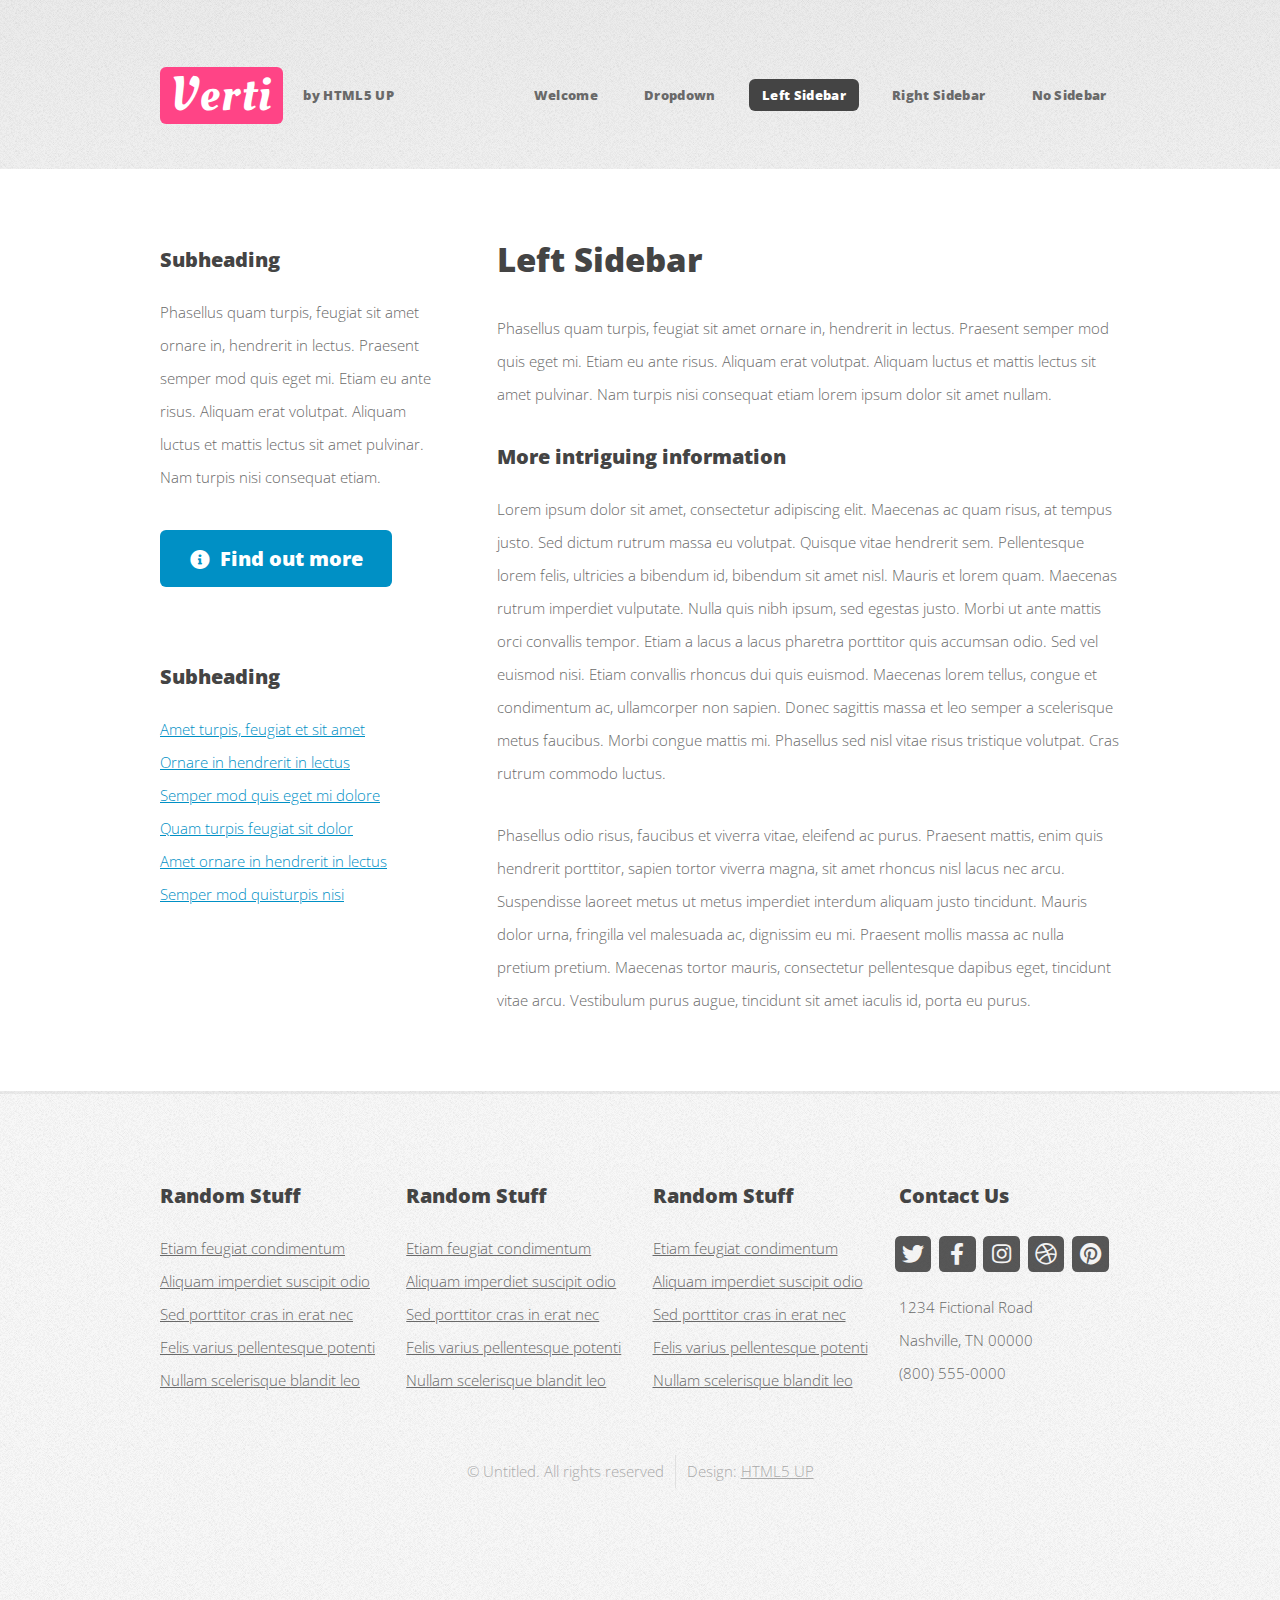
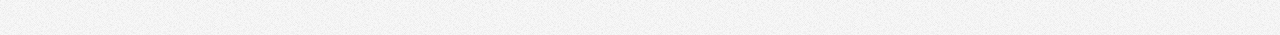
==== left-sidebar.html @ e8ed7937 "new template" ====
<!DOCTYPE HTML>
<!--
	Verti by HTML5 UP
	html5up.net | @ajlkn
	Free for personal and commercial use under the CCA 3.0 license (html5up.net/license)
-->
<html>
	<head>
		<title>Verti by HTML5 UP</title>
		<meta charset="utf-8" />
		<meta name="viewport" content="width=device-width, initial-scale=1, user-scalable=no" />
		<link rel="stylesheet" href="assets/css/main.css" />
	</head>
	<body class="is-preload left-sidebar">
		<div id="page-wrapper">

			<!-- Header -->
				<div id="header-wrapper">
					<header id="header" class="container">

						<!-- Logo -->
							<div id="logo">
								<h1><a href="index.html">Verti</a></h1>
								<span>by HTML5 UP</span>
							</div>

						<!-- Nav -->
							<nav id="nav">
								<ul>
									<li><a href="index.html">Welcome</a></li>
									<li>
										<a href="#">Dropdown</a>
										<ul>
											<li><a href="#">Lorem ipsum dolor</a></li>
											<li><a href="#">Magna phasellus</a></li>
											<li>
												<a href="#">Phasellus consequat</a>
												<ul>
													<li><a href="#">Lorem ipsum dolor</a></li>
													<li><a href="#">Phasellus consequat</a></li>
													<li><a href="#">Magna phasellus</a></li>
													<li><a href="#">Etiam dolore nisl</a></li>
												</ul>
											</li>
											<li><a href="#">Veroeros feugiat</a></li>
										</ul>
									</li>
									<li class="current"><a href="left-sidebar.html">Left Sidebar</a></li>
									<li><a href="right-sidebar.html">Right Sidebar</a></li>
									<li><a href="no-sidebar.html">No Sidebar</a></li>
								</ul>
							</nav>

					</header>
				</div>

			<!-- Main -->
				<div id="main-wrapper">
					<div class="container">
						<div class="row gtr-200">
							<div class="col-4 col-12-medium">
								<div id="sidebar">

									<!-- Sidebar -->
										<section>
											<h3>Subheading</h3>
											<p>Phasellus quam turpis, feugiat sit amet ornare in, hendrerit in lectus.
											Praesent semper mod quis eget mi. Etiam eu ante risus. Aliquam erat volutpat.
											Aliquam luctus et mattis lectus sit amet pulvinar. Nam turpis nisi
											consequat etiam.</p>
											<footer>
												<a href="#" class="button icon solid fa-info-circle">Find out more</a>
											</footer>
										</section>

										<section>
											<h3>Subheading</h3>
											<ul class="style2">
												<li><a href="#">Amet turpis, feugiat et sit amet</a></li>
												<li><a href="#">Ornare in hendrerit in lectus</a></li>
												<li><a href="#">Semper mod quis eget mi dolore</a></li>
												<li><a href="#">Quam turpis feugiat sit dolor</a></li>
												<li><a href="#">Amet ornare in hendrerit in lectus</a></li>
												<li><a href="#">Semper mod quisturpis nisi</a></li>
											</ul>
										</section>

								</div>
							</div>
							<div class="col-8 col-12-medium imp-medium">
								<div id="content">

									<!-- Content -->
										<article>

											<h2>Left Sidebar</h2>

											<p>Phasellus quam turpis, feugiat sit amet ornare in, hendrerit in lectus.
											Praesent semper mod quis eget mi. Etiam eu ante risus. Aliquam erat volutpat.
											Aliquam luctus et mattis lectus sit amet pulvinar. Nam turpis nisi
											consequat etiam lorem ipsum dolor sit amet nullam.</p>

											<h3>More intriguing information</h3>
											<p>Lorem ipsum dolor sit amet, consectetur adipiscing elit. Maecenas ac quam risus, at tempus
											justo. Sed dictum rutrum massa eu volutpat. Quisque vitae hendrerit sem. Pellentesque lorem felis,
											ultricies a bibendum id, bibendum sit amet nisl. Mauris et lorem quam. Maecenas rutrum imperdiet
											vulputate. Nulla quis nibh ipsum, sed egestas justo. Morbi ut ante mattis orci convallis tempor.
											Etiam a lacus a lacus pharetra porttitor quis accumsan odio. Sed vel euismod nisi. Etiam convallis
											rhoncus dui quis euismod. Maecenas lorem tellus, congue et condimentum ac, ullamcorper non sapien.
											Donec sagittis massa et leo semper a scelerisque metus faucibus. Morbi congue mattis mi.
											Phasellus sed nisl vitae risus tristique volutpat. Cras rutrum commodo luctus.</p>

											<p>Phasellus odio risus, faucibus et viverra vitae, eleifend ac purus. Praesent mattis, enim
											quis hendrerit porttitor, sapien tortor viverra magna, sit amet rhoncus nisl lacus nec arcu.
											Suspendisse laoreet metus ut metus imperdiet interdum aliquam justo tincidunt. Mauris dolor urna,
											fringilla vel malesuada ac, dignissim eu mi. Praesent mollis massa ac nulla pretium pretium.
											Maecenas tortor mauris, consectetur pellentesque dapibus eget, tincidunt vitae arcu.
											Vestibulum purus augue, tincidunt sit amet iaculis id, porta eu purus.</p>

										</article>

								</div>
							</div>
						</div>
					</div>
				</div>

			<!-- Footer -->
				<div id="footer-wrapper">
					<footer id="footer" class="container">
						<div class="row">
							<div class="col-3 col-6-medium col-12-small">

								<!-- Links -->
									<section class="widget links">
										<h3>Random Stuff</h3>
										<ul class="style2">
											<li><a href="#">Etiam feugiat condimentum</a></li>
											<li><a href="#">Aliquam imperdiet suscipit odio</a></li>
											<li><a href="#">Sed porttitor cras in erat nec</a></li>
											<li><a href="#">Felis varius pellentesque potenti</a></li>
											<li><a href="#">Nullam scelerisque blandit leo</a></li>
										</ul>
									</section>

							</div>
							<div class="col-3 col-6-medium col-12-small">

								<!-- Links -->
									<section class="widget links">
										<h3>Random Stuff</h3>
										<ul class="style2">
											<li><a href="#">Etiam feugiat condimentum</a></li>
											<li><a href="#">Aliquam imperdiet suscipit odio</a></li>
											<li><a href="#">Sed porttitor cras in erat nec</a></li>
											<li><a href="#">Felis varius pellentesque potenti</a></li>
											<li><a href="#">Nullam scelerisque blandit leo</a></li>
										</ul>
									</section>

							</div>
							<div class="col-3 col-6-medium col-12-small">

								<!-- Links -->
									<section class="widget links">
										<h3>Random Stuff</h3>
										<ul class="style2">
											<li><a href="#">Etiam feugiat condimentum</a></li>
											<li><a href="#">Aliquam imperdiet suscipit odio</a></li>
											<li><a href="#">Sed porttitor cras in erat nec</a></li>
											<li><a href="#">Felis varius pellentesque potenti</a></li>
											<li><a href="#">Nullam scelerisque blandit leo</a></li>
										</ul>
									</section>

							</div>
							<div class="col-3 col-6-medium col-12-small">

								<!-- Contact -->
									<section class="widget contact">
										<h3>Contact Us</h3>
										<ul>
											<li><a href="#" class="icon brands fa-twitter"><span class="label">Twitter</span></a></li>
											<li><a href="#" class="icon brands fa-facebook-f"><span class="label">Facebook</span></a></li>
											<li><a href="#" class="icon brands fa-instagram"><span class="label">Instagram</span></a></li>
											<li><a href="#" class="icon brands fa-dribbble"><span class="label">Dribbble</span></a></li>
											<li><a href="#" class="icon brands fa-pinterest"><span class="label">Pinterest</span></a></li>
										</ul>
										<p>1234 Fictional Road<br />
										Nashville, TN 00000<br />
										(800) 555-0000</p>
									</section>

							</div>
						</div>
						<div class="row">
							<div class="col-12">
								<div id="copyright">
									<ul class="menu">
										<li>&copy; Untitled. All rights reserved</li><li>Design: <a href="http://html5up.net">HTML5 UP</a></li>
									</ul>
								</div>
							</div>
						</div>
					</footer>
				</div>

			</div>

		<!-- Scripts -->

			<script src="assets/js/jquery.min.js"></script>
			<script src="assets/js/jquery.dropotron.min.js"></script>
			<script src="assets/js/browser.min.js"></script>
			<script src="assets/js/breakpoints.min.js"></script>
			<script src="assets/js/util.js"></script>
			<script src="assets/js/main.js"></script>

	</body>
</html>
---- assets/css/main.css ----
@import url("fontawesome-all.min.css");
@import url("https://fonts.googleapis.com/css?family=Oleo+Script:400|Open+Sans:300,300italic,600,600italic,800");

/*
	Verti by HTML5 UP
	html5up.net | @ajlkn
	Free for personal and commercial use under the CCA 3.0 license (html5up.net/license)
*/

html, body, div, span, applet, object,
iframe, h1, h2, h3, h4, h5, h6, p, blockquote,
pre, a, abbr, acronym, address, big, cite,
code, del, dfn, em, img, ins, kbd, q, s, samp,
small, strike, strong, sub, sup, tt, var, b,
u, i, center, dl, dt, dd, ol, ul, li, fieldset,
form, label, legend, table, caption, tbody,
tfoot, thead, tr, th, td, article, aside,
canvas, details, embed, figure, figcaption,
footer, header, hgroup, menu, nav, output, ruby,
section, summary, time, mark, audio, video {
	margin: 0;
	padding: 0;
	border: 0;
	font-size: 100%;
	font: inherit;
	vertical-align: baseline;}

article, aside, details, figcaption, figure,
footer, header, hgroup, menu, nav, section {
	display: block;}

body {
	line-height: 1;
}

ol, ul {
	list-style: none;
}

blockquote, q {
	quotes: none;
}

	blockquote:before, blockquote:after, q:before, q:after {
		content: '';
		content: none;
	}

table {
	border-collapse: collapse;
	border-spacing: 0;
}

body {
	-webkit-text-size-adjust: none;
}

mark {
	background-color: transparent;
	color: inherit;
}

input::-moz-focus-inner {
	border: 0;
	padding: 0;
}

input, select, textarea {
	-moz-appearance: none;
	-webkit-appearance: none;
	-ms-appearance: none;
	appearance: none;
}

/* Basic */

	@-ms-viewport {
		width: device-width;
	}

	html {
		box-sizing: border-box;
	}

	*, *:before, *:after {
		box-sizing: inherit;
	}

	body {
		background-image: -moz-linear-gradient(top, rgba(0, 0, 0, 0.05), rgba(0, 0, 0, 0)), url("images/bg01.png");
		background-image: -webkit-linear-gradient(top, rgba(0, 0, 0, 0.05), rgba(0, 0, 0, 0)), url("images/bg01.png");
		background-image: -ms-linear-gradient(top, rgba(0, 0, 0, 0.05), rgba(0, 0, 0, 0)), url("images/bg01.png");
		background-image: linear-gradient(top, rgba(0, 0, 0, 0.05), rgba(0, 0, 0, 0)), url("images/bg01.png");
		background-color: #f7f7f7;
		background-position: top left, top left;
		background-repeat: repeat-x, repeat;
		background-size: 100% 30em, auto;
		font-family: 'Open Sans', sans-serif;
		font-size: 13pt;
		color: #696969;
		font-weight: 300;
		line-height: 2.25em;
	}

		body.is-preload *, body.is-preload *:before, body.is-preload *:after {
			-moz-animation: none !important;
			-webkit-animation: none !important;
			-ms-animation: none !important;
			animation: none !important;
			-moz-transition: none !important;
			-webkit-transition: none !important;
			-ms-transition: none !important;
			transition: none !important;
		}

	input, select, textarea {
		font-family: 'Open Sans', sans-serif;
		font-size: 13pt;
		color: #696969;
		font-weight: 300;
		line-height: 2.25em;
	}

	a {
		color: #0090c5;
		text-decoration: underline;
	}

		a:hover {
			text-decoration: none;
		}

	h1, h2, h3, h4, h5, h6 {
		color: #444;
		font-weight: 800;
	}

		h1 a, h2 a, h3 a, h4 a, h5 a, h6 a {
			color: inherit;
			text-decoration: none;
			outline: 0;
		}

	h2 {
		font-size: 2.25em;
		margin: 0 0 1.1em 0;
		line-height: 1em;
	}

	h3 {
		font-size: 1.35em;
		margin: 0 0 1em 0;
	}

	b, strong {
		font-weight: 600;
		color: #444;
	}

	i, em {
		font-style: italic;
	}

	br.clear {
		clear: both;
	}

	sub {
		position: relative;
		top: 0.5em;
		font-size: 0.8em;
	}

	sup {
		position: relative;
		top: -0.5em;
		font-size: 0.8em;
	}

	hr {
		border: 0;
		border-top: solid 1px #eee;
	}

	blockquote {
		border-left: solid 0.5em #eee;
		padding: 1em 0 1em 2em;
		font-style: italic;
	}

	p, ul, ol, dl, table {
		margin-bottom: 2em;
	}

/* Container */

	.container {
		margin: 0 auto;
		max-width: 100%;
		width: 1400px;
	}

		@media screen and (max-width: 1680px) {

			.container {
				width: 1200px;
			}

		}

		@media screen and (max-width: 1280px) {

			.container {
				width: 960px;
			}

		}

		@media screen and (max-width: 980px) {

			.container {
				width: 90%;
			}

		}

		@media screen and (max-width: 736px) {

			.container {
				width: 100%;
			}

		}

/* Row */

	.row {
		display: flex;
		flex-wrap: wrap;
		box-sizing: border-box;
		align-items: stretch;
	}

		.row > * {
			box-sizing: border-box;
		}

		.row.gtr-uniform > * > :last-child {
			margin-bottom: 0;
		}

		.row.aln-left {
			justify-content: flex-start;
		}

		.row.aln-center {
			justify-content: center;
		}

		.row.aln-right {
			justify-content: flex-end;
		}

		.row.aln-top {
			align-items: flex-start;
		}

		.row.aln-middle {
			align-items: center;
		}

		.row.aln-bottom {
			align-items: flex-end;
		}

		.row > .imp {
			order: -1;
		}

		.row > .col-1 {
			width: 8.33333%;
		}

		.row > .off-1 {
			margin-left: 8.33333%;
		}

		.row > .col-2 {
			width: 16.66667%;
		}

		.row > .off-2 {
			margin-left: 16.66667%;
		}

		.row > .col-3 {
			width: 25%;
		}

		.row > .off-3 {
			margin-left: 25%;
		}

		.row > .col-4 {
			width: 33.33333%;
		}

		.row > .off-4 {
			margin-left: 33.33333%;
		}

		.row > .col-5 {
			width: 41.66667%;
		}

		.row > .off-5 {
			margin-left: 41.66667%;
		}

		.row > .col-6 {
			width: 50%;
		}

		.row > .off-6 {
			margin-left: 50%;
		}

		.row > .col-7 {
			width: 58.33333%;
		}

		.row > .off-7 {
			margin-left: 58.33333%;
		}

		.row > .col-8 {
			width: 66.66667%;
		}

		.row > .off-8 {
			margin-left: 66.66667%;
		}

		.row > .col-9 {
			width: 75%;
		}

		.row > .off-9 {
			margin-left: 75%;
		}

		.row > .col-10 {
			width: 83.33333%;
		}

		.row > .off-10 {
			margin-left: 83.33333%;
		}

		.row > .col-11 {
			width: 91.66667%;
		}

		.row > .off-11 {
			margin-left: 91.66667%;
		}

		.row > .col-12 {
			width: 100%;
		}

		.row > .off-12 {
			margin-left: 100%;
		}

		.row.gtr-0 {
			margin-top: 0px;
			margin-left: 0px;
		}

			.row.gtr-0 > * {
				padding: 0px 0 0 0px;
			}

			.row.gtr-0.gtr-uniform {
				margin-top: 0px;
			}

				.row.gtr-0.gtr-uniform > * {
					padding-top: 0px;
				}

		.row.gtr-25 {
			margin-top: -10px;
			margin-left: -10px;
		}

			.row.gtr-25 > * {
				padding: 10px 0 0 10px;
			}

			.row.gtr-25.gtr-uniform {
				margin-top: -10px;
			}

				.row.gtr-25.gtr-uniform > * {
					padding-top: 10px;
				}

		.row.gtr-50 {
			margin-top: -20px;
			margin-left: -20px;
		}

			.row.gtr-50 > * {
				padding: 20px 0 0 20px;
			}

			.row.gtr-50.gtr-uniform {
				margin-top: -20px;
			}

				.row.gtr-50.gtr-uniform > * {
					padding-top: 20px;
				}

		.row {
			margin-top: -40px;
			margin-left: -40px;
		}

			.row > * {
				padding: 40px 0 0 40px;
			}

			.row.gtr-uniform {
				margin-top: -40px;
			}

				.row.gtr-uniform > * {
					padding-top: 40px;
				}

		.row.gtr-150 {
			margin-top: -60px;
			margin-left: -60px;
		}

			.row.gtr-150 > * {
				padding: 60px 0 0 60px;
			}

			.row.gtr-150.gtr-uniform {
				margin-top: -60px;
			}

				.row.gtr-150.gtr-uniform > * {
					padding-top: 60px;
				}

		.row.gtr-200 {
			margin-top: -80px;
			margin-left: -80px;
		}

			.row.gtr-200 > * {
				padding: 80px 0 0 80px;
			}

			.row.gtr-200.gtr-uniform {
				margin-top: -80px;
			}

				.row.gtr-200.gtr-uniform > * {
					padding-top: 80px;
				}

		@media screen and (max-width: 1680px) {

			.row {
				display: flex;
				flex-wrap: wrap;
				box-sizing: border-box;
				align-items: stretch;
			}

				.row > * {
					box-sizing: border-box;
				}

				.row.gtr-uniform > * > :last-child {
					margin-bottom: 0;
				}

				.row.aln-left {
					justify-content: flex-start;
				}

				.row.aln-center {
					justify-content: center;
				}

				.row.aln-right {
					justify-content: flex-end;
				}

				.row.aln-top {
					align-items: flex-start;
				}

				.row.aln-middle {
					align-items: center;
				}

				.row.aln-bottom {
					align-items: flex-end;
				}

				.row > .imp-xlarge {
					order: -1;
				}

				.row > .col-1-xlarge {
					width: 8.33333%;
				}

				.row > .off-1-xlarge {
					margin-left: 8.33333%;
				}

				.row > .col-2-xlarge {
					width: 16.66667%;
				}

				.row > .off-2-xlarge {
					margin-left: 16.66667%;
				}

				.row > .col-3-xlarge {
					width: 25%;
				}

				.row > .off-3-xlarge {
					margin-left: 25%;
				}

				.row > .col-4-xlarge {
					width: 33.33333%;
				}

				.row > .off-4-xlarge {
					margin-left: 33.33333%;
				}

				.row > .col-5-xlarge {
					width: 41.66667%;
				}

				.row > .off-5-xlarge {
					margin-left: 41.66667%;
				}

				.row > .col-6-xlarge {
					width: 50%;
				}

				.row > .off-6-xlarge {
					margin-left: 50%;
				}

				.row > .col-7-xlarge {
					width: 58.33333%;
				}

				.row > .off-7-xlarge {
					margin-left: 58.33333%;
				}

				.row > .col-8-xlarge {
					width: 66.66667%;
				}

				.row > .off-8-xlarge {
					margin-left: 66.66667%;
				}

				.row > .col-9-xlarge {
					width: 75%;
				}

				.row > .off-9-xlarge {
					margin-left: 75%;
				}

				.row > .col-10-xlarge {
					width: 83.33333%;
				}

				.row > .off-10-xlarge {
					margin-left: 83.33333%;
				}

				.row > .col-11-xlarge {
					width: 91.66667%;
				}

				.row > .off-11-xlarge {
					margin-left: 91.66667%;
				}

				.row > .col-12-xlarge {
					width: 100%;
				}

				.row > .off-12-xlarge {
					margin-left: 100%;
				}

				.row.gtr-0 {
					margin-top: 0px;
					margin-left: 0px;
				}

					.row.gtr-0 > * {
						padding: 0px 0 0 0px;
					}

					.row.gtr-0.gtr-uniform {
						margin-top: 0px;
					}

						.row.gtr-0.gtr-uniform > * {
							padding-top: 0px;
						}

				.row.gtr-25 {
					margin-top: -10px;
					margin-left: -10px;
				}

					.row.gtr-25 > * {
						padding: 10px 0 0 10px;
					}

					.row.gtr-25.gtr-uniform {
						margin-top: -10px;
					}

						.row.gtr-25.gtr-uniform > * {
							padding-top: 10px;
						}

				.row.gtr-50 {
					margin-top: -20px;
					margin-left: -20px;
				}

					.row.gtr-50 > * {
						padding: 20px 0 0 20px;
					}

					.row.gtr-50.gtr-uniform {
						margin-top: -20px;
					}

						.row.gtr-50.gtr-uniform > * {
							padding-top: 20px;
						}

				.row {
					margin-top: -40px;
					margin-left: -40px;
				}

					.row > * {
						padding: 40px 0 0 40px;
					}

					.row.gtr-uniform {
						margin-top: -40px;
					}

						.row.gtr-uniform > * {
							padding-top: 40px;
						}

				.row.gtr-150 {
					margin-top: -60px;
					margin-left: -60px;
				}

					.row.gtr-150 > * {
						padding: 60px 0 0 60px;
					}

					.row.gtr-150.gtr-uniform {
						margin-top: -60px;
					}

						.row.gtr-150.gtr-uniform > * {
							padding-top: 60px;
						}

				.row.gtr-200 {
					margin-top: -80px;
					margin-left: -80px;
				}

					.row.gtr-200 > * {
						padding: 80px 0 0 80px;
					}

					.row.gtr-200.gtr-uniform {
						margin-top: -80px;
					}

						.row.gtr-200.gtr-uniform > * {
							padding-top: 80px;
						}

		}

		@media screen and (max-width: 1280px) {

			.row {
				display: flex;
				flex-wrap: wrap;
				box-sizing: border-box;
				align-items: stretch;
			}

				.row > * {
					box-sizing: border-box;
				}

				.row.gtr-uniform > * > :last-child {
					margin-bottom: 0;
				}

				.row.aln-left {
					justify-content: flex-start;
				}

				.row.aln-center {
					justify-content: center;
				}

				.row.aln-right {
					justify-content: flex-end;
				}

				.row.aln-top {
					align-items: flex-start;
				}

				.row.aln-middle {
					align-items: center;
				}

				.row.aln-bottom {
					align-items: flex-end;
				}

				.row > .imp-large {
					order: -1;
				}

				.row > .col-1-large {
					width: 8.33333%;
				}

				.row > .off-1-large {
					margin-left: 8.33333%;
				}

				.row > .col-2-large {
					width: 16.66667%;
				}

				.row > .off-2-large {
					margin-left: 16.66667%;
				}

				.row > .col-3-large {
					width: 25%;
				}

				.row > .off-3-large {
					margin-left: 25%;
				}

				.row > .col-4-large {
					width: 33.33333%;
				}

				.row > .off-4-large {
					margin-left: 33.33333%;
				}

				.row > .col-5-large {
					width: 41.66667%;
				}

				.row > .off-5-large {
					margin-left: 41.66667%;
				}

				.row > .col-6-large {
					width: 50%;
				}

				.row > .off-6-large {
					margin-left: 50%;
				}

				.row > .col-7-large {
					width: 58.33333%;
				}

				.row > .off-7-large {
					margin-left: 58.33333%;
				}

				.row > .col-8-large {
					width: 66.66667%;
				}

				.row > .off-8-large {
					margin-left: 66.66667%;
				}

				.row > .col-9-large {
					width: 75%;
				}

				.row > .off-9-large {
					margin-left: 75%;
				}

				.row > .col-10-large {
					width: 83.33333%;
				}

				.row > .off-10-large {
					margin-left: 83.33333%;
				}

				.row > .col-11-large {
					width: 91.66667%;
				}

				.row > .off-11-large {
					margin-left: 91.66667%;
				}

				.row > .col-12-large {
					width: 100%;
				}

				.row > .off-12-large {
					margin-left: 100%;
				}

				.row.gtr-0 {
					margin-top: 0px;
					margin-left: 0px;
				}

					.row.gtr-0 > * {
						padding: 0px 0 0 0px;
					}

					.row.gtr-0.gtr-uniform {
						margin-top: 0px;
					}

						.row.gtr-0.gtr-uniform > * {
							padding-top: 0px;
						}

				.row.gtr-25 {
					margin-top: -6.25px;
					margin-left: -6.25px;
				}

					.row.gtr-25 > * {
						padding: 6.25px 0 0 6.25px;
					}

					.row.gtr-25.gtr-uniform {
						margin-top: -6.25px;
					}

						.row.gtr-25.gtr-uniform > * {
							padding-top: 6.25px;
						}

				.row.gtr-50 {
					margin-top: -12.5px;
					margin-left: -12.5px;
				}

					.row.gtr-50 > * {
						padding: 12.5px 0 0 12.5px;
					}

					.row.gtr-50.gtr-uniform {
						margin-top: -12.5px;
					}

						.row.gtr-50.gtr-uniform > * {
							padding-top: 12.5px;
						}

				.row {
					margin-top: -25px;
					margin-left: -25px;
				}

					.row > * {
						padding: 25px 0 0 25px;
					}

					.row.gtr-uniform {
						margin-top: -25px;
					}

						.row.gtr-uniform > * {
							padding-top: 25px;
						}

				.row.gtr-150 {
					margin-top: -37.5px;
					margin-left: -37.5px;
				}

					.row.gtr-150 > * {
						padding: 37.5px 0 0 37.5px;
					}

					.row.gtr-150.gtr-uniform {
						margin-top: -37.5px;
					}

						.row.gtr-150.gtr-uniform > * {
							padding-top: 37.5px;
						}

				.row.gtr-200 {
					margin-top: -50px;
					margin-left: -50px;
				}

					.row.gtr-200 > * {
						padding: 50px 0 0 50px;
					}

					.row.gtr-200.gtr-uniform {
						margin-top: -50px;
					}

						.row.gtr-200.gtr-uniform > * {
							padding-top: 50px;
						}

		}

		@media screen and (max-width: 980px) {

			.row {
				display: flex;
				flex-wrap: wrap;
				box-sizing: border-box;
				align-items: stretch;
			}

				.row > * {
					box-sizing: border-box;
				}

				.row.gtr-uniform > * > :last-child {
					margin-bottom: 0;
				}

				.row.aln-left {
					justify-content: flex-start;
				}

				.row.aln-center {
					justify-content: center;
				}

				.row.aln-right {
					justify-content: flex-end;
				}

				.row.aln-top {
					align-items: flex-start;
				}

				.row.aln-middle {
					align-items: center;
				}

				.row.aln-bottom {
					align-items: flex-end;
				}

				.row > .imp-medium {
					order: -1;
				}

				.row > .col-1-medium {
					width: 8.33333%;
				}

				.row > .off-1-medium {
					margin-left: 8.33333%;
				}

				.row > .col-2-medium {
					width: 16.66667%;
				}

				.row > .off-2-medium {
					margin-left: 16.66667%;
				}

				.row > .col-3-medium {
					width: 25%;
				}

				.row > .off-3-medium {
					margin-left: 25%;
				}

				.row > .col-4-medium {
					width: 33.33333%;
				}

				.row > .off-4-medium {
					margin-left: 33.33333%;
				}

				.row > .col-5-medium {
					width: 41.66667%;
				}

				.row > .off-5-medium {
					margin-left: 41.66667%;
				}

				.row > .col-6-medium {
					width: 50%;
				}

				.row > .off-6-medium {
					margin-left: 50%;
				}

				.row > .col-7-medium {
					width: 58.33333%;
				}

				.row > .off-7-medium {
					margin-left: 58.33333%;
				}

				.row > .col-8-medium {
					width: 66.66667%;
				}

				.row > .off-8-medium {
					margin-left: 66.66667%;
				}

				.row > .col-9-medium {
					width: 75%;
				}

				.row > .off-9-medium {
					margin-left: 75%;
				}

				.row > .col-10-medium {
					width: 83.33333%;
				}

				.row > .off-10-medium {
					margin-left: 83.33333%;
				}

				.row > .col-11-medium {
					width: 91.66667%;
				}

				.row > .off-11-medium {
					margin-left: 91.66667%;
				}

				.row > .col-12-medium {
					width: 100%;
				}

				.row > .off-12-medium {
					margin-left: 100%;
				}

				.row.gtr-0 {
					margin-top: 0px;
					margin-left: 0px;
				}

					.row.gtr-0 > * {
						padding: 0px 0 0 0px;
					}

					.row.gtr-0.gtr-uniform {
						margin-top: 0px;
					}

						.row.gtr-0.gtr-uniform > * {
							padding-top: 0px;
						}

				.row.gtr-25 {
					margin-top: -6.25px;
					margin-left: -6.25px;
				}

					.row.gtr-25 > * {
						padding: 6.25px 0 0 6.25px;
					}

					.row.gtr-25.gtr-uniform {
						margin-top: -6.25px;
					}

						.row.gtr-25.gtr-uniform > * {
							padding-top: 6.25px;
						}

				.row.gtr-50 {
					margin-top: -12.5px;
					margin-left: -12.5px;
				}

					.row.gtr-50 > * {
						padding: 12.5px 0 0 12.5px;
					}

					.row.gtr-50.gtr-uniform {
						margin-top: -12.5px;
					}

						.row.gtr-50.gtr-uniform > * {
							padding-top: 12.5px;
						}

				.row {
					margin-top: -25px;
					margin-left: -25px;
				}

					.row > * {
						padding: 25px 0 0 25px;
					}

					.row.gtr-uniform {
						margin-top: -25px;
					}

						.row.gtr-uniform > * {
							padding-top: 25px;
						}

				.row.gtr-150 {
					margin-top: -37.5px;
					margin-left: -37.5px;
				}

					.row.gtr-150 > * {
						padding: 37.5px 0 0 37.5px;
					}

					.row.gtr-150.gtr-uniform {
						margin-top: -37.5px;
					}

						.row.gtr-150.gtr-uniform > * {
							padding-top: 37.5px;
						}

				.row.gtr-200 {
					margin-top: -50px;
					margin-left: -50px;
				}

					.row.gtr-200 > * {
						padding: 50px 0 0 50px;
					}

					.row.gtr-200.gtr-uniform {
						margin-top: -50px;
					}

						.row.gtr-200.gtr-uniform > * {
							padding-top: 50px;
						}

		}

		@media screen and (max-width: 736px) {

			.row {
				display: flex;
				flex-wrap: wrap;
				box-sizing: border-box;
				align-items: stretch;
			}

				.row > * {
					box-sizing: border-box;
				}

				.row.gtr-uniform > * > :last-child {
					margin-bottom: 0;
				}

				.row.aln-left {
					justify-content: flex-start;
				}

				.row.aln-center {
					justify-content: center;
				}

				.row.aln-right {
					justify-content: flex-end;
				}

				.row.aln-top {
					align-items: flex-start;
				}

				.row.aln-middle {
					align-items: center;
				}

				.row.aln-bottom {
					align-items: flex-end;
				}

				.row > .imp-small {
					order: -1;
				}

				.row > .col-1-small {
					width: 8.33333%;
				}

				.row > .off-1-small {
					margin-left: 8.33333%;
				}

				.row > .col-2-small {
					width: 16.66667%;
				}

				.row > .off-2-small {
					margin-left: 16.66667%;
				}

				.row > .col-3-small {
					width: 25%;
				}

				.row > .off-3-small {
					margin-left: 25%;
				}

				.row > .col-4-small {
					width: 33.33333%;
				}

				.row > .off-4-small {
					margin-left: 33.33333%;
				}

				.row > .col-5-small {
					width: 41.66667%;
				}

				.row > .off-5-small {
					margin-left: 41.66667%;
				}

				.row > .col-6-small {
					width: 50%;
				}

				.row > .off-6-small {
					margin-left: 50%;
				}

				.row > .col-7-small {
					width: 58.33333%;
				}

				.row > .off-7-small {
					margin-left: 58.33333%;
				}

				.row > .col-8-small {
					width: 66.66667%;
				}

				.row > .off-8-small {
					margin-left: 66.66667%;
				}

				.row > .col-9-small {
					width: 75%;
				}

				.row > .off-9-small {
					margin-left: 75%;
				}

				.row > .col-10-small {
					width: 83.33333%;
				}

				.row > .off-10-small {
					margin-left: 83.33333%;
				}

				.row > .col-11-small {
					width: 91.66667%;
				}

				.row > .off-11-small {
					margin-left: 91.66667%;
				}

				.row > .col-12-small {
					width: 100%;
				}

				.row > .off-12-small {
					margin-left: 100%;
				}

				.row.gtr-0 {
					margin-top: 0px;
					margin-left: 0px;
				}

					.row.gtr-0 > * {
						padding: 0px 0 0 0px;
					}

					.row.gtr-0.gtr-uniform {
						margin-top: 0px;
					}

						.row.gtr-0.gtr-uniform > * {
							padding-top: 0px;
						}

				.row.gtr-25 {
					margin-top: -5px;
					margin-left: -5px;
				}

					.row.gtr-25 > * {
						padding: 5px 0 0 5px;
					}

					.row.gtr-25.gtr-uniform {
						margin-top: -5px;
					}

						.row.gtr-25.gtr-uniform > * {
							padding-top: 5px;
						}

				.row.gtr-50 {
					margin-top: -10px;
					margin-left: -10px;
				}

					.row.gtr-50 > * {
						padding: 10px 0 0 10px;
					}

					.row.gtr-50.gtr-uniform {
						margin-top: -10px;
					}

						.row.gtr-50.gtr-uniform > * {
							padding-top: 10px;
						}

				.row {
					margin-top: -20px;
					margin-left: -20px;
				}

					.row > * {
						padding: 20px 0 0 20px;
					}

					.row.gtr-uniform {
						margin-top: -20px;
					}

						.row.gtr-uniform > * {
							padding-top: 20px;
						}

				.row.gtr-150 {
					margin-top: -30px;
					margin-left: -30px;
				}

					.row.gtr-150 > * {
						padding: 30px 0 0 30px;
					}

					.row.gtr-150.gtr-uniform {
						margin-top: -30px;
					}

						.row.gtr-150.gtr-uniform > * {
							padding-top: 30px;
						}

				.row.gtr-200 {
					margin-top: -40px;
					margin-left: -40px;
				}

					.row.gtr-200 > * {
						padding: 40px 0 0 40px;
					}

					.row.gtr-200.gtr-uniform {
						margin-top: -40px;
					}

						.row.gtr-200.gtr-uniform > * {
							padding-top: 40px;
						}

		}

/* Section/Article */

	section, article {
		margin-bottom: 5em;
	}

	section > :last-child,
	article > :last-child,
	section:last-child,
	article:last-child {
		margin-bottom: 0;
	}

	header {
		margin: 0 0 2em 0;
	}

		header h2, header h3 {
			margin: 0 0 0.25em 0;
		}

		header p {
			margin: 0;
		}

	footer {
		margin: 2.5em 0 0 0;
	}

/* Forms */

	form label {
		display: block;
		font-weight: 800;
		margin: 0 0 1em 0;
		font-size: 0.8em;
		color: #444;
	}

	form input[type="text"],
	form input[type="email"],
	form input[type="password"],
	form select,
	form textarea {
		-webkit-appearance: none;
		display: block;
		width: 100%;
		border-radius: 8px;
		border: solid 1px #eee;
	}

		form input[type="text"]:focus,
		form input[type="email"]:focus,
		form input[type="password"]:focus,
		form select:focus,
		form textarea:focus {
			border-color: #0090c5;
		}

	form input[type="text"],
	form input[type="email"],
	form input[type="password"] {
		line-height: 3em;
		padding: 0 1em;
	}

	form select {
		line-height: 3em;
		padding: 0 1em;
	}

	form textarea {
		min-height: 9em;
		padding: 1em;
	}

	form ::-webkit-input-placeholder {
		color: #555 !important;
	}

	form :-moz-placeholder {
		color: #555 !important;
	}

	form ::-moz-placeholder {
		color: #555 !important;
	}

	form :-ms-input-placeholder {
		color: #555 !important;
	}

	form ::-moz-focus-inner {
		border: 0;
	}

/* Tables */

	table {
		width: 100%;
	}

		table tr {
			border-top: solid 1px #eee;
		}

			table tr:first-child {
				border-top: 0;
			}

		table td {
			padding: 0.5em 1em 0.5em 1em;
		}

		table th {
			text-align: left;
			padding: 0.5em 1em 0.5em 1em;
			font-weight: 800;
			margin: 0 0 1em 0;
		}

		table thead {
			background: #404248;
			color: #fff;
		}

/* Image */

	.image {
		display: inline-block;
		outline: 0;
	}

		.image img {
			display: block;
			width: 100%;
			border-radius: 8px;
		}

		.image.fit {
			display: block;
			width: 100%;
		}

		.image.featured {
			display: block;
			width: 100%;
			margin: 0 0 2.5em 0;
		}

		.image.left {
			float: left;
			margin: 0 2em 2em 0;
		}

		.image.centered {
			display: block;
			margin: 0 0 2.5em 0;
		}

			.image.centered img {
				margin: 0 auto;
				width: auto;
			}

/* Button */

	input[type="button"],
	input[type="submit"],
	input[type="reset"],
	button,
	.button {
		-moz-transition: background-color .25s ease-in-out;
		-webkit-transition: background-color .25s ease-in-out;
		-ms-transition: background-color .25s ease-in-out;
		transition: background-color .25s ease-in-out;
		-webkit-appearance: none;
		position: relative;
		display: inline-block;
		background: #0090c5;
		color: #fff;
		text-decoration: none;
		border-radius: 6px;
		font-weight: 800;
		outline: 0;
		border: 0;
		cursor: pointer;
		font-size: 1.35em;
		padding: 0.6em 1.5em;
	}

		input[type="button"].icon:before,
		input[type="submit"].icon:before,
		input[type="reset"].icon:before,
		button.icon:before,
		.button.icon:before {
			position: relative;
			margin-right: 0.5em;
			top: 0.05em;
		}

		input[type="button"]:hover,
		input[type="submit"]:hover,
		input[type="reset"]:hover,
		button:hover,
		.button:hover {
			background: #10a0d5;
		}

		input[type="button"]:active,
		input[type="submit"]:active,
		input[type="reset"]:active,
		button:active,
		.button:active {
			background: #20b0e5;
		}

		input[type="button"].alt,
		input[type="submit"].alt,
		input[type="reset"].alt,
		button.alt,
		.button.alt {
			background: #f1f1f1;
			background: rgba(0, 0, 0, 0.05);
			color: #444;
		}

			input[type="button"].alt:hover,
			input[type="submit"].alt:hover,
			input[type="reset"].alt:hover,
			button.alt:hover,
			.button.alt:hover {
				background: #e8e8e8;
				background: rgba(0, 0, 0, 0.085);
			}

			input[type="button"].alt:active,
			input[type="submit"].alt:active,
			input[type="reset"].alt:active,
			button.alt:active,
			.button.alt:active {
				background: #e4e4e4;
				background: rgba(0, 0, 0, 0.15);
			}

		input[type="button"].large,
		input[type="submit"].large,
		input[type="reset"].large,
		button.large,
		.button.large {
			font-size: 2.25em;
			padding: 0.8em 0.9em;
		}

/* List */

	ul {
		list-style: disc;
		padding-left: 1em;
	}

		ul li {
			padding-left: 0.5em;
		}

		ul.style2 {
			list-style: none;
			padding-left: 0;
		}

			ul.style2 li {
				padding-left: 0;
			}

	ol {
		list-style: decimal;
		padding-left: 1.25em;
	}

		ol li {
			padding-left: 0.25em;
		}

/* Actions */

	ul.actions {
		list-style: none;
		padding-left: 0;
	}

		ul.actions li {
			display: inline-block;
			padding: 0 0 0 0.25em;
			margin: 0 0 0 0.25em;
		}

			ul.actions li:first-child {
				margin-left: 0;
				padding-left: 0;
			}

/* Menu */

	ul.menu {
		list-style: none;
		padding-left: 0;
	}

		ul.menu li {
			border-left: solid 1px #e0e0e0;
			display: inline-block;
			padding: 0 0 0 0.75em;
			margin: 0 0 0 0.75em;
		}

			ul.menu li:first-child {
				border-left: 0;
				margin-left: 0;
				padding-left: 0;
			}

/* Box */

	.box {
		background: #fff;
		border-radius: 6px;
		box-shadow: 0px 3px 0px 0px rgba(0, 0, 0, 0.05);
		padding: 2em;
	}

		.box.feature {
			padding: 0;
		}

			.box.feature .inner {
				padding: 4em 2em 3em 2em;
			}

			.box.feature h2 {
				font-size: 1.35em;
			}

			.box.feature p {
				margin: 0;
			}

			.box.feature .image {
				position: relative;
				margin: 0;
			}

				.box.feature .image img {
					border-bottom-left-radius: 0;
					border-bottom-right-radius: 0;
				}

/* Icons */

	.icon {
		text-decoration: none;
		position: relative;
		text-decoration: none;
	}

		.icon:before {
			-moz-osx-font-smoothing: grayscale;
			-webkit-font-smoothing: antialiased;
			display: inline-block;
			font-style: normal;
			font-variant: normal;
			text-rendering: auto;
			line-height: 1;
			text-transform: none !important;
			font-family: 'Font Awesome 5 Free';
			font-weight: 400;
		}

		.icon:before {
			line-height: inherit;
		}

		.icon.solid:before {
			font-weight: 900;
		}

		.icon.brands:before {
			font-family: 'Font Awesome 5 Brands';
		}

		.icon > .label {
			display: none;
		}

/* Widgets */

	.widget.thumbnails .grid {
		margin: 0 0 3em 0;
	}

	.widget.thumbnails .image {
		margin: 0;
	}

	.widget.contact ul {
		list-style: none;
		padding-left: 0;
		overflow: hidden;
		position: relative;
		left: -4px;
		top: 4px;
		margin-bottom: 1.5em;
	}

		.widget.contact ul li {
			display: inline-block;
			margin-right: 0.25em;
			padding-left: 0;
		}

			.widget.contact ul li a {
				-moz-transition: background-color .25s ease-in-out;
				-webkit-transition: background-color .25s ease-in-out;
				-ms-transition: background-color .25s ease-in-out;
				transition: background-color .25s ease-in-out;
				display: inline-block;
				width: 2.5em;
				height: 2.5em;
				text-align: center;
				line-height: 2.5em;
				border-radius: 0.35em;
				outline: 0;
				opacity: 0.75;
				text-decoration: none;
				background: #222222;
			}

				.widget.contact ul li a:before {
					color: #f3f3f3;
					font-size: 1.5em;
					line-height: inherit;
				}

				.widget.contact ul li a:hover {
					background: #444444;
				}

				.widget.contact ul li a:active {
					background: #666666;
				}

/* Wrappers */

	#header-wrapper {
		padding: 4.5em 0 3em 0;
	}

	#features-wrapper {
		padding: 3em 0 3em 0;
	}

	#main-wrapper {
		background: #fff;
		box-shadow: 0px 3px 0px 0px rgba(0, 0, 0, 0.05);
		padding: 5em 0 5em 0;
	}

	#footer-wrapper {
		padding: 6em 0 8em 0;
	}

/* Header */

	#header {
		position: relative;
	}

/* Logo */

	#logo {
		display: inline-block;
	}

		#logo h1 {
			background: #ff4486;
			color: #fff;
			border-radius: 6px;
			font-family: 'Oleo Script', serif;
			font-weight: 400;
			padding: 0.25em 0.2em 0.25em 0.2em;
			font-size: 3.25em;
			letter-spacing: 0.05em;
			display: inline-block;
			vertical-align: middle;
		}

		#logo span {
			font-weight: 800;
			line-height: 4.5em;
			letter-spacing: 0.025em;
			font-size: 0.9em;
			vertical-align: middle;
			margin: 0 0 0 1.25em;
		}

/* Nav */

	#nav {
		position: absolute;
		right: 0;
		top: 0;
		font-size: 0.9em;
	}

		#nav ul {
			list-style: none;
			padding-left: 0;
		}

			#nav ul li {
				float: left;
				line-height: 4.5em;
				padding-left: 1.5em;
			}

				#nav ul li a, #nav ul li span {
					-moz-transition: background-color .25s ease-in-out;
					-webkit-transition: background-color .25s ease-in-out;
					-ms-transition: background-color .25s ease-in-out;
					transition: background-color .25s ease-in-out;
					font-weight: 800;
					letter-spacing: 0.025em;
					color: #696969;
					text-decoration: none;
					border-radius: 6px;
					padding: 0.5em 1em 0.5em 1em;
				}

				#nav ul li > ul {
					display: none;
				}

				#nav ul li:hover a, #nav ul li:hover span {
					background: #fff;
				}

				#nav ul li.active a, #nav ul li.active span {
					background: #fff;
				}

				#nav ul li.current a {
					background: #444;
					color: #fff;
				}

	.dropotron {
		background: #fff;
		letter-spacing: 0.025em;
		color: #696969;
		text-decoration: none;
		border-radius: 6px;
		padding: 0.75em 0;
		min-width: 15em;
		box-shadow: inset 0 0 0 1px rgba(0, 0, 0, 0.1), 0 0.25em 0.25em 0.1em rgba(0, 0, 0, 0.025);
		margin-top: calc(-0.75em + 1px);
		margin-left: -1px;
		list-style: none;
		padding-left: 0;
	}

		.dropotron li {
			border-top: solid 1px #eee;
			line-height: 3em;
			padding-left: 0;
		}

			.dropotron li:first-child {
				border-top: 0;
			}

			.dropotron li > a, .dropotron li > span {
				-moz-transition: color .25s ease-in-out, background-color .25s ease-in-out;
				-webkit-transition: color .25s ease-in-out, background-color .25s ease-in-out;
				-ms-transition: color .25s ease-in-out, background-color .25s ease-in-out;
				transition: color .25s ease-in-out, background-color .25s ease-in-out;
				text-decoration: none;
				color: inherit;
				display: block;
				padding: 0 1.5em;
			}

				.dropotron li > a:hover, .dropotron li > span:hover {
					background: #eee;
				}

			.dropotron li.active > a, .dropotron li.active > span {
				background: #eee;
			}

		.dropotron.level-0 {
			font-size: 0.8em;
			margin-left: 1.5em;
			margin-top: 0;
		}

			.dropotron.level-0:before {
				content: '';
				position: absolute;
				top: -0.5em;
				left: 1em;
				border-bottom: solid 0.75em #ffffff;
				border-left: solid 0.75em transparent;
				border-right: solid 0.75em transparent;
				z-index: 1;
			}

/* Banner */

	#banner {
		position: relative;
		padding: 4.5em;
	}

		#banner h2 {
			font-size: 3.5em;
			margin: 0.1em 0 0.35em 0;
		}

		#banner p {
			font-size: 2.75em;
			line-height: 1.35em;
			margin: 0;
		}

		#banner .button {
			width: 100%;
			margin-bottom: 0.5em;
		}

			#banner .button.icon:before {
				position: absolute;
				right: 0.15em;
				top: 50%;
				margin-top: -0.5em;
			}

			#banner .button.alt {
				margin-bottom: 0;
			}

		#banner ul {
			list-style: none;
			padding-left: 0;
			margin: 0 0 0 2em;
		}

			#banner ul li {
				padding-left: 0;
			}

/* Footer */

	#footer {
		margin-top: 0;
	}

		#footer a {
			color: inherit;
		}

	#copyright {
		color: #aaa;
		padding: 4em 0 0 0;
		text-align: center;
	}

		#copyright a {
			color: inherit;
		}

/* XLarge */

	@media screen and (max-width: 1680px) {

		/* Basic */

			body, input, select, textarea {
				font-size: 12pt;
			}

	}

/* Large */

	@media screen and (max-width: 1280px) {

		/* Basic */

			body, input, select, textarea {
				font-size: 11pt;
			}

	}

/* Medium */

	#navPanel, #navToggle {
		display: none;
	}

	@media screen and (max-width: 980px) {

		/* Basic */

			html, body {
				overflow-x: hidden;
			}

			body, input, select, textarea {
				font-size: 11pt;
			}

		/* Section/Article */

			section, article {
				clear: both;
				margin-bottom: 3em !important;
			}

			section.last, article.last {
				margin-bottom: 0 !important;
			}

		/* Image */

			.image.left {
				width: 25%;
				margin-bottom: 2em !important;
			}

		/* Menu */

			ul.menu li {
				display: block;
				border: 0 !important;
				padding: 0 !important;
				margin: 0 !important;
			}

		/* Actions */

			ul.actions li {
				display: block;
				padding: 0;
				margin: 1em 0 0 0;
			}

				ul.actions li:first-child {
					margin-top: 0;
				}

		/* Button */

			input[type="button"],
			input[type="submit"],
			input[type="reset"],
			button,
			.button {
				width: 100%;
				text-align: center;
				font-size: 1.35em;
				padding: 0.85em 0 !important;
			}

				input[type="button"].icon,
				input[type="submit"].icon,
				input[type="reset"].icon,
				button.icon,
				.button.icon {
					padding-right: 0.75em !important;
				}

					input[type="button"].icon:before,
					input[type="submit"].icon:before,
					input[type="reset"].icon:before,
					button.icon:before,
					.button.icon:before {
						margin-right: 0.5em;
						top: 0.05em;
					}

		/* Wrappers */

			#header-wrapper {
				padding: 3em 0 1em 0;
				text-align: center;
			}

			#footer-wrapper {
				padding: 6em 0 4em 0;
			}

		/* Header */

			#header {
				margin: 0 auto;
			}

		/* Logo */

			#logo span {
				display: block;
				margin: 0;
			}

		/* Nav */

			#nav {
				display: none;
			}

		/* Banner */

			#banner {
				padding: 4.5em 3em;
				text-align: center;
			}

				#banner ul {
					margin: 2em 0 0 0;
				}

				#banner .button.icon:before {
					position: relative;
					right: auto;
					top: auto;
				}

		/* Content */

			#content {
				border-bottom: solid 1px #e8e8e8;
				padding-bottom: 4em;
				margin-bottom: 0 !important;
			}

				#content > :last-child {
					margin-bottom: 0 !important;
				}

			#sidebar > :last-child {
				margin-bottom: 0 !important;
			}

		/* Footer */

			#copyright {
				padding: 0;
			}

		/* Nav */

			#page-wrapper {
				-moz-backface-visibility: hidden;
				-webkit-backface-visibility: hidden;
				-ms-backface-visibility: hidden;
				backface-visibility: hidden;
				-moz-transition: -moz-transform 0.5s ease;
				-webkit-transition: -webkit-transform 0.5s ease;
				-ms-transition: -ms-transform 0.5s ease;
				transition: transform 0.5s ease;
				padding-bottom: 1px;
			}

			#navToggle {
				-moz-backface-visibility: hidden;
				-webkit-backface-visibility: hidden;
				-ms-backface-visibility: hidden;
				backface-visibility: hidden;
				-moz-transition: -moz-transform 0.5s ease;
				-webkit-transition: -webkit-transform 0.5s ease;
				-ms-transition: -ms-transform 0.5s ease;
				transition: transform 0.5s ease;
				display: block;
				height: 44px;
				left: 0;
				position: fixed;
				top: 0;
				width: 100%;
				z-index: 10001;
			}

				#navToggle .toggle {
					text-decoration: none;
					width: 70px;
					height: 50px;
					opacity: 0.35;
				}

					#navToggle .toggle:before {
						-moz-osx-font-smoothing: grayscale;
						-webkit-font-smoothing: antialiased;
						display: inline-block;
						font-style: normal;
						font-variant: normal;
						text-rendering: auto;
						line-height: 1;
						text-transform: none !important;
						font-family: 'Font Awesome 5 Free';
						font-weight: 900;
					}

					#navToggle .toggle:before {
						display: inline-block;
						text-decoration: none;
						position: absolute;
						left: 6px;
						top: 6px;
						background: rgba(0, 0, 0, 0.5);
						width: 58px;
						height: 38px;
						border-radius: 6px;
						content: '\f0c9';
						color: #fff;
						text-align: center;
						line-height: 38px;
						font-size: 20px;
					}

					#navToggle .toggle:active {
						opacity: 0.75;
					}

			#navPanel {
				-moz-backface-visibility: hidden;
				-webkit-backface-visibility: hidden;
				-ms-backface-visibility: hidden;
				backface-visibility: hidden;
				-moz-transform: translateX(-275px);
				-webkit-transform: translateX(-275px);
				-ms-transform: translateX(-275px);
				transform: translateX(-275px);
				-moz-transition: -moz-transform 0.5s ease;
				-webkit-transition: -webkit-transform 0.5s ease;
				-ms-transition: -ms-transform 0.5s ease;
				transition: transform 0.5s ease;
				display: block;
				height: 100%;
				left: 0;
				overflow-y: auto;
				position: fixed;
				top: 0;
				width: 275px;
				z-index: 10002;
				background: #fff;
				box-shadow: inset -3px 0px 0px 0px #dfdfdf;
				padding: 0 23px 0 20px;
			}

				#navPanel .link {
					display: block;
					text-decoration: none;
					height: 54px;
					line-height: 54px;
					border-top: solid 1px #e8e8e8;
					color: #696969;
				}

					#navPanel .link:first-child {
						border-top: 0;
					}

				#navPanel .indent-1 {
					display: inline-block;
					width: 1em;
				}

				#navPanel .indent-2 {
					display: inline-block;
					width: 2em;
				}

				#navPanel .indent-3 {
					display: inline-block;
					width: 3em;
				}

				#navPanel .indent-4 {
					display: inline-block;
					width: 4em;
				}

				#navPanel .indent-5 {
					display: inline-block;
					width: 5em;
				}

				#navPanel .depth-0 {
					color: #444;
					font-weight: 800;
				}

			body.navPanel-visible #page-wrapper {
				-moz-transform: translateX(275px);
				-webkit-transform: translateX(275px);
				-ms-transform: translateX(275px);
				transform: translateX(275px);
			}

			body.navPanel-visible #navToggle {
				-moz-transform: translateX(275px);
				-webkit-transform: translateX(275px);
				-ms-transform: translateX(275px);
				transform: translateX(275px);
			}

			body.navPanel-visible #navPanel {
				-moz-transform: translateX(0);
				-webkit-transform: translateX(0);
				-ms-transform: translateX(0);
				transform: translateX(0);
			}

	}

/* Small */

	@media screen and (max-width: 736px) {

		/* Basic */

			body, input, select, textarea {
				line-height: 2em;
			}

			h2, h3, h4, h5, h6 {
				font-size: 13pt;
				margin: 0 0 1em 0;
			}

		/* Section/Article */

			section, article {
				clear: both;
				margin-bottom: 3em !important;
			}

				section.last, article.last {
					margin-bottom: 0 !important;
				}

		/* Image */

			.image.left {
				width: 25%;
				margin-bottom: 2em !important;
			}

		/* Menu */

			ul.menu li {
				display: block;
				border: 0 !important;
				padding: 0 !important;
				margin: 0 !important;
			}

		/* Actions */

			ul.actions li {
				display: block;
				padding: 0;
				margin: 1em 0 0 0;
			}

				ul.actions li:first-child {
					margin-top: 0;
				}

		/* Button */

			input[type="button"],
			input[type="submit"],
			input[type="reset"],
			button,
			.button {
				width: 100%;
				text-align: center;
				font-size: 1.25em !important;
				padding: 0.65em 0 !important;
			}

				input[type="button"].icon,
				input[type="submit"].icon,
				input[type="reset"].icon,
				button.icon,
				.button.icon {
					padding-right: 0.75em !important;
				}

					input[type="button"].icon:before,
					input[type="submit"].icon:before,
					input[type="reset"].icon:before,
					button.icon:before,
					.button.icon:before {
						margin-right: 0.5em;
						top: 0.05em;
					}

		/* Box */

			.box {
				padding: 15px 15px 15px 15px;
				margin: 0;
			}

				.box.feature {
					margin: 20px 0 0 0 !important;
					padding: 0;
				}

					.box.feature .inner {
						padding: 30px 15px 30px 15px;
					}

					.box.feature p {
						margin: 0;
					}

					.box.feature .image {
						position: relative;
						margin: 0;
					}

						.box.feature .image img {
							border-bottom-left-radius: 0;
							border-bottom-right-radius: 0;
						}

		/* Widgets */

			.widget.thumbnails .image {
				margin: 0;
			}

			.widget.thumbnails .x {
				padding: 1em 0.5em 0 0;
			}

			.widget.thumbnails .y {
				padding: 1em 0 0 0.5em;
			}

			.widget.thumbnails .row:first-child .x, .widget.thumbnails .row:first-child .y {
				padding-top: 0;
			}

		/* Wrappers */

			#header-wrapper {
				padding: 3em 0 1.5em 0;
			}

			#banner-wrapper {
				padding: 0 15px 0 15px;
			}

			#features-wrapper {
				padding: 0 15px 40px 15px;
			}

			#main-wrapper, #footer-wrapper {
				padding: 40px 30px 40px 30px;
			}

		/* Logo */

			#logo h1 {
				font-size: 2.75em;
				padding: 0.2em 0.275em;
			}

			#logo span {
				line-height: 3em;
			}

		/* Banner */

			#banner {
				text-align: center;
				padding: 15px 15px 15px 15px;
				margin: 0 auto !important;
			}

				#banner h2 {
					font-size: 2em;
					margin: 0.75em 0 0.5em 0;
				}

				#banner p {
					font-size: 1.5em;
					line-height: 1.5em;
					margin: 0;
				}

				#banner ul {
					margin: 0;
				}

				#banner .button {
					margin: 0 0 1em 0;
				}

		/* Content */

			#content {
				padding-bottom: 3em;
			}

		/* Footer */

			#footer section {
				border-bottom: solid 1px #ccc;
				padding-bottom: 3em;
				margin-bottom: 1em !important;
			}

			#copyright {
				text-align: left;
			}

	}
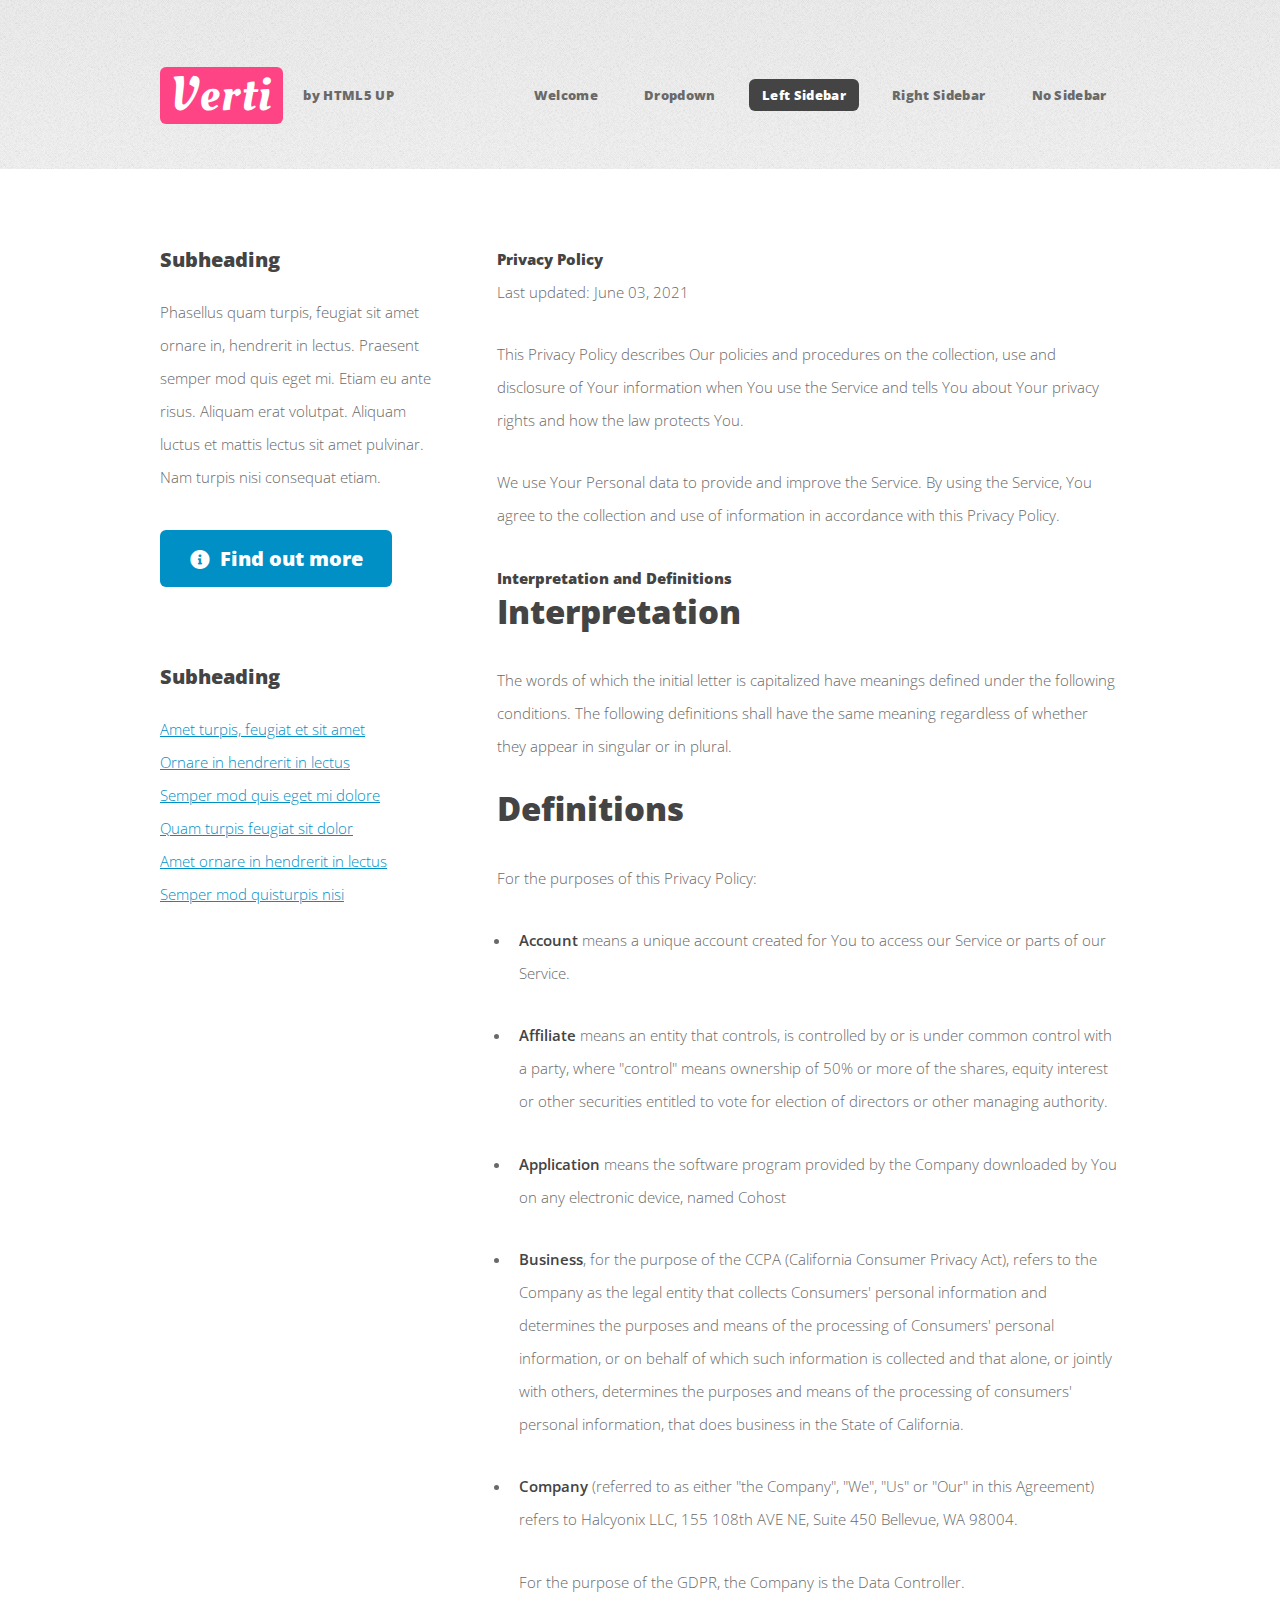
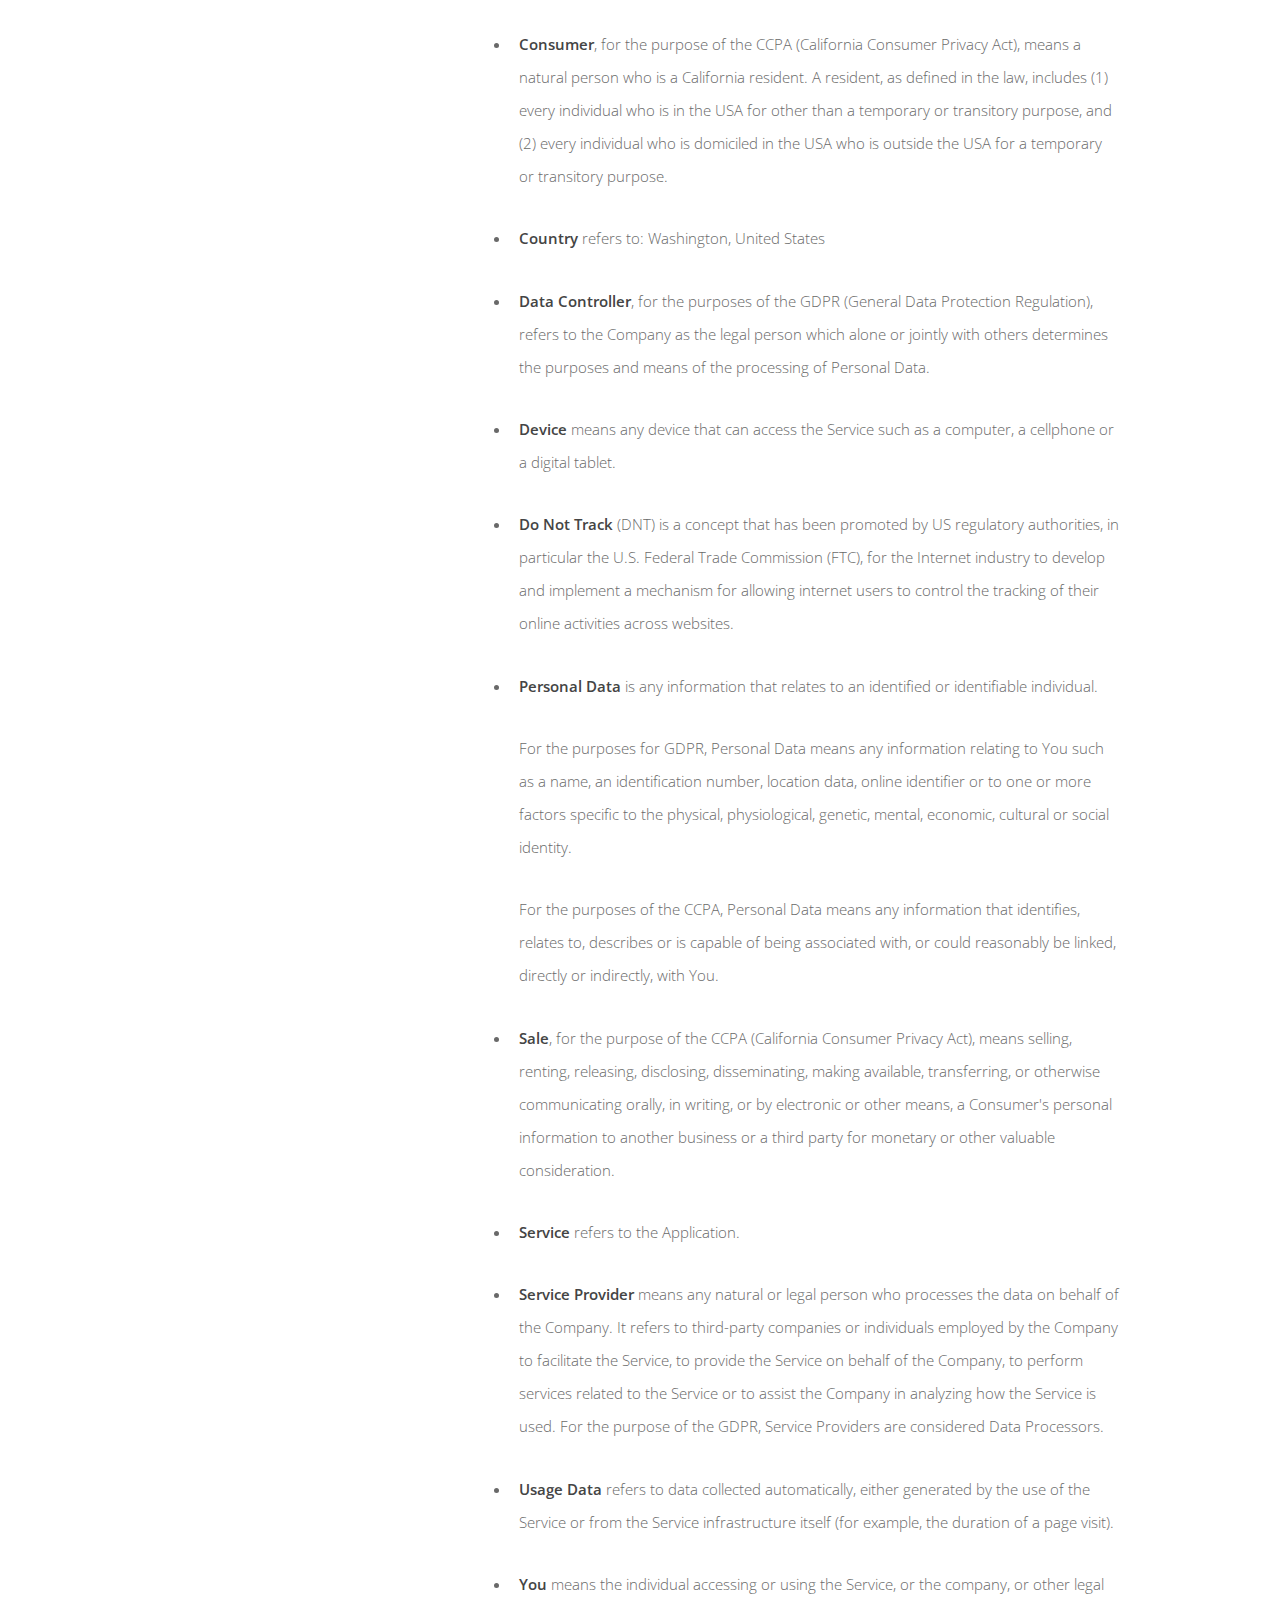
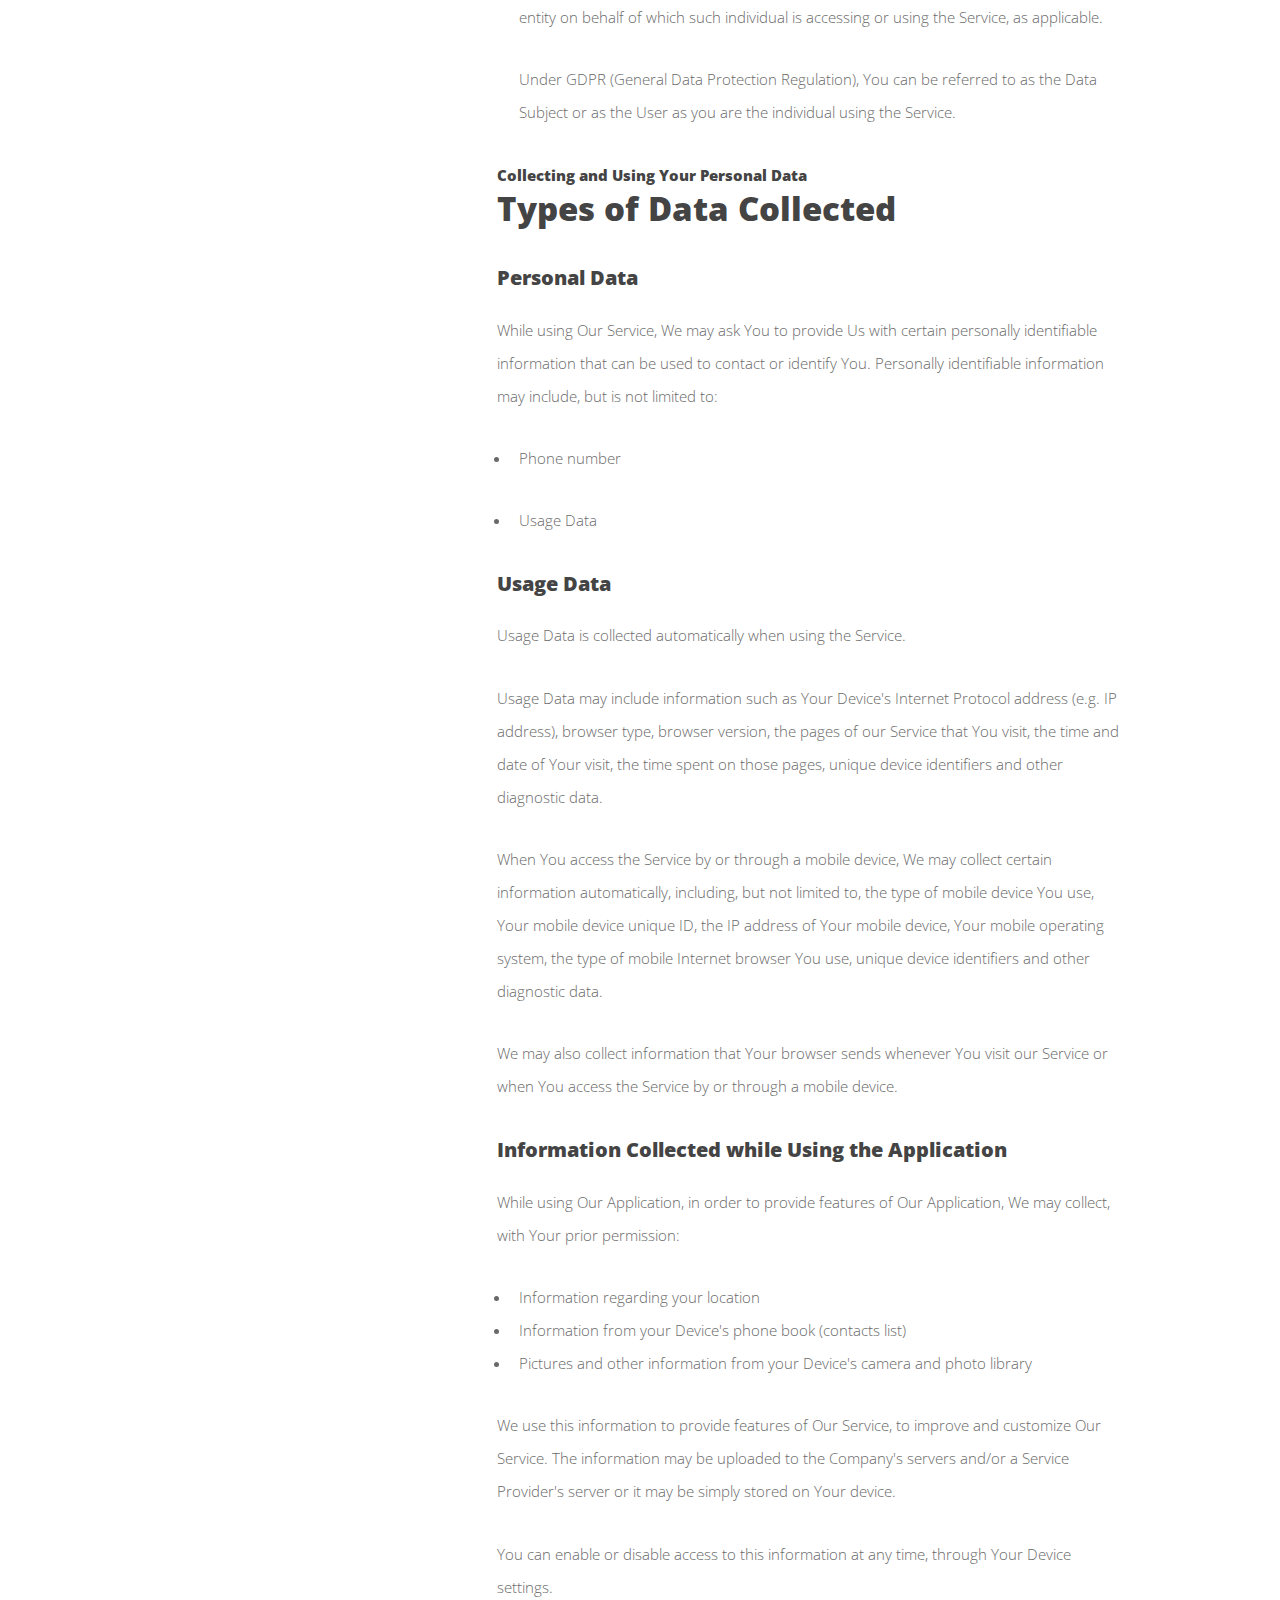
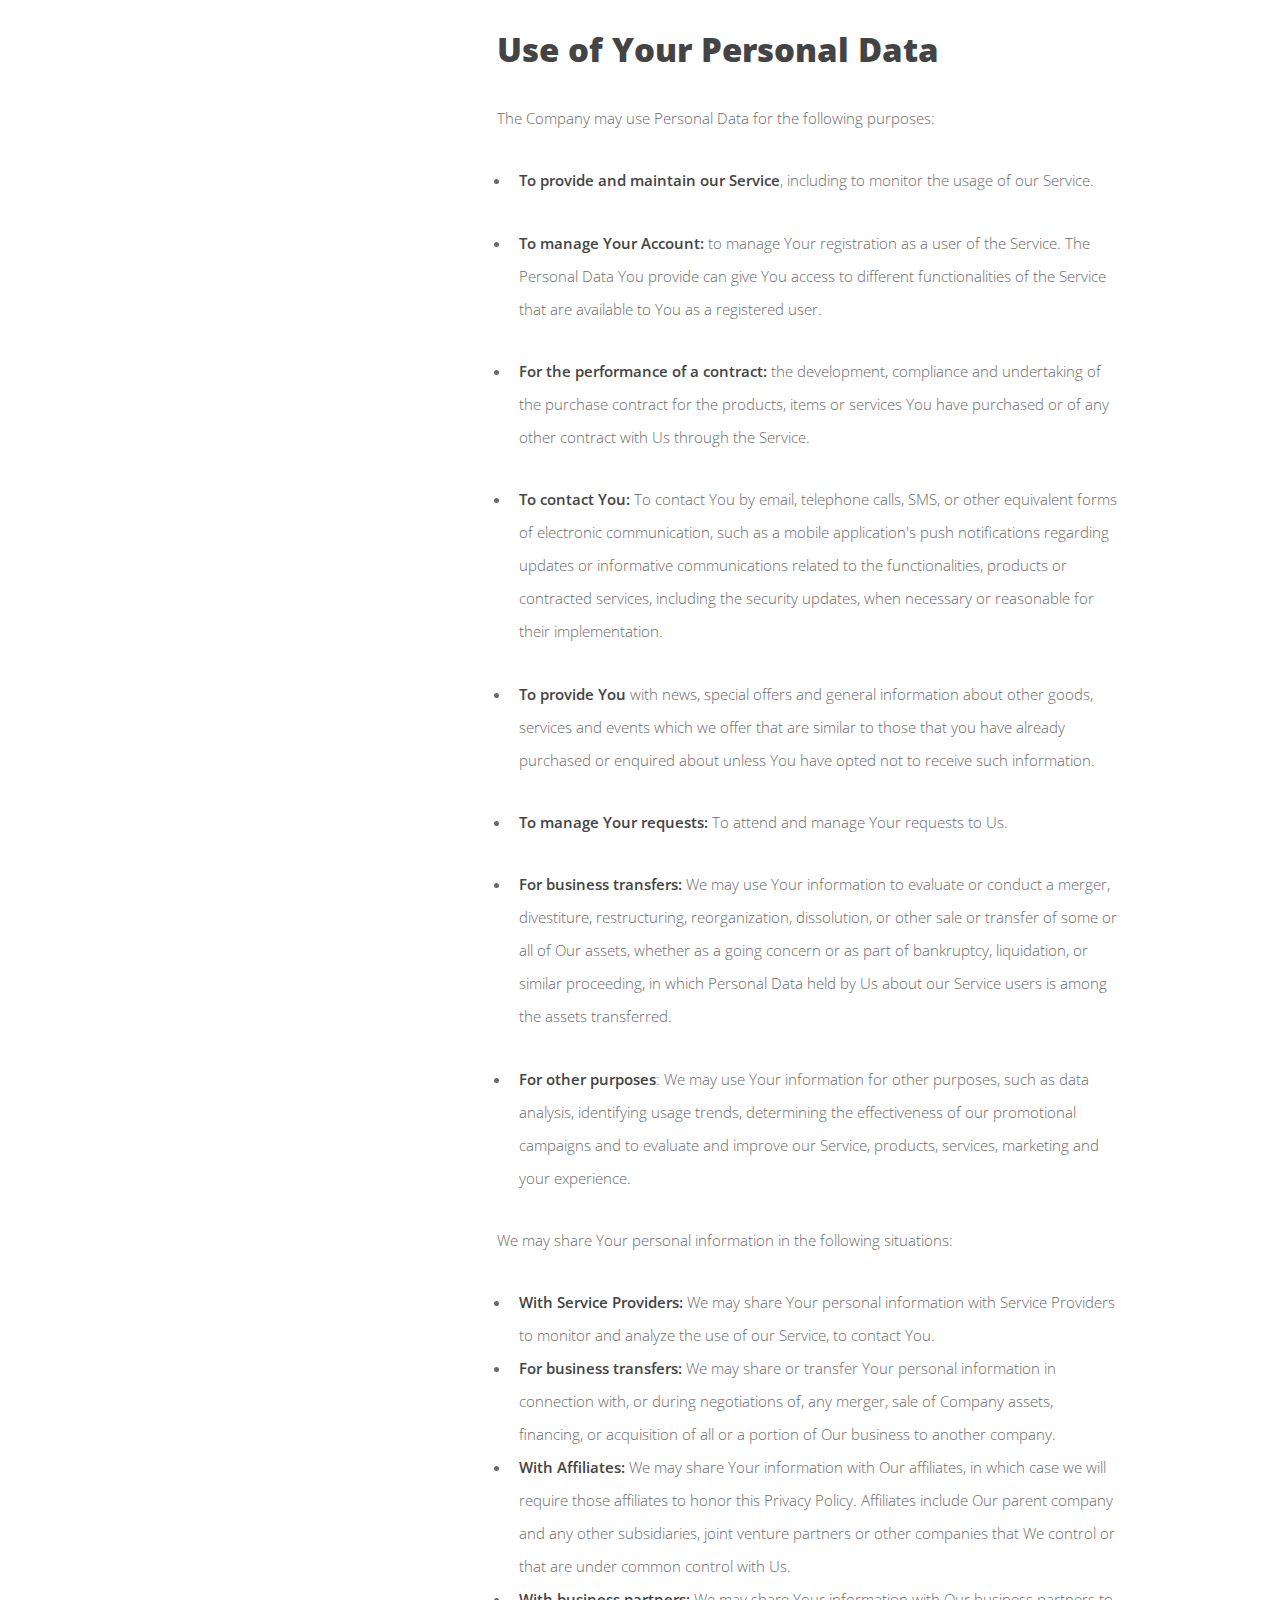
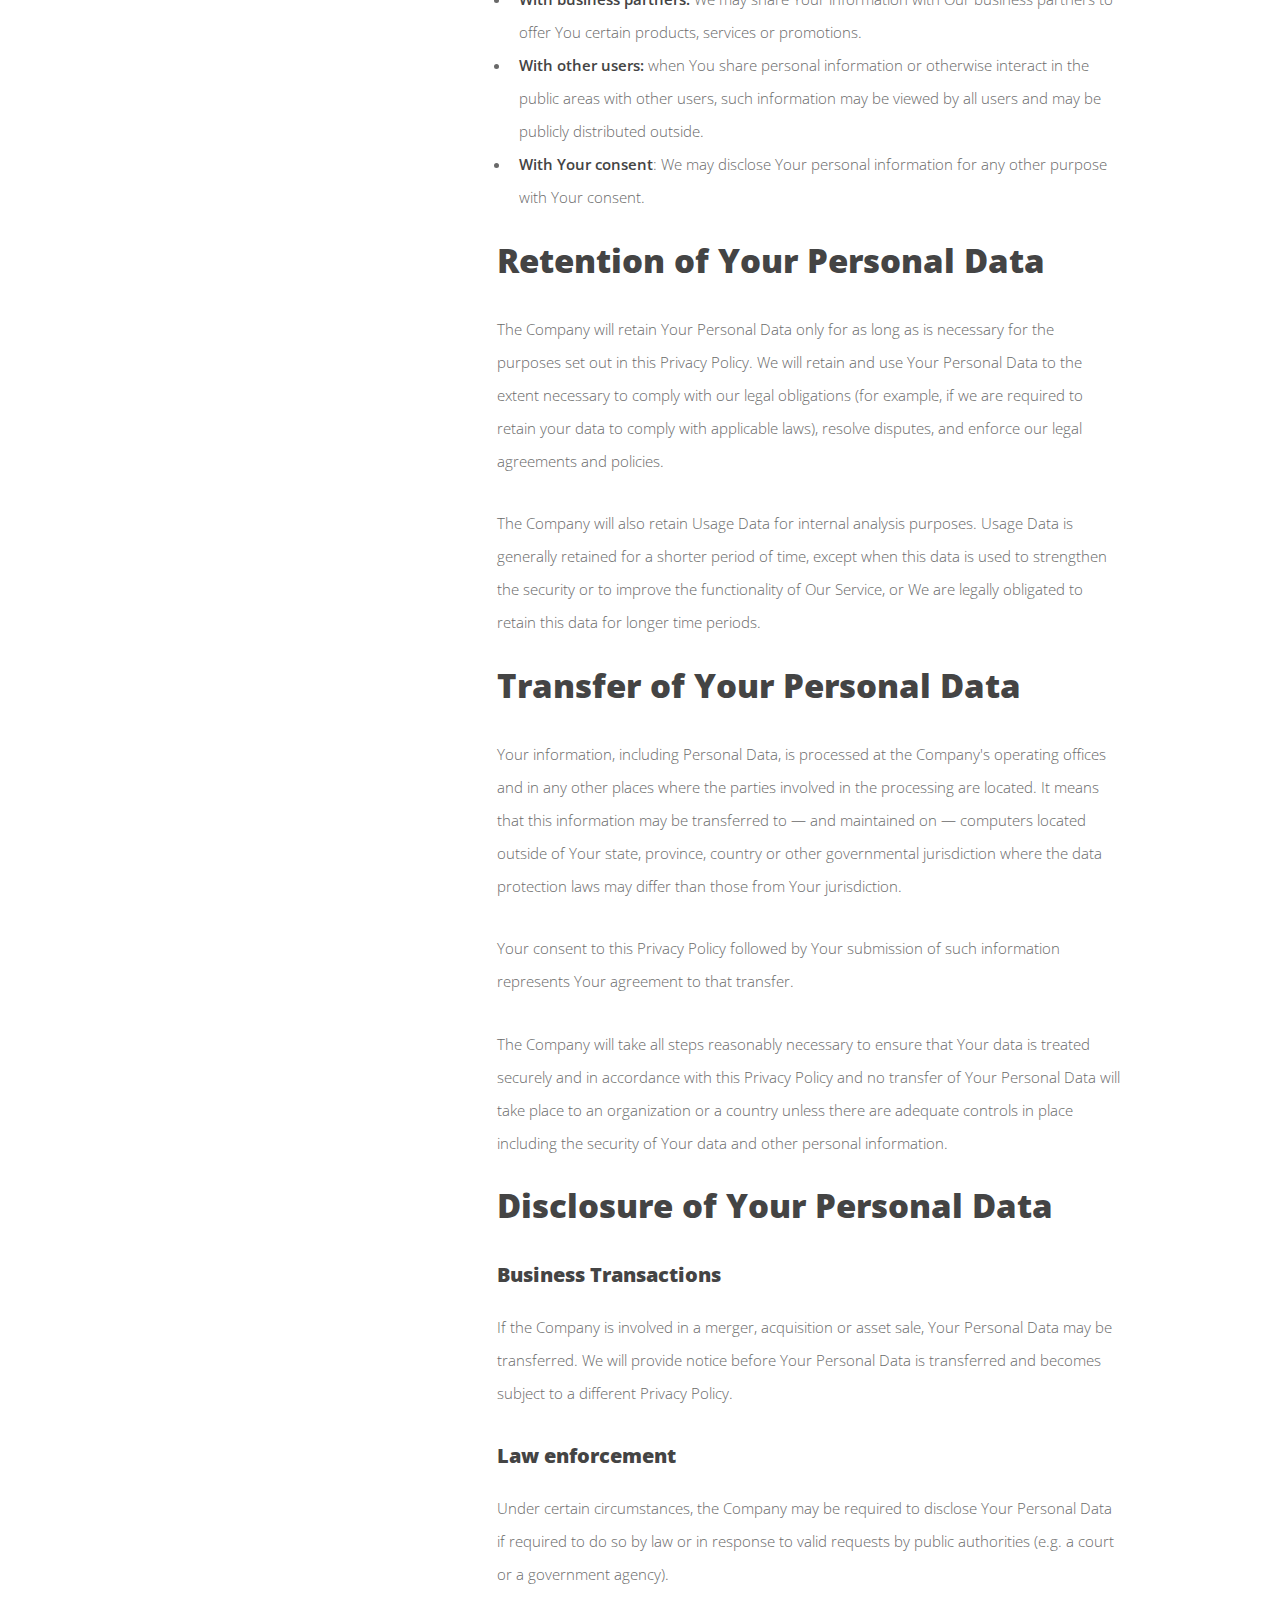
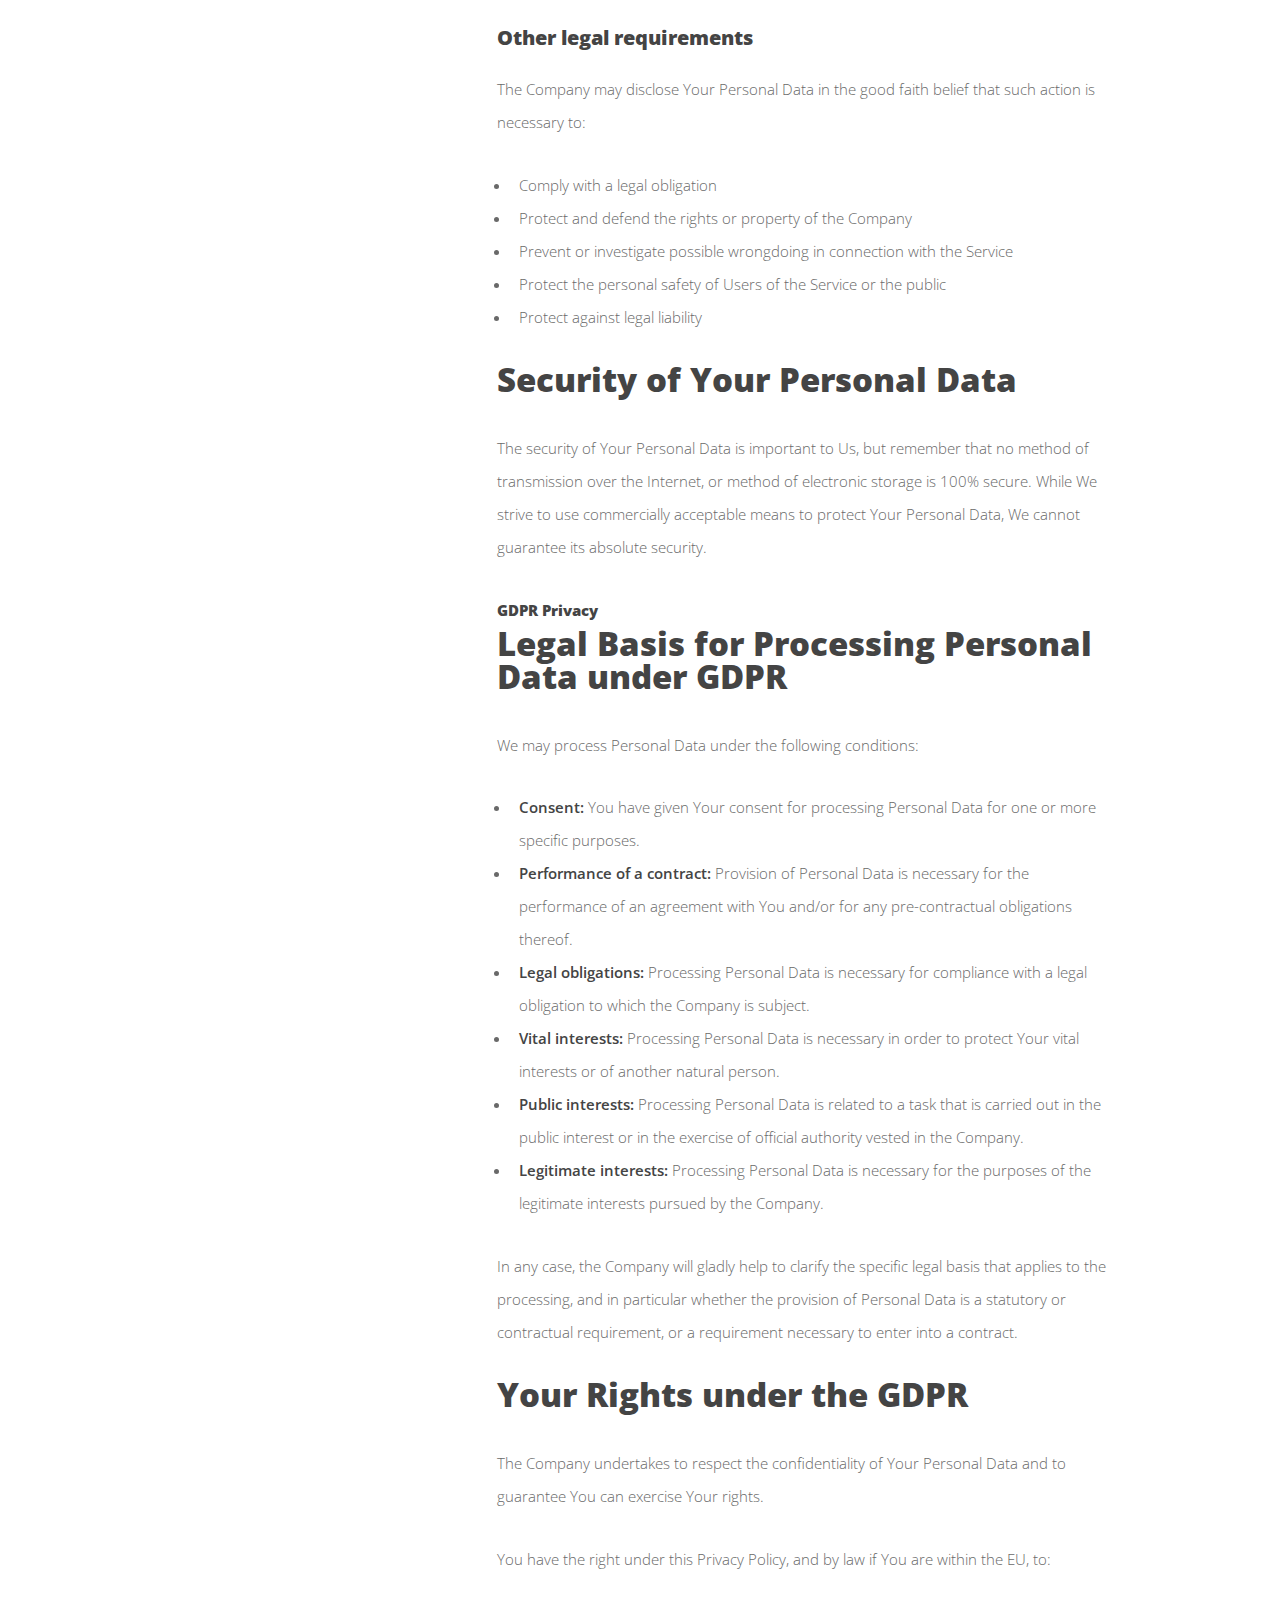
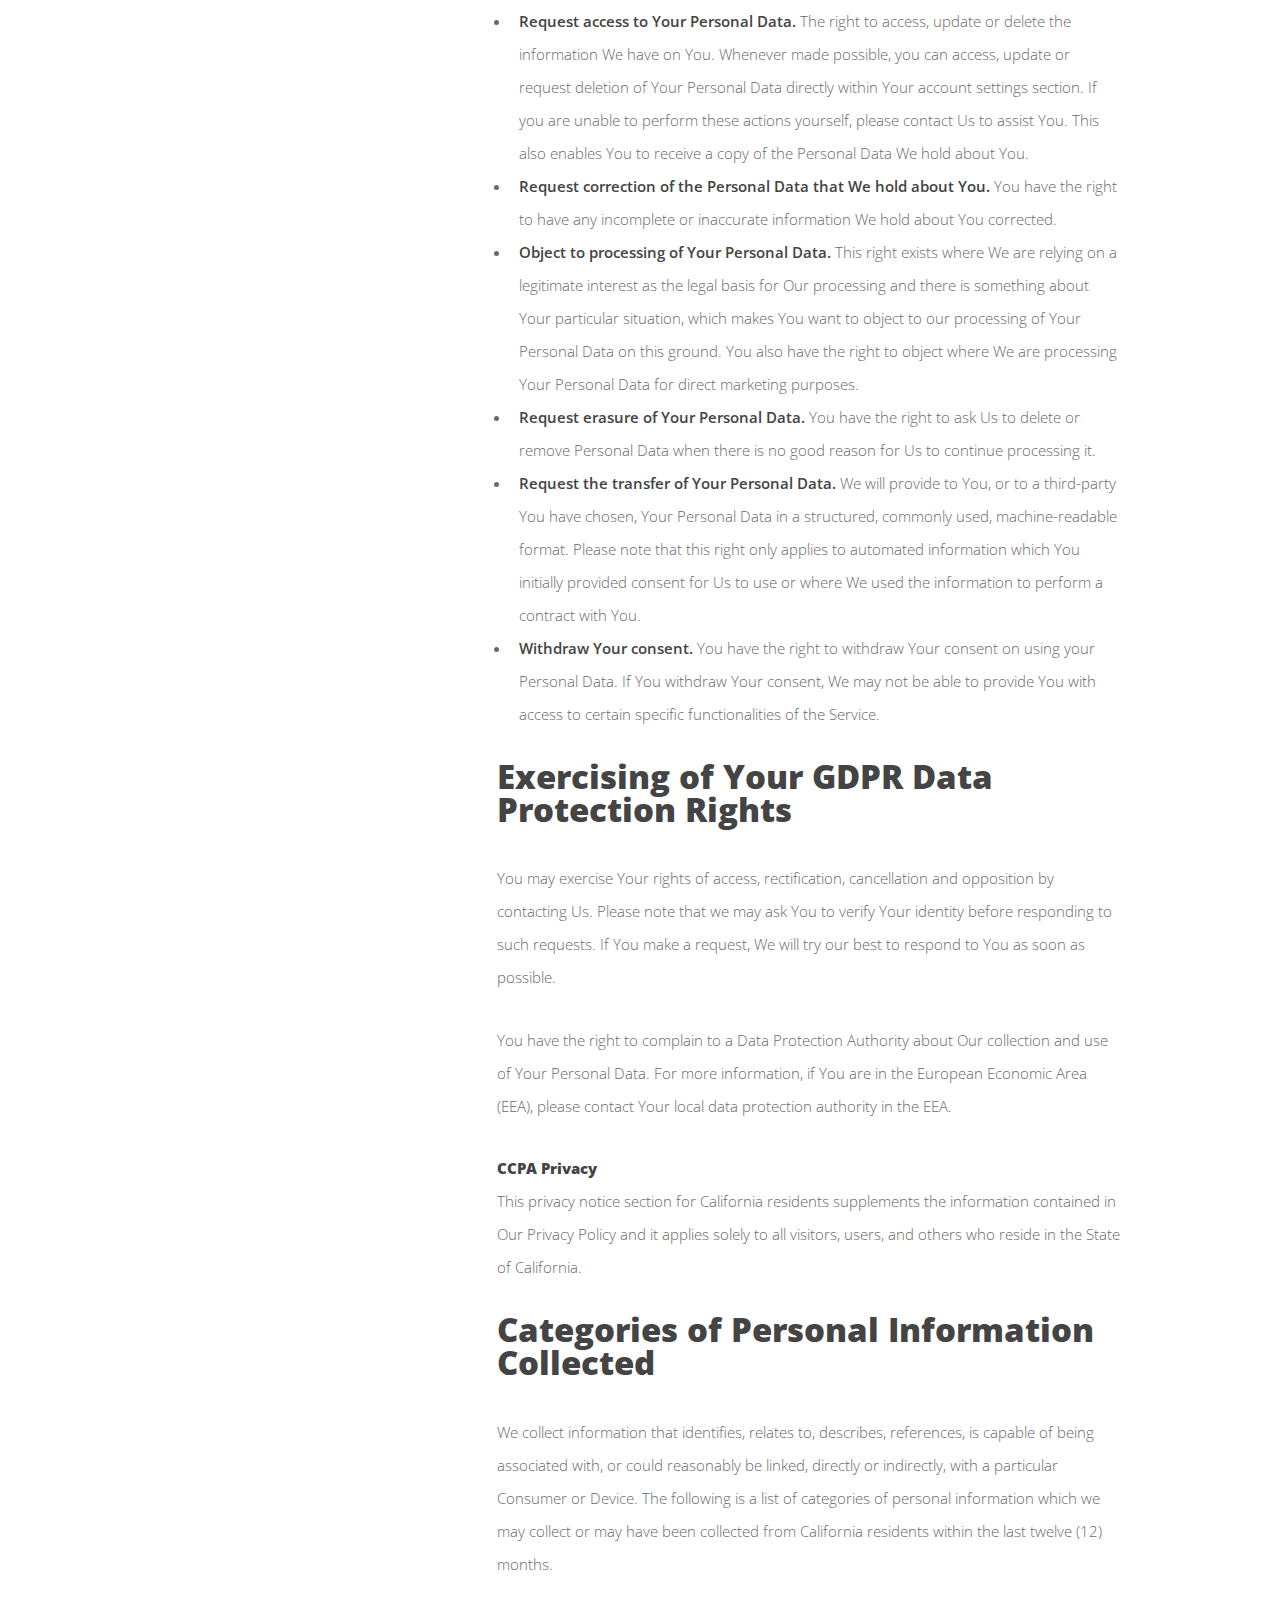
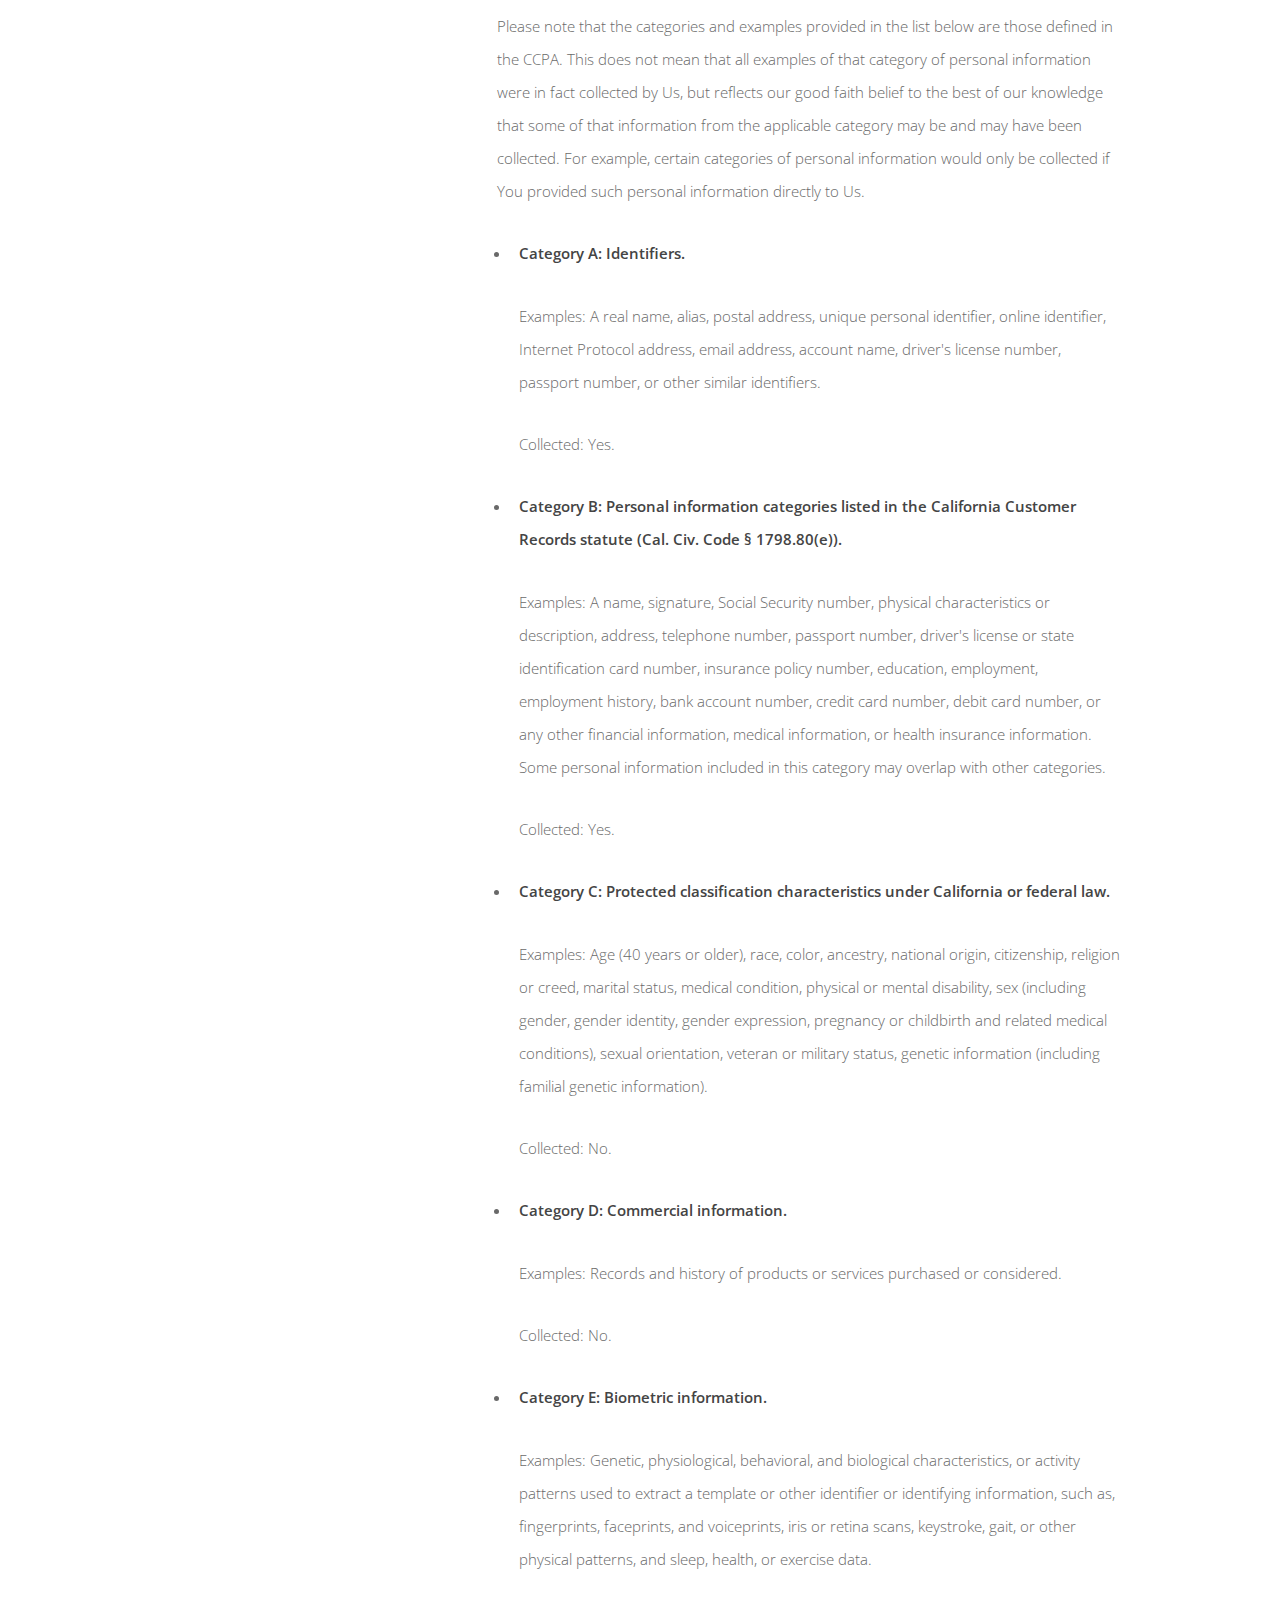
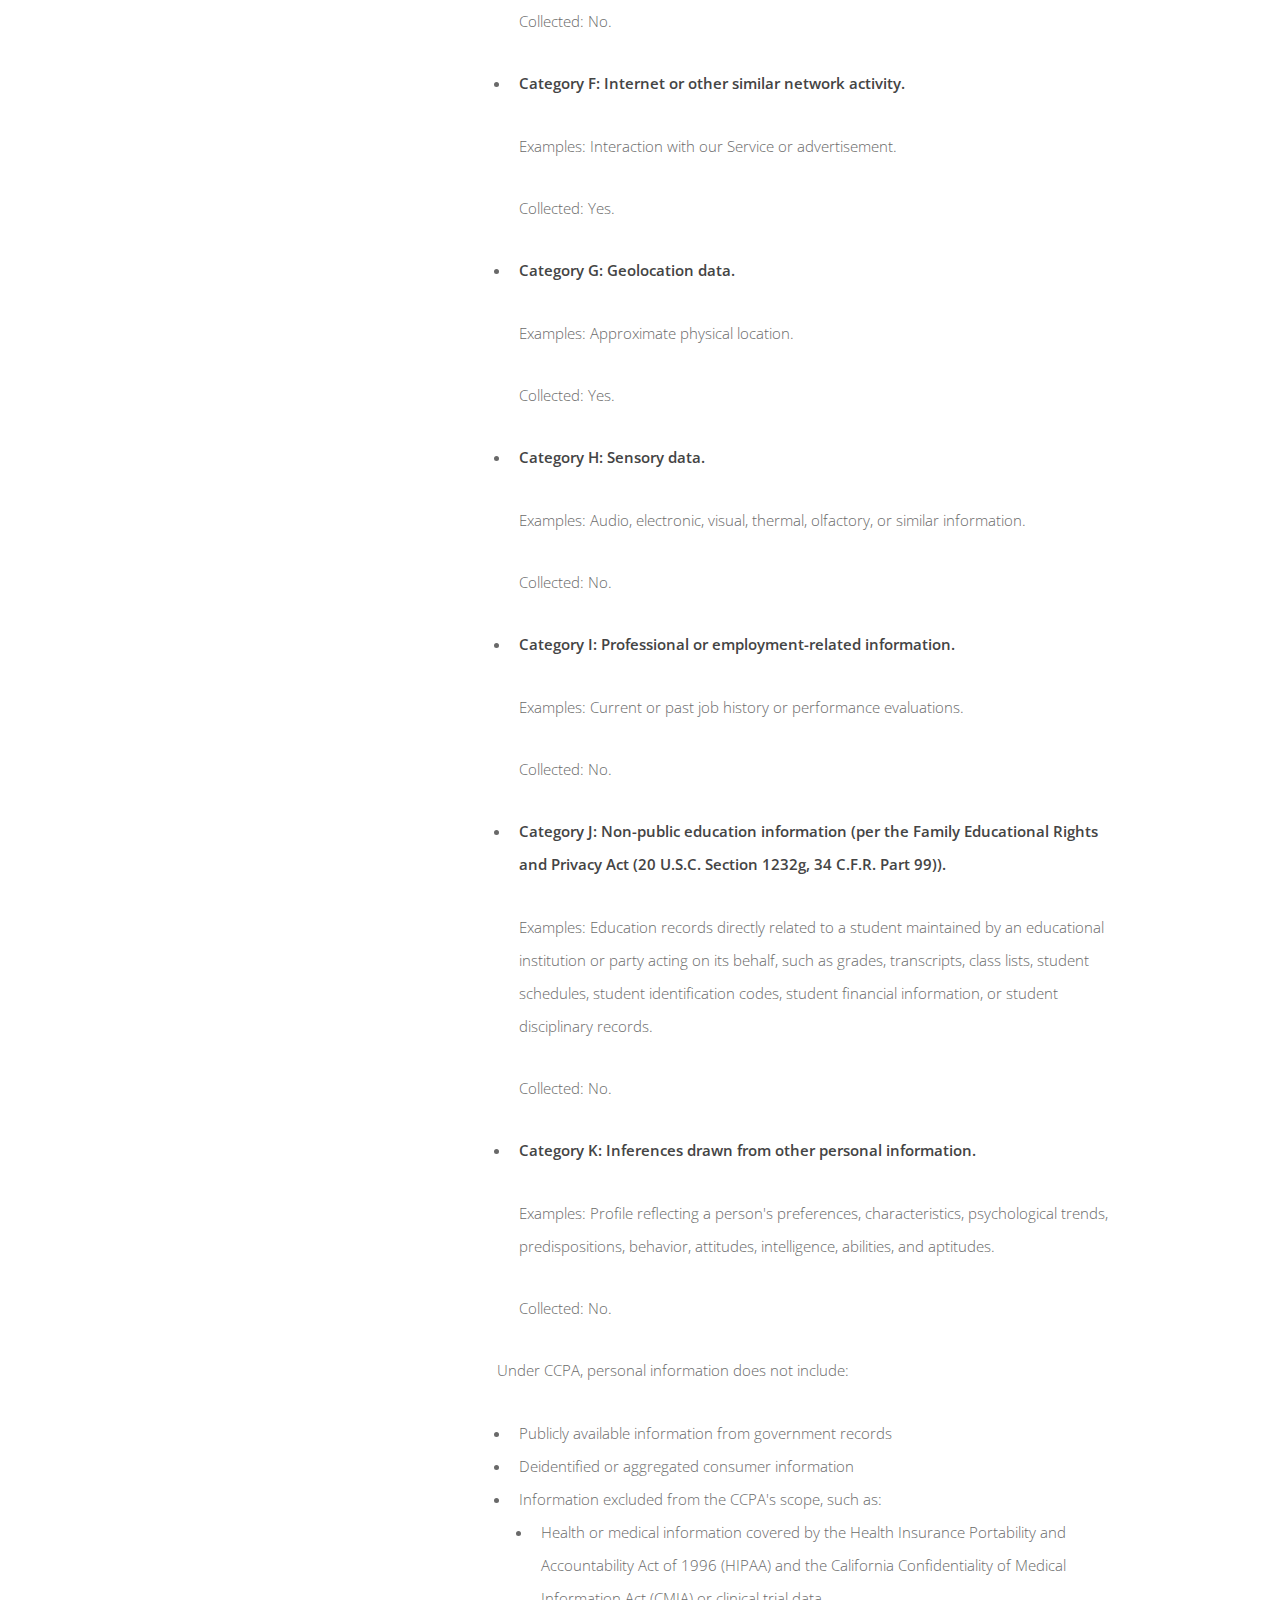
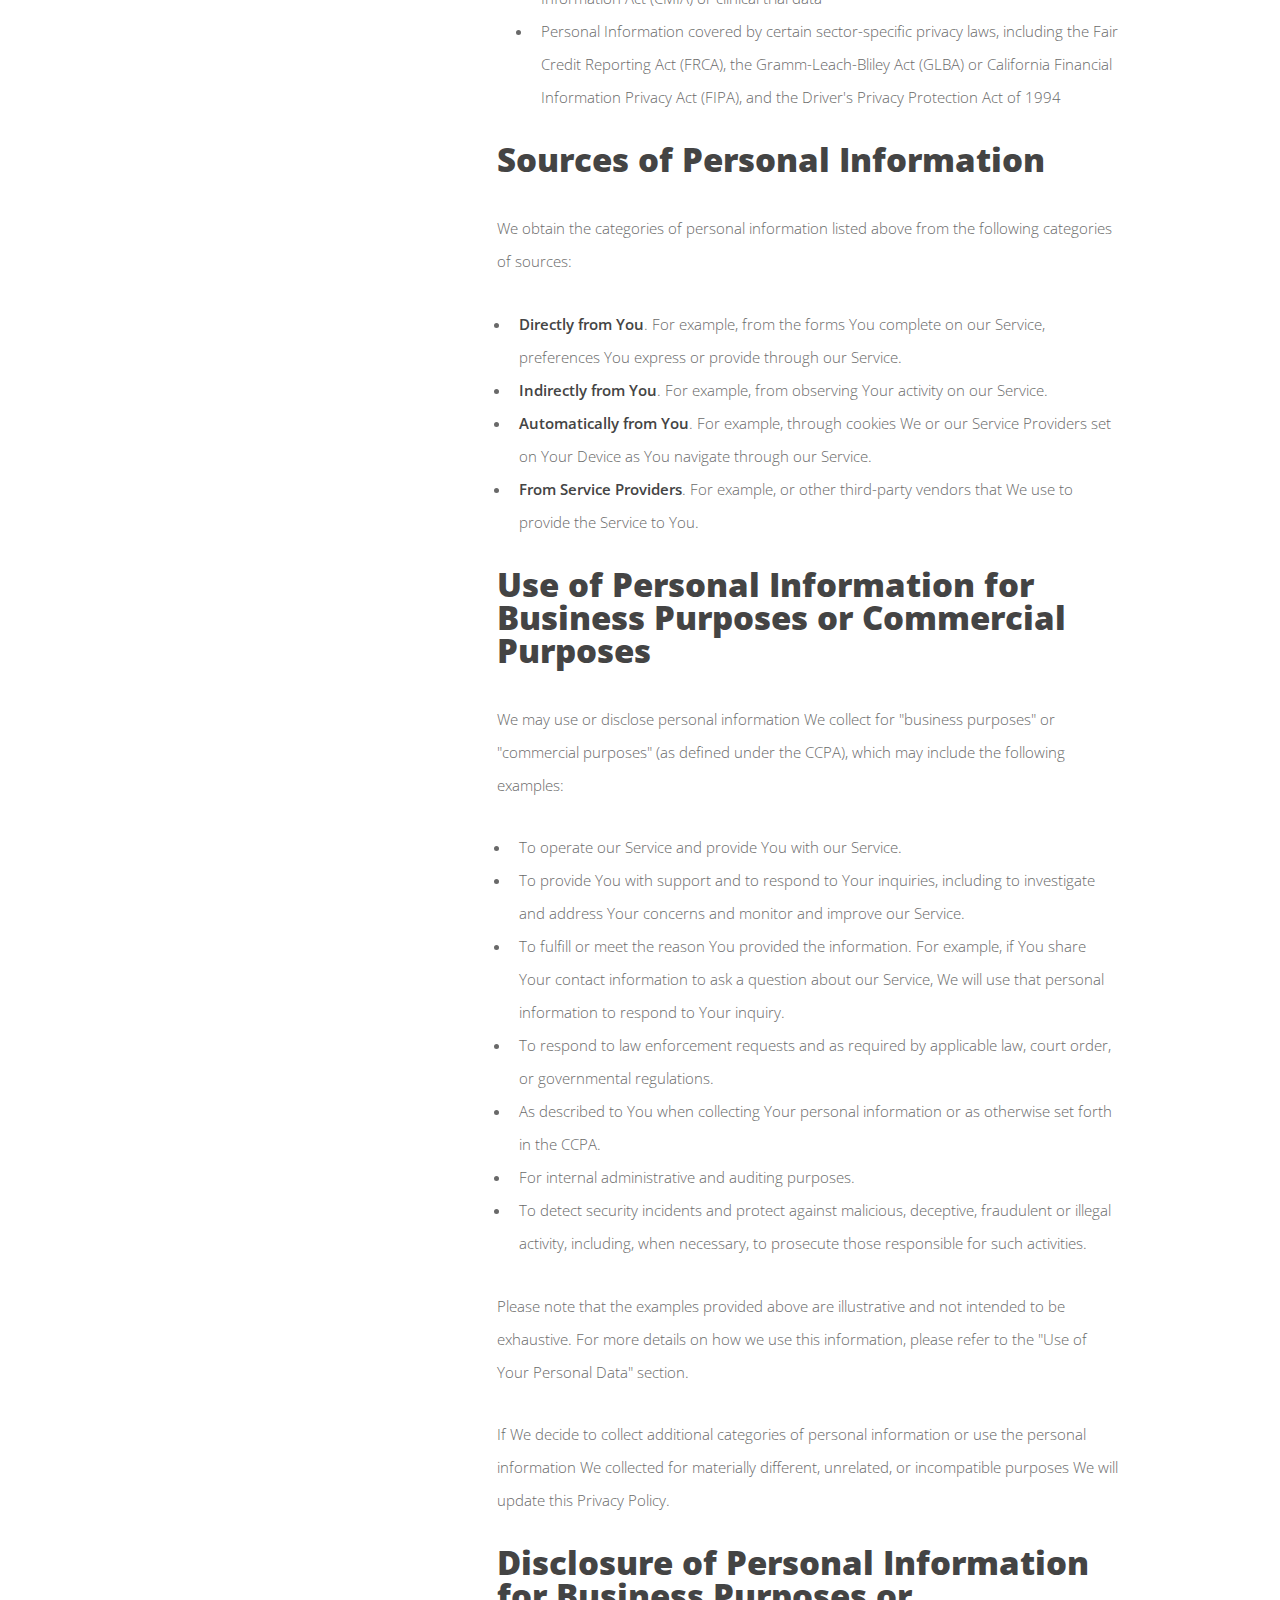
==== commit f747395a: "added privacy policy" ====
--- a/left-sidebar.html
+++ b/left-sidebar.html
@@ -93,29 +93,441 @@
 									<!-- Content -->
 										<article>
 
-											<h2>Left Sidebar</h2>
-
-											<p>Phasellus quam turpis, feugiat sit amet ornare in, hendrerit in lectus.
-											Praesent semper mod quis eget mi. Etiam eu ante risus. Aliquam erat volutpat.
-											Aliquam luctus et mattis lectus sit amet pulvinar. Nam turpis nisi
-											consequat etiam lorem ipsum dolor sit amet nullam.</p>
-
-											<h3>More intriguing information</h3>
-											<p>Lorem ipsum dolor sit amet, consectetur adipiscing elit. Maecenas ac quam risus, at tempus
-											justo. Sed dictum rutrum massa eu volutpat. Quisque vitae hendrerit sem. Pellentesque lorem felis,
-											ultricies a bibendum id, bibendum sit amet nisl. Mauris et lorem quam. Maecenas rutrum imperdiet
-											vulputate. Nulla quis nibh ipsum, sed egestas justo. Morbi ut ante mattis orci convallis tempor.
-											Etiam a lacus a lacus pharetra porttitor quis accumsan odio. Sed vel euismod nisi. Etiam convallis
-											rhoncus dui quis euismod. Maecenas lorem tellus, congue et condimentum ac, ullamcorper non sapien.
-											Donec sagittis massa et leo semper a scelerisque metus faucibus. Morbi congue mattis mi.
-											Phasellus sed nisl vitae risus tristique volutpat. Cras rutrum commodo luctus.</p>
-
-											<p>Phasellus odio risus, faucibus et viverra vitae, eleifend ac purus. Praesent mattis, enim
-											quis hendrerit porttitor, sapien tortor viverra magna, sit amet rhoncus nisl lacus nec arcu.
-											Suspendisse laoreet metus ut metus imperdiet interdum aliquam justo tincidunt. Mauris dolor urna,
-											fringilla vel malesuada ac, dignissim eu mi. Praesent mollis massa ac nulla pretium pretium.
-											Maecenas tortor mauris, consectetur pellentesque dapibus eget, tincidunt vitae arcu.
-											Vestibulum purus augue, tincidunt sit amet iaculis id, porta eu purus.</p>
+                                            <h1>Privacy Policy</h1>
+                                            <p>Last updated: June 03, 2021</p>
+                                            <p>This Privacy Policy describes Our policies and procedures on the collection, use and disclosure of Your information when You use the Service and tells You about Your privacy rights and how the law protects You.</p>
+                                            <p>We use Your Personal data to provide and improve the Service. By using the Service, You agree to the collection and use of information in accordance with this Privacy Policy.</p>
+                                            <h1>Interpretation and Definitions</h1>
+                                            <h2>Interpretation</h2>
+                                            <p>The words of which the initial letter is capitalized have meanings defined under the following conditions. The following definitions shall have the same meaning regardless of whether they appear in singular or in plural.</p>
+                                            <h2>Definitions</h2>
+                                            <p>For the purposes of this Privacy Policy:</p>
+                                            <ul>
+                                            <li>
+                                            <p><strong>Account</strong> means a unique account created for You to access our Service or parts of our Service.</p>
+                                            </li>
+                                            <li>
+                                            <p><strong>Affiliate</strong> means an entity that controls, is controlled by or is under common control with a party, where &quot;control&quot; means ownership of 50% or more of the shares, equity interest or other securities entitled to vote for election of directors or other managing authority.</p>
+                                            </li>
+                                            <li>
+                                            <p><strong>Application</strong> means the software program provided by the Company downloaded by You on any electronic device, named Cohost</p>
+                                            </li>
+                                            <li>
+                                            <p><strong>Business</strong>, for the purpose of the CCPA (California Consumer Privacy Act), refers to the Company as the legal entity that collects Consumers' personal information and determines the purposes and means of the processing of Consumers' personal information, or on behalf of which such information is collected and that alone, or jointly with others, determines the purposes and means of the processing of consumers' personal information, that does business in the State of California.</p>
+                                            </li>
+                                            <li>
+                                            <p><strong>Company</strong> (referred to as either &quot;the Company&quot;, &quot;We&quot;, &quot;Us&quot; or &quot;Our&quot; in this Agreement) refers to Halcyonix LLC, 155 108th AVE NE, Suite 450 Bellevue, WA 98004.</p>
+                                            <p>For the purpose of the GDPR, the Company is the Data Controller.</p>
+                                            </li>
+                                            <li>
+                                            <p><strong>Consumer</strong>, for the purpose of the CCPA (California Consumer Privacy Act), means a natural person who is a California resident. A resident, as defined in the law, includes (1) every individual who is in the USA for other than a temporary or transitory purpose, and (2) every individual who is domiciled in the USA who is outside the USA for a temporary or transitory purpose.</p>
+                                            </li>
+                                            <li>
+                                            <p><strong>Country</strong> refers to: Washington, United States</p>
+                                            </li>
+                                            <li>
+                                            <p><strong>Data Controller</strong>, for the purposes of the GDPR (General Data Protection Regulation), refers to the Company as the legal person which alone or jointly with others determines the purposes and means of the processing of Personal Data.</p>
+                                            </li>
+                                            <li>
+                                            <p><strong>Device</strong> means any device that can access the Service such as a computer, a cellphone or a digital tablet.</p>
+                                            </li>
+                                            <li>
+                                            <p><strong>Do Not Track</strong> (DNT) is a concept that has been promoted by US regulatory authorities, in particular the U.S. Federal Trade Commission (FTC), for the Internet industry to develop and implement a mechanism for allowing internet users to control the tracking of their online activities across websites.</p>
+                                            </li>
+                                            <li>
+                                            <p><strong>Personal Data</strong> is any information that relates to an identified or identifiable individual.</p>
+                                            <p>For the purposes for GDPR, Personal Data means any information relating to You such as a name, an identification number, location data, online identifier or to one or more factors specific to the physical, physiological, genetic, mental, economic, cultural or social identity.</p>
+                                            <p>For the purposes of the CCPA, Personal Data means any information that identifies, relates to, describes or is capable of being associated with, or could reasonably be linked, directly or indirectly, with You.</p>
+                                            </li>
+                                            <li>
+                                            <p><strong>Sale</strong>, for the purpose of the CCPA (California Consumer Privacy Act), means selling, renting, releasing, disclosing, disseminating, making available, transferring, or otherwise communicating orally, in writing, or by electronic or other means, a Consumer's personal information to another business or a third party for monetary or other valuable consideration.</p>
+                                            </li>
+                                            <li>
+                                            <p><strong>Service</strong> refers to the Application.</p>
+                                            </li>
+                                            <li>
+                                            <p><strong>Service Provider</strong> means any natural or legal person who processes the data on behalf of the Company. It refers to third-party companies or individuals employed by the Company to facilitate the Service, to provide the Service on behalf of the Company, to perform services related to the Service or to assist the Company in analyzing how the Service is used.
+                                            For the purpose of the GDPR, Service Providers are considered Data Processors.</p>
+                                            </li>
+                                            <li>
+                                            <p><strong>Usage Data</strong> refers to data collected automatically, either generated by the use of the Service or from the Service infrastructure itself (for example, the duration of a page visit).</p>
+                                            </li>
+                                            <li>
+                                            <p><strong>You</strong> means the individual accessing or using the Service, or the company, or other legal entity on behalf of which such individual is accessing or using the Service, as applicable.</p>
+                                            <p>Under GDPR (General Data Protection Regulation), You can be referred to as the Data Subject or as the User as you are the individual using the Service.</p>
+                                            </li>
+                                            </ul>
+                                            <h1>Collecting and Using Your Personal Data</h1>
+                                            <h2>Types of Data Collected</h2>
+                                            <h3>Personal Data</h3>
+                                            <p>While using Our Service, We may ask You to provide Us with certain personally identifiable information that can be used to contact or identify You. Personally identifiable information may include, but is not limited to:</p>
+                                            <ul>
+                                            <li>
+                                            <p>Phone number</p>
+                                            </li>
+                                            <li>
+                                            <p>Usage Data</p>
+                                            </li>
+                                            </ul>
+                                            <h3>Usage Data</h3>
+                                            <p>Usage Data is collected automatically when using the Service.</p>
+                                            <p>Usage Data may include information such as Your Device's Internet Protocol address (e.g. IP address), browser type, browser version, the pages of our Service that You visit, the time and date of Your visit, the time spent on those pages, unique device identifiers and other diagnostic data.</p>
+                                            <p>When You access the Service by or through a mobile device, We may collect certain information automatically, including, but not limited to, the type of mobile device You use, Your mobile device unique ID, the IP address of Your mobile device, Your mobile operating system, the type of mobile Internet browser You use, unique device identifiers and other diagnostic data.</p>
+                                            <p>We may also collect information that Your browser sends whenever You visit our Service or when You access the Service by or through a mobile device.</p>
+                                            <h3>Information Collected while Using the Application</h3>
+                                            <p>While using Our Application, in order to provide features of Our Application, We may collect, with Your prior permission:</p>
+                                            <ul>
+                                            <li>Information regarding your location</li>
+                                            <li>Information from your Device's phone book (contacts list)</li>
+                                            <li>Pictures and other information from your Device's camera and photo library</li>
+                                            </ul>
+                                            <p>We use this information to provide features of Our Service, to improve and customize Our Service. The information may be uploaded to the Company's servers and/or a Service Provider's server or it may be simply stored on Your device.</p>
+                                            <p>You can enable or disable access to this information at any time, through Your Device settings.</p>
+                                            <h2>Use of Your Personal Data</h2>
+                                            <p>The Company may use Personal Data for the following purposes:</p>
+                                            <ul>
+                                            <li>
+                                            <p><strong>To provide and maintain our Service</strong>, including to monitor the usage of our Service.</p>
+                                            </li>
+                                            <li>
+                                            <p><strong>To manage Your Account:</strong> to manage Your registration as a user of the Service. The Personal Data You provide can give You access to different functionalities of the Service that are available to You as a registered user.</p>
+                                            </li>
+                                            <li>
+                                            <p><strong>For the performance of a contract:</strong> the development, compliance and undertaking of the purchase contract for the products, items or services You have purchased or of any other contract with Us through the Service.</p>
+                                            </li>
+                                            <li>
+                                            <p><strong>To contact You:</strong> To contact You by email, telephone calls, SMS, or other equivalent forms of electronic communication, such as a mobile application's push notifications regarding updates or informative communications related to the functionalities, products or contracted services, including the security updates, when necessary or reasonable for their implementation.</p>
+                                            </li>
+                                            <li>
+                                            <p><strong>To provide You</strong> with news, special offers and general information about other goods, services and events which we offer that are similar to those that you have already purchased or enquired about unless You have opted not to receive such information.</p>
+                                            </li>
+                                            <li>
+                                            <p><strong>To manage Your requests:</strong> To attend and manage Your requests to Us.</p>
+                                            </li>
+                                            <li>
+                                            <p><strong>For business transfers:</strong> We may use Your information to evaluate or conduct a merger, divestiture, restructuring, reorganization, dissolution, or other sale or transfer of some or all of Our assets, whether as a going concern or as part of bankruptcy, liquidation, or similar proceeding, in which Personal Data held by Us about our Service users is among the assets transferred.</p>
+                                            </li>
+                                            <li>
+                                            <p><strong>For other purposes</strong>: We may use Your information for other purposes, such as data analysis, identifying usage trends, determining the effectiveness of our promotional campaigns and to evaluate and improve our Service, products, services, marketing and your experience.</p>
+                                            </li>
+                                            </ul>
+                                            <p>We may share Your personal information in the following situations:</p>
+                                            <ul>
+                                            <li><strong>With Service Providers:</strong> We may share Your personal information with Service Providers to monitor and analyze the use of our Service, to contact You.</li>
+                                            <li><strong>For business transfers:</strong> We may share or transfer Your personal information in connection with, or during negotiations of, any merger, sale of Company assets, financing, or acquisition of all or a portion of Our business to another company.</li>
+                                            <li><strong>With Affiliates:</strong> We may share Your information with Our affiliates, in which case we will require those affiliates to honor this Privacy Policy. Affiliates include Our parent company and any other subsidiaries, joint venture partners or other companies that We control or that are under common control with Us.</li>
+                                            <li><strong>With business partners:</strong> We may share Your information with Our business partners to offer You certain products, services or promotions.</li>
+                                            <li><strong>With other users:</strong> when You share personal information or otherwise interact in the public areas with other users, such information may be viewed by all users and may be publicly distributed outside.</li>
+                                            <li><strong>With Your consent</strong>: We may disclose Your personal information for any other purpose with Your consent.</li>
+                                            </ul>
+                                            <h2>Retention of Your Personal Data</h2>
+                                            <p>The Company will retain Your Personal Data only for as long as is necessary for the purposes set out in this Privacy Policy. We will retain and use Your Personal Data to the extent necessary to comply with our legal obligations (for example, if we are required to retain your data to comply with applicable laws), resolve disputes, and enforce our legal agreements and policies.</p>
+                                            <p>The Company will also retain Usage Data for internal analysis purposes. Usage Data is generally retained for a shorter period of time, except when this data is used to strengthen the security or to improve the functionality of Our Service, or We are legally obligated to retain this data for longer time periods.</p>
+                                            <h2>Transfer of Your Personal Data</h2>
+                                            <p>Your information, including Personal Data, is processed at the Company's operating offices and in any other places where the parties involved in the processing are located. It means that this information may be transferred to — and maintained on — computers located outside of Your state, province, country or other governmental jurisdiction where the data protection laws may differ than those from Your jurisdiction.</p>
+                                            <p>Your consent to this Privacy Policy followed by Your submission of such information represents Your agreement to that transfer.</p>
+                                            <p>The Company will take all steps reasonably necessary to ensure that Your data is treated securely and in accordance with this Privacy Policy and no transfer of Your Personal Data will take place to an organization or a country unless there are adequate controls in place including the security of Your data and other personal information.</p>
+                                            <h2>Disclosure of Your Personal Data</h2>
+                                            <h3>Business Transactions</h3>
+                                            <p>If the Company is involved in a merger, acquisition or asset sale, Your Personal Data may be transferred. We will provide notice before Your Personal Data is transferred and becomes subject to a different Privacy Policy.</p>
+                                            <h3>Law enforcement</h3>
+                                            <p>Under certain circumstances, the Company may be required to disclose Your Personal Data if required to do so by law or in response to valid requests by public authorities (e.g. a court or a government agency).</p>
+                                            <h3>Other legal requirements</h3>
+                                            <p>The Company may disclose Your Personal Data in the good faith belief that such action is necessary to:</p>
+                                            <ul>
+                                            <li>Comply with a legal obligation</li>
+                                            <li>Protect and defend the rights or property of the Company</li>
+                                            <li>Prevent or investigate possible wrongdoing in connection with the Service</li>
+                                            <li>Protect the personal safety of Users of the Service or the public</li>
+                                            <li>Protect against legal liability</li>
+                                            </ul>
+                                            <h2>Security of Your Personal Data</h2>
+                                            <p>The security of Your Personal Data is important to Us, but remember that no method of transmission over the Internet, or method of electronic storage is 100% secure. While We strive to use commercially acceptable means to protect Your Personal Data, We cannot guarantee its absolute security.</p>
+                                            <h1>GDPR Privacy</h1>
+                                            <h2>Legal Basis for Processing Personal Data under GDPR</h2>
+                                            <p>We may process Personal Data under the following conditions:</p>
+                                            <ul>
+                                            <li><strong>Consent:</strong> You have given Your consent for processing Personal Data for one or more specific purposes.</li>
+                                            <li><strong>Performance of a contract:</strong> Provision of Personal Data is necessary for the performance of an agreement with You and/or for any pre-contractual obligations thereof.</li>
+                                            <li><strong>Legal obligations:</strong> Processing Personal Data is necessary for compliance with a legal obligation to which the Company is subject.</li>
+                                            <li><strong>Vital interests:</strong> Processing Personal Data is necessary in order to protect Your vital interests or of another natural person.</li>
+                                            <li><strong>Public interests:</strong> Processing Personal Data is related to a task that is carried out in the public interest or in the exercise of official authority vested in the Company.</li>
+                                            <li><strong>Legitimate interests:</strong> Processing Personal Data is necessary for the purposes of the legitimate interests pursued by the Company.</li>
+                                            </ul>
+                                            <p>In any case, the Company will gladly help to clarify the specific legal basis that applies to the processing, and in particular whether the provision of Personal Data is a statutory or contractual requirement, or a requirement necessary to enter into a contract.</p>
+                                            <h2>Your Rights under the GDPR</h2>
+                                            <p>The Company undertakes to respect the confidentiality of Your Personal Data and to guarantee You can exercise Your rights.</p>
+                                            <p>You have the right under this Privacy Policy, and by law if You are within the EU, to:</p>
+                                            <ul>
+                                            <li><strong>Request access to Your Personal Data.</strong> The right to access, update or delete the information We have on You. Whenever made possible, you can access, update or request deletion of Your Personal Data directly within Your account settings section. If you are unable to perform these actions yourself, please contact Us to assist You. This also enables You to receive a copy of the Personal Data We hold about You.</li>
+                                            <li><strong>Request correction of the Personal Data that We hold about You.</strong> You have the right to have any incomplete or inaccurate information We hold about You corrected.</li>
+                                            <li><strong>Object to processing of Your Personal Data.</strong> This right exists where We are relying on a legitimate interest as the legal basis for Our processing and there is something about Your particular situation, which makes You want to object to our processing of Your Personal Data on this ground. You also have the right to object where We are processing Your Personal Data for direct marketing purposes.</li>
+                                            <li><strong>Request erasure of Your Personal Data.</strong> You have the right to ask Us to delete or remove Personal Data when there is no good reason for Us to continue processing it.</li>
+                                            <li><strong>Request the transfer of Your Personal Data.</strong> We will provide to You, or to a third-party You have chosen, Your Personal Data in a structured, commonly used, machine-readable format. Please note that this right only applies to automated information which You initially provided consent for Us to use or where We used the information to perform a contract with You.</li>
+                                            <li><strong>Withdraw Your consent.</strong> You have the right to withdraw Your consent on using your Personal Data. If You withdraw Your consent, We may not be able to provide You with access to certain specific functionalities of the Service.</li>
+                                            </ul>
+                                            <h2>Exercising of Your GDPR Data Protection Rights</h2>
+                                            <p>You may exercise Your rights of access, rectification, cancellation and opposition by contacting Us. Please note that we may ask You to verify Your identity before responding to such requests. If You make a request, We will try our best to respond to You as soon as possible.</p>
+                                            <p>You have the right to complain to a Data Protection Authority about Our collection and use of Your Personal Data. For more information, if You are in the European Economic Area (EEA), please contact Your local data protection authority in the EEA.</p>
+                                            <h1>CCPA Privacy</h1>
+                                            <p>This privacy notice section for California residents supplements the information contained in Our Privacy Policy and it applies solely to all visitors, users, and others who reside in the State of California.</p>
+                                            <h2>Categories of Personal Information Collected</h2>
+                                            <p>We collect information that identifies, relates to, describes, references, is capable of being associated with, or could reasonably be linked, directly or indirectly, with a particular Consumer or Device. The following is a list of categories of personal information which we may collect or may have been collected from California residents within the last twelve (12) months.</p>
+                                            <p>Please note that the categories and examples provided in the list below are those defined in the CCPA. This does not mean that all examples of that category of personal information were in fact collected by Us, but reflects our good faith belief to the best of our knowledge that some of that information from the applicable category may be and may have been collected. For example, certain categories of personal information would only be collected if You provided such personal information directly to Us.</p>
+                                            <ul>
+                                            <li>
+                                            <p><strong>Category A: Identifiers.</strong></p>
+                                            <p>Examples: A real name, alias, postal address, unique personal identifier, online identifier, Internet Protocol address, email address, account name, driver's license number, passport number, or other similar identifiers.</p>
+                                            <p>Collected: Yes.</p>
+                                            </li>
+                                            <li>
+                                            <p><strong>Category B: Personal information categories listed in the California Customer Records statute (Cal. Civ. Code § 1798.80(e)).</strong></p>
+                                            <p>Examples: A name, signature, Social Security number, physical characteristics or description, address, telephone number, passport number, driver's license or state identification card number, insurance policy number, education, employment, employment history, bank account number, credit card number, debit card number, or any other financial information, medical information, or health insurance information. Some personal information included in this category may overlap with other categories.</p>
+                                            <p>Collected: Yes.</p>
+                                            </li>
+                                            <li>
+                                            <p><strong>Category C: Protected classification characteristics under California or federal law.</strong></p>
+                                            <p>Examples: Age (40 years or older), race, color, ancestry, national origin, citizenship, religion or creed, marital status, medical condition, physical or mental disability, sex (including gender, gender identity, gender expression, pregnancy or childbirth and related medical conditions), sexual orientation, veteran or military status, genetic information (including familial genetic information).</p>
+                                            <p>Collected: No.</p>
+                                            </li>
+                                            <li>
+                                            <p><strong>Category D: Commercial information.</strong></p>
+                                            <p>Examples: Records and history of products or services purchased or considered.</p>
+                                            <p>Collected: No.</p>
+                                            </li>
+                                            <li>
+                                            <p><strong>Category E: Biometric information.</strong></p>
+                                            <p>Examples: Genetic, physiological, behavioral, and biological characteristics, or activity patterns used to extract a template or other identifier or identifying information, such as, fingerprints, faceprints, and voiceprints, iris or retina scans, keystroke, gait, or other physical patterns, and sleep, health, or exercise data.</p>
+                                            <p>Collected: No.</p>
+                                            </li>
+                                            <li>
+                                            <p><strong>Category F: Internet or other similar network activity.</strong></p>
+                                            <p>Examples: Interaction with our Service or advertisement.</p>
+                                            <p>Collected: Yes.</p>
+                                            </li>
+                                            <li>
+                                            <p><strong>Category G: Geolocation data.</strong></p>
+                                            <p>Examples: Approximate physical location.</p>
+                                            <p>Collected: Yes.</p>
+                                            </li>
+                                            <li>
+                                            <p><strong>Category H: Sensory data.</strong></p>
+                                            <p>Examples: Audio, electronic, visual, thermal, olfactory, or similar information.</p>
+                                            <p>Collected: No.</p>
+                                            </li>
+                                            <li>
+                                            <p><strong>Category I: Professional or employment-related information.</strong></p>
+                                            <p>Examples: Current or past job history or performance evaluations.</p>
+                                            <p>Collected: No.</p>
+                                            </li>
+                                            <li>
+                                            <p><strong>Category J: Non-public education information (per the Family Educational Rights and Privacy Act (20 U.S.C. Section 1232g, 34 C.F.R. Part 99)).</strong></p>
+                                            <p>Examples: Education records directly related to a student maintained by an educational institution or party acting on its behalf, such as grades, transcripts, class lists, student schedules, student identification codes, student financial information, or student disciplinary records.</p>
+                                            <p>Collected: No.</p>
+                                            </li>
+                                            <li>
+                                            <p><strong>Category K: Inferences drawn from other personal information.</strong></p>
+                                            <p>Examples: Profile reflecting a person's preferences, characteristics, psychological trends, predispositions, behavior, attitudes, intelligence, abilities, and aptitudes.</p>
+                                            <p>Collected: No.</p>
+                                            </li>
+                                            </ul>
+                                            <p>Under CCPA, personal information does not include:</p>
+                                            <ul>
+                                            <li>Publicly available information from government records</li>
+                                            <li>Deidentified or aggregated consumer information</li>
+                                            <li>Information excluded from the CCPA's scope, such as:
+                                            <ul>
+                                            <li>Health or medical information covered by the Health Insurance Portability and Accountability Act of 1996 (HIPAA) and the California Confidentiality of Medical Information Act (CMIA) or clinical trial data</li>
+                                            <li>Personal Information covered by certain sector-specific privacy laws, including the Fair Credit Reporting Act (FRCA), the Gramm-Leach-Bliley Act (GLBA) or California Financial Information Privacy Act (FIPA), and the Driver's Privacy Protection Act of 1994</li>
+                                            </ul>
+                                            </li>
+                                            </ul>
+                                            <h2>Sources of Personal Information</h2>
+                                            <p>We obtain the categories of personal information listed above from the following categories of sources:</p>
+                                            <ul>
+                                            <li><strong>Directly from You</strong>. For example, from the forms You complete on our Service, preferences You express or provide through our Service.</li>
+                                            <li><strong>Indirectly from You</strong>. For example, from observing Your activity on our Service.</li>
+                                            <li><strong>Automatically from You</strong>. For example, through cookies We or our Service Providers set on Your Device as You navigate through our Service.</li>
+                                            <li><strong>From Service Providers</strong>. For example, or other third-party vendors that We use to provide the Service to You.</li>
+                                            </ul>
+                                            <h2>Use of Personal Information for Business Purposes or Commercial Purposes</h2>
+                                            <p>We may use or disclose personal information We collect for &quot;business purposes&quot; or &quot;commercial purposes&quot; (as defined under the CCPA), which may include the following examples:</p>
+                                            <ul>
+                                            <li>To operate our Service and provide You with our Service.</li>
+                                            <li>To provide You with support and to respond to Your inquiries, including to investigate and address Your concerns and monitor and improve our Service.</li>
+                                            <li>To fulfill or meet the reason You provided the information. For example, if You share Your contact information to ask a question about our Service, We will use that personal information to respond to Your inquiry.</li>
+                                            <li>To respond to law enforcement requests and as required by applicable law, court order, or governmental regulations.</li>
+                                            <li>As described to You when collecting Your personal information or as otherwise set forth in the CCPA.</li>
+                                            <li>For internal administrative and auditing purposes.</li>
+                                            <li>To detect security incidents and protect against malicious, deceptive, fraudulent or illegal activity, including, when necessary, to prosecute those responsible for such activities.</li>
+                                            </ul>
+                                            <p>Please note that the examples provided above are illustrative and not intended to be exhaustive. For more details on how we use this information, please refer to the &quot;Use of Your Personal Data&quot; section.</p>
+                                            <p>If We decide to collect additional categories of personal information or use the personal information We collected for materially different, unrelated, or incompatible purposes We will update this Privacy Policy.</p>
+                                            <h2>Disclosure of Personal Information for Business Purposes or Commercial Purposes</h2>
+                                            <p>We may use or disclose and may have used or disclosed in the last twelve (12) months the following categories of personal information for business or commercial purposes:</p>
+                                            <ul>
+                                            <li>
+                                            <p>Category A: Identifiers</p>
+                                            </li>
+                                            <li>
+                                            <p>Category B: Personal information categories listed in the California Customer Records statute (Cal. Civ. Code § 1798.80(e))</p>
+                                            </li>
+                                            <li>
+                                            <p>Category F: Internet or other similar network activity</p>
+                                            </li>
+                                            <li>
+                                            <p>Category G: Geolocation data</p>
+                                            </li>
+                                            </ul>
+                                            <p>Please note that the categories listed above are those defined in the CCPA. This does not mean that all examples of that category of personal information were in fact disclosed, but reflects our good faith belief to the best of our knowledge that some of that information from the applicable category may be and may have been disclosed.</p>
+                                            <p>When We disclose personal information for a business purpose or a commercial purpose, We enter a contract that describes the purpose and requires the recipient to both keep that personal information confidential and not use it for any purpose except performing the contract.</p>
+                                            <h2>Sale of Personal Information</h2>
+                                            <p>As defined in the CCPA, &quot;sell&quot; and &quot;sale&quot; mean selling, renting, releasing, disclosing, disseminating, making available, transferring, or otherwise communicating orally, in writing, or by electronic or other means, a consumer's personal information by the business to a third party for valuable consideration. This means that We may have received some kind of benefit in return for sharing personal information, but not necessarily a monetary benefit.</p>
+                                            <p>Please note that the categories listed below are those defined in the CCPA. This does not mean that all examples of that category of personal information were in fact sold, but reflects our good faith belief to the best of our knowledge that some of that information from the applicable category may be and may have been shared for value in return.</p>
+                                            <p>We may sell and may have sold in the last twelve (12) months the following categories of personal information:</p>
+                                            <ul>
+                                            <li>
+                                            <p>Category A: Identifiers</p>
+                                            </li>
+                                            <li>
+                                            <p>Category B: Personal information categories listed in the California Customer Records statute (Cal. Civ. Code § 1798.80(e))</p>
+                                            </li>
+                                            <li>
+                                            <p>Category F: Internet or other similar network activity</p>
+                                            </li>
+                                            <li>
+                                            <p>Category G: Geolocation data</p>
+                                            </li>
+                                            </ul>
+                                            <h2>Share of Personal Information</h2>
+                                            <p>We may share Your personal information identified in the above categories with the following categories of third parties:</p>
+                                            <ul>
+                                            <li>
+                                            <p>Service Providers</p>
+                                            </li>
+                                            <li>
+                                            <p>Our affiliates</p>
+                                            </li>
+                                            <li>
+                                            <p>Our business partners</p>
+                                            </li>
+                                            <li>
+                                            <p>Third party vendors to whom You or Your agents authorize Us to disclose Your personal information in connection with products or services We provide to You</p>
+                                            </li>
+                                            </ul>
+                                            <h2>Sale of Personal Information of Minors Under 16 Years of Age</h2>
+                                            <p>We do not sell the personal information of Consumers We actually know are less than 16 years of age, unless We receive affirmative authorization (the &quot;right to opt-in&quot;) from either the Consumer who is between 13 and 16 years of age, or the parent or guardian of a Consumer less than 13 years of age. Consumers who opt-in to the sale of personal information may opt-out of future sales at any time. To exercise the right to opt-out, You (or Your authorized representative) may submit a request to Us by contacting Us.</p>
+                                            <p>If You have reason to believe that a child under the age of 13 (or 16) has provided Us with personal information, please contact Us with sufficient detail to enable Us to delete that information.</p>
+                                            <h2>Your Rights under the CCPA</h2>
+                                            <p>The CCPA provides California residents with specific rights regarding their personal information. If You are a resident of California, You have the following rights:</p>
+                                            <ul>
+                                            <li><strong>The right to notice.</strong> You have the right to be notified which categories of Personal Data are being collected and the purposes for which the Personal Data is being used.</li>
+                                            <li><strong>The right to request.</strong> Under CCPA, You have the right to request that We disclose information to You about Our collection, use, sale, disclosure for business purposes and share of personal information. Once We receive and confirm Your request, We will disclose to You:
+                                            <ul>
+                                            <li>The categories of personal information We collected about You</li>
+                                            <li>The categories of sources for the personal information We collected about You</li>
+                                            <li>Our business or commercial purpose for collecting or selling that personal information</li>
+                                            <li>The categories of third parties with whom We share that personal information</li>
+                                            <li>The specific pieces of personal information We collected about You</li>
+                                            <li>If we sold Your personal information or disclosed Your personal information for a business purpose, We will disclose to You:
+                                            <ul>
+                                            <li>The categories of personal information categories sold</li>
+                                            <li>The categories of personal information categories disclosed</li>
+                                            </ul>
+                                            </li>
+                                            </ul>
+                                            </li>
+                                            <li><strong>The right to say no to the sale of Personal Data (opt-out).</strong> You have the right to direct Us to not sell Your personal information. To submit an opt-out request please contact Us.</li>
+                                            <li><strong>The right to delete Personal Data.</strong> You have the right to request the deletion of Your Personal Data, subject to certain exceptions. Once We receive and confirm Your request, We will delete (and direct Our Service Providers to delete) Your personal information from our records, unless an exception applies. We may deny Your deletion request if retaining the information is necessary for Us or Our Service Providers to:
+                                            <ul>
+                                            <li>Complete the transaction for which We collected the personal information, provide a good or service that You requested, take actions reasonably anticipated within the context of our ongoing business relationship with You, or otherwise perform our contract with You.</li>
+                                            <li>Detect security incidents, protect against malicious, deceptive, fraudulent, or illegal activity, or prosecute those responsible for such activities.</li>
+                                            <li>Debug products to identify and repair errors that impair existing intended functionality.</li>
+                                            <li>Exercise free speech, ensure the right of another consumer to exercise their free speech rights, or exercise another right provided for by law.</li>
+                                            <li>Comply with the California Electronic Communications Privacy Act (Cal. Penal Code § 1546 et. seq.).</li>
+                                            <li>Engage in public or peer-reviewed scientific, historical, or statistical research in the public interest that adheres to all other applicable ethics and privacy laws, when the information's deletion may likely render impossible or seriously impair the research's achievement, if You previously provided informed consent.</li>
+                                            <li>Enable solely internal uses that are reasonably aligned with consumer expectations based on Your relationship with Us.</li>
+                                            <li>Comply with a legal obligation.</li>
+                                            <li>Make other internal and lawful uses of that information that are compatible with the context in which You provided it.</li>
+                                            </ul>
+                                            </li>
+                                            <li><strong>The right not to be discriminated against.</strong> You have the right not to be discriminated against for exercising any of Your consumer's rights, including by:
+                                            <ul>
+                                            <li>Denying goods or services to You</li>
+                                            <li>Charging different prices or rates for goods or services, including the use of discounts or other benefits or imposing penalties</li>
+                                            <li>Providing a different level or quality of goods or services to You</li>
+                                            <li>Suggesting that You will receive a different price or rate for goods or services or a different level or quality of goods or services</li>
+                                            </ul>
+                                            </li>
+                                            </ul>
+                                            <h2>Exercising Your CCPA Data Protection Rights</h2>
+                                            <p>In order to exercise any of Your rights under the CCPA, and if You are a California resident, You can contact Us:</p>
+                                            <ul>
+                                            <li>By visiting this page on our website: <a href="https://halcyonix-llc.github.io/web/" rel="external nofollow noopener" target="_blank">https://halcyonix-llc.github.io/web/</a></li>
+                                            </ul>
+                                            <p>Only You, or a person registered with the California Secretary of State that You authorize to act on Your behalf, may make a verifiable request related to Your personal information.</p>
+                                            <p>Your request to Us must:</p>
+                                            <ul>
+                                            <li>Provide sufficient information that allows Us to reasonably verify You are the person about whom We collected personal information or an authorized representative</li>
+                                            <li>Describe Your request with sufficient detail that allows Us to properly understand, evaluate, and respond to it</li>
+                                            </ul>
+                                            <p>We cannot respond to Your request or provide You with the required information if We cannot:</p>
+                                            <ul>
+                                            <li>Verify Your identity or authority to make the request</li>
+                                            <li>And confirm that the personal information relates to You</li>
+                                            </ul>
+                                            <p>We will disclose and deliver the required information free of charge within 45 days of receiving Your verifiable request. The time period to provide the required information may be extended once by an additional 45 days when reasonable necessary and with prior notice.</p>
+                                            <p>Any disclosures We provide will only cover the 12-month period preceding the verifiable request's receipt.</p>
+                                            <p>For data portability requests, We will select a format to provide Your personal information that is readily useable and should allow You to transmit the information from one entity to another entity without hindrance.</p>
+                                            <h2>Do Not Sell My Personal Information</h2>
+                                            <p>You have the right to opt-out of the sale of Your personal information. Once We receive and confirm a verifiable consumer request from You, we will stop selling Your personal information. To exercise Your right to opt-out, please contact Us.</p>
+                                            <h1>&quot;Do Not Track&quot; Policy as Required by California Online Privacy Protection Act (CalOPPA)</h1>
+                                            <p>Our Service does not respond to Do Not Track signals.</p>
+                                            <p>However, some third party websites do keep track of Your browsing activities. If You are visiting such websites, You can set Your preferences in Your web browser to inform websites that You do not want to be tracked. You can enable or disable DNT by visiting the preferences or settings page of Your web browser.</p>
+                                            <h1>Children's Privacy</h1>
+                                            <p>The Service may contain content appropriate for children under the age of 13. As a parent, you should know that through the Service children under the age of 13 may participate in activities that involve the collection or use of personal information. We use reasonable efforts to ensure that before we collect any personal information from a child, the child's parent receives notice of and consents to our personal information practices.</p>
+                                            <p>We also may limit how We collect, use, and store some of the information of Users between 13 and 18 years old. In some cases, this means We will be unable to provide certain functionality of the Service to these Users. If We need to rely on consent as a legal basis for processing Your information and Your country requires consent from a parent, We may require Your parent's consent before We collect and use that information.</p>
+                                            <p>We may ask a User to verify its date of birth before collecting any personal information from them. If the User is under the age of 13, the Service will be either blocked or redirected to a parental consent process.</p>
+                                            <h2>Information Collected from Children Under the Age of 13</h2>
+                                            <p>The Company may collect and store persistent identifiers such as cookies or IP addresses from Children without parental consent for the purpose of supporting the internal operation of the Service.</p>
+                                            <p>We may collect and store other personal information about children if this information is submitted by a child with prior parent consent or by the parent or guardian of the child.</p>
+                                            <p>The Company may collect and store the following types of personal information about a child when submitted by a child with prior parental consent or by the parent or guardian of the child:</p>
+                                            <ul>
+                                            <li>First and/or last name</li>
+                                            <li>Date of birth</li>
+                                            <li>Gender</li>
+                                            <li>Grade level</li>
+                                            <li>Email address</li>
+                                            <li>Telephone number</li>
+                                            <li>Parent's or guardian's name</li>
+                                            <li>Parent's or guardian's email address</li>
+                                            </ul>
+                                            <p>For further details on the information We might collect, You can refer to the &quot;Types of Data Collected&quot; section of this Privacy Policy. We follow our standard Privacy Policy for the disclosure of personal information collected from and about children.</p>
+                                            <h2>Parental Access</h2>
+                                            <p>A parent who has already given the Company permission to collect and use his child personal information can, at any time:</p>
+                                            <ul>
+                                            <li>Review, correct or delete the child's personal information</li>
+                                            <li>Discontinue further collection or use of the child's personal information</li>
+                                            </ul>
+                                            <p>To make such a request, You can write to Us using the contact information provided in this Privacy Policy.</p>
+                                            <h1>Your California Privacy Rights (California's Shine the Light law)</h1>
+                                            <p>Under California Civil Code Section 1798 (California's Shine the Light law), California residents with an established business relationship with us can request information once a year about sharing their Personal Data with third parties for the third parties' direct marketing purposes.</p>
+                                            <p>If you'd like to request more information under the California Shine the Light law, and if You are a California resident, You can contact Us using the contact information provided below.</p>
+                                            <h1>California Privacy Rights for Minor Users (California Business and Professions Code Section 22581)</h1>
+                                            <p>California Business and Professions Code section 22581 allow California residents under the age of 18 who are registered users of online sites, services or applications to request and obtain removal of content or information they have publicly posted.</p>
+                                            <p>To request removal of such data, and if You are a California resident, You can contact Us using the contact information provided below, and include the email address associated with Your account.</p>
+                                            <p>Be aware that Your request does not guarantee complete or comprehensive removal of content or information posted online and that the law may not permit or require removal in certain circumstances.</p>
+                                            <h1>Links to Other Websites</h1>
+                                            <p>Our Service may contain links to other websites that are not operated by Us. If You click on a third party link, You will be directed to that third party's site. We strongly advise You to review the Privacy Policy of every site You visit.</p>
+                                            <p>We have no control over and assume no responsibility for the content, privacy policies or practices of any third party sites or services.</p>
+                                            <h1>Changes to this Privacy Policy</h1>
+                                            <p>We may update Our Privacy Policy from time to time. We will notify You of any changes by posting the new Privacy Policy on this page.</p>
+                                            <p>We will let You know via email and/or a prominent notice on Our Service, prior to the change becoming effective and update the &quot;Last updated&quot; date at the top of this Privacy Policy.</p>
+                                            <p>You are advised to review this Privacy Policy periodically for any changes. Changes to this Privacy Policy are effective when they are posted on this page.</p>
+                                            <h1>Contact Us</h1>
+                                            <p>If you have any questions about this Privacy Policy, You can contact us:</p>
+                                            <ul>
+                                            <li>By visiting this page on our website: <a href="https://halcyonix-llc.github.io/web/" rel="external nofollow noopener" target="_blank">https://halcyonix-llc.github.io/web/</a></li>
 
 										</article>
 
@@ -217,4 +629,4 @@
 			<script src="assets/js/main.js"></script>
 
 	</body>
-</html>+</html>
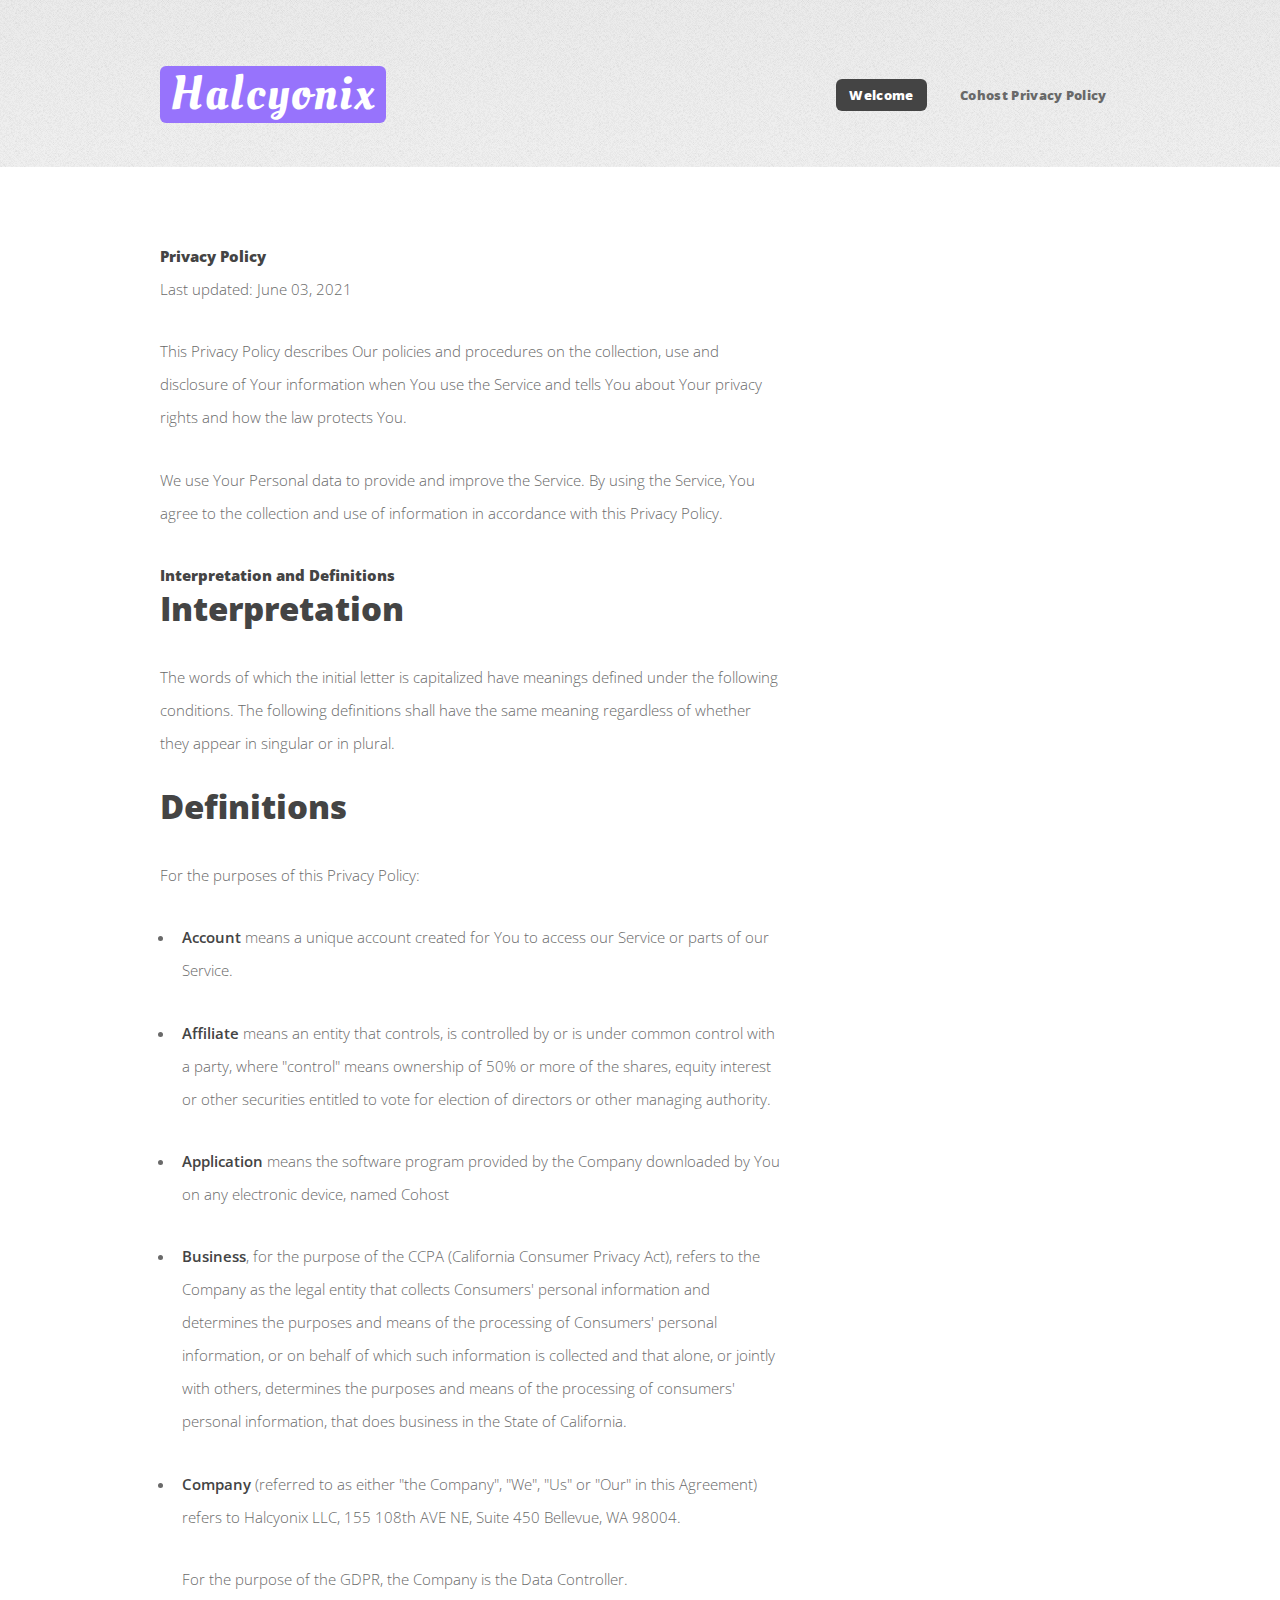
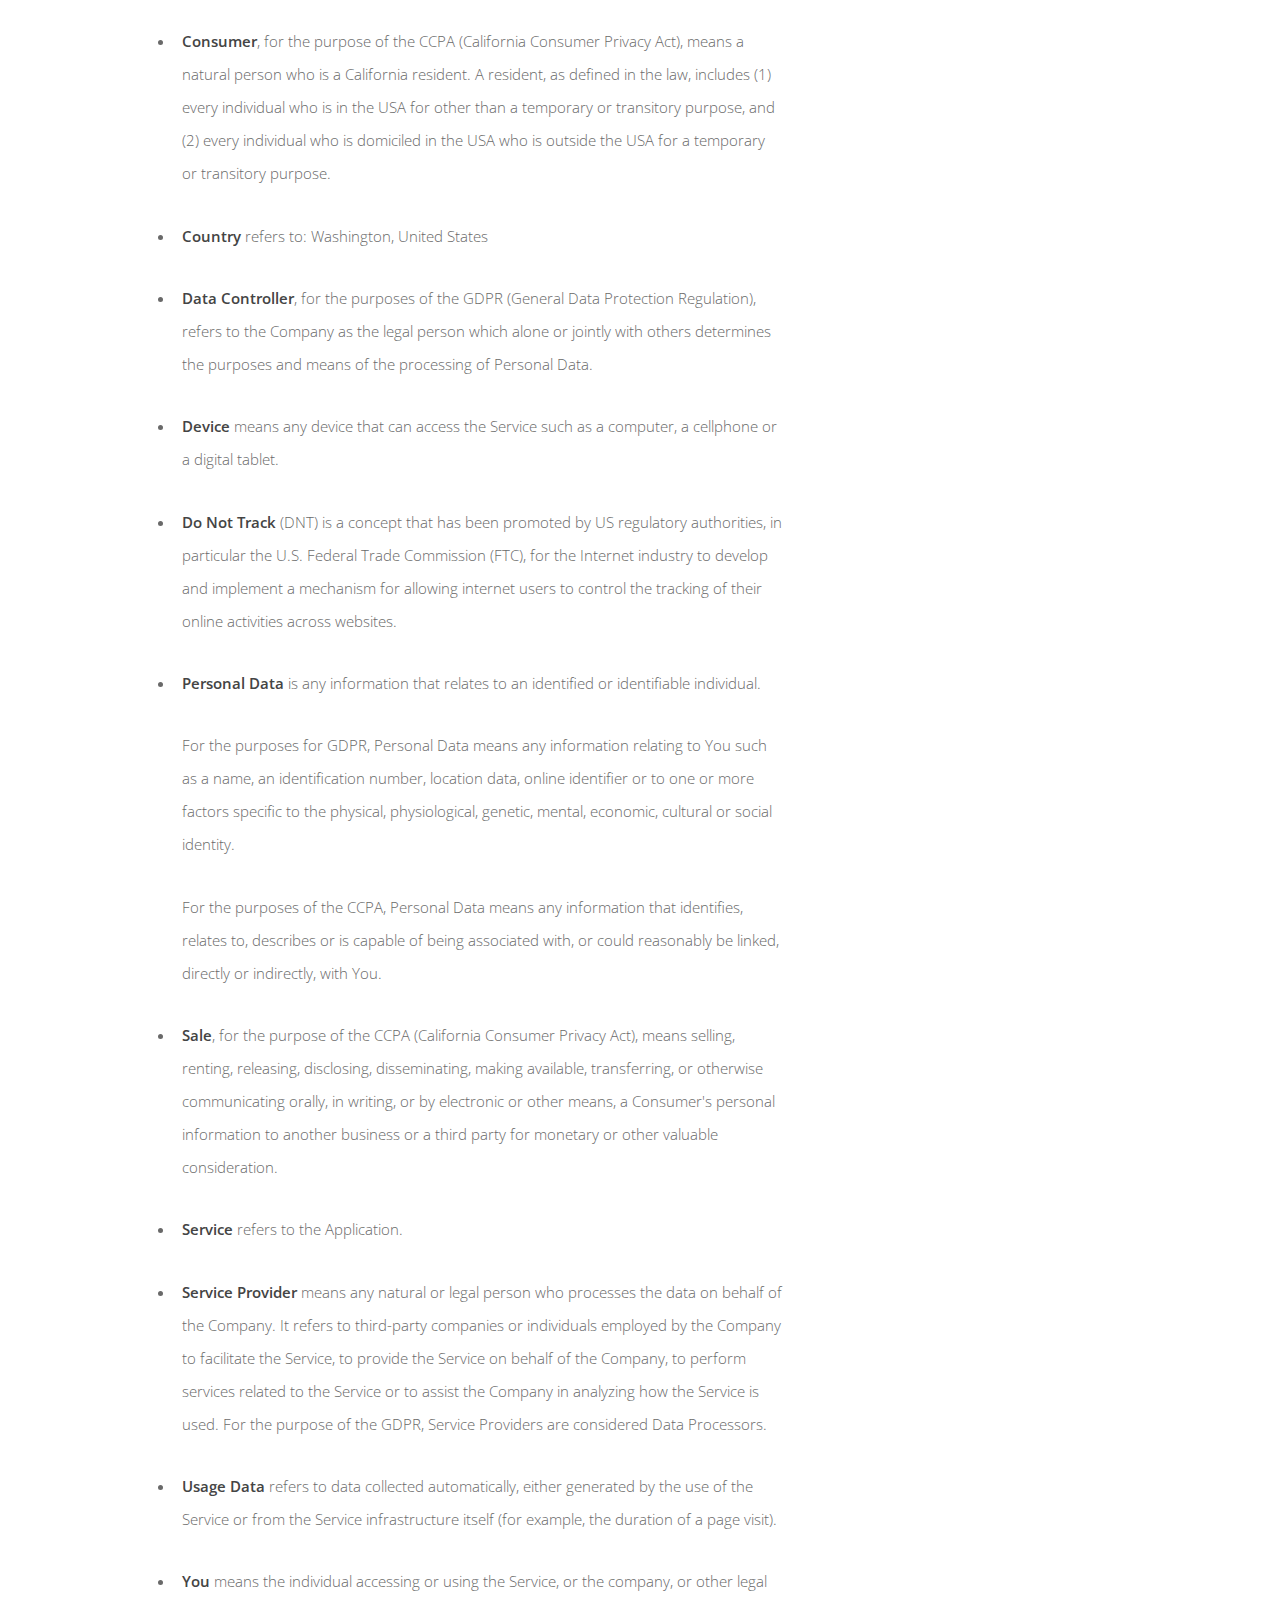
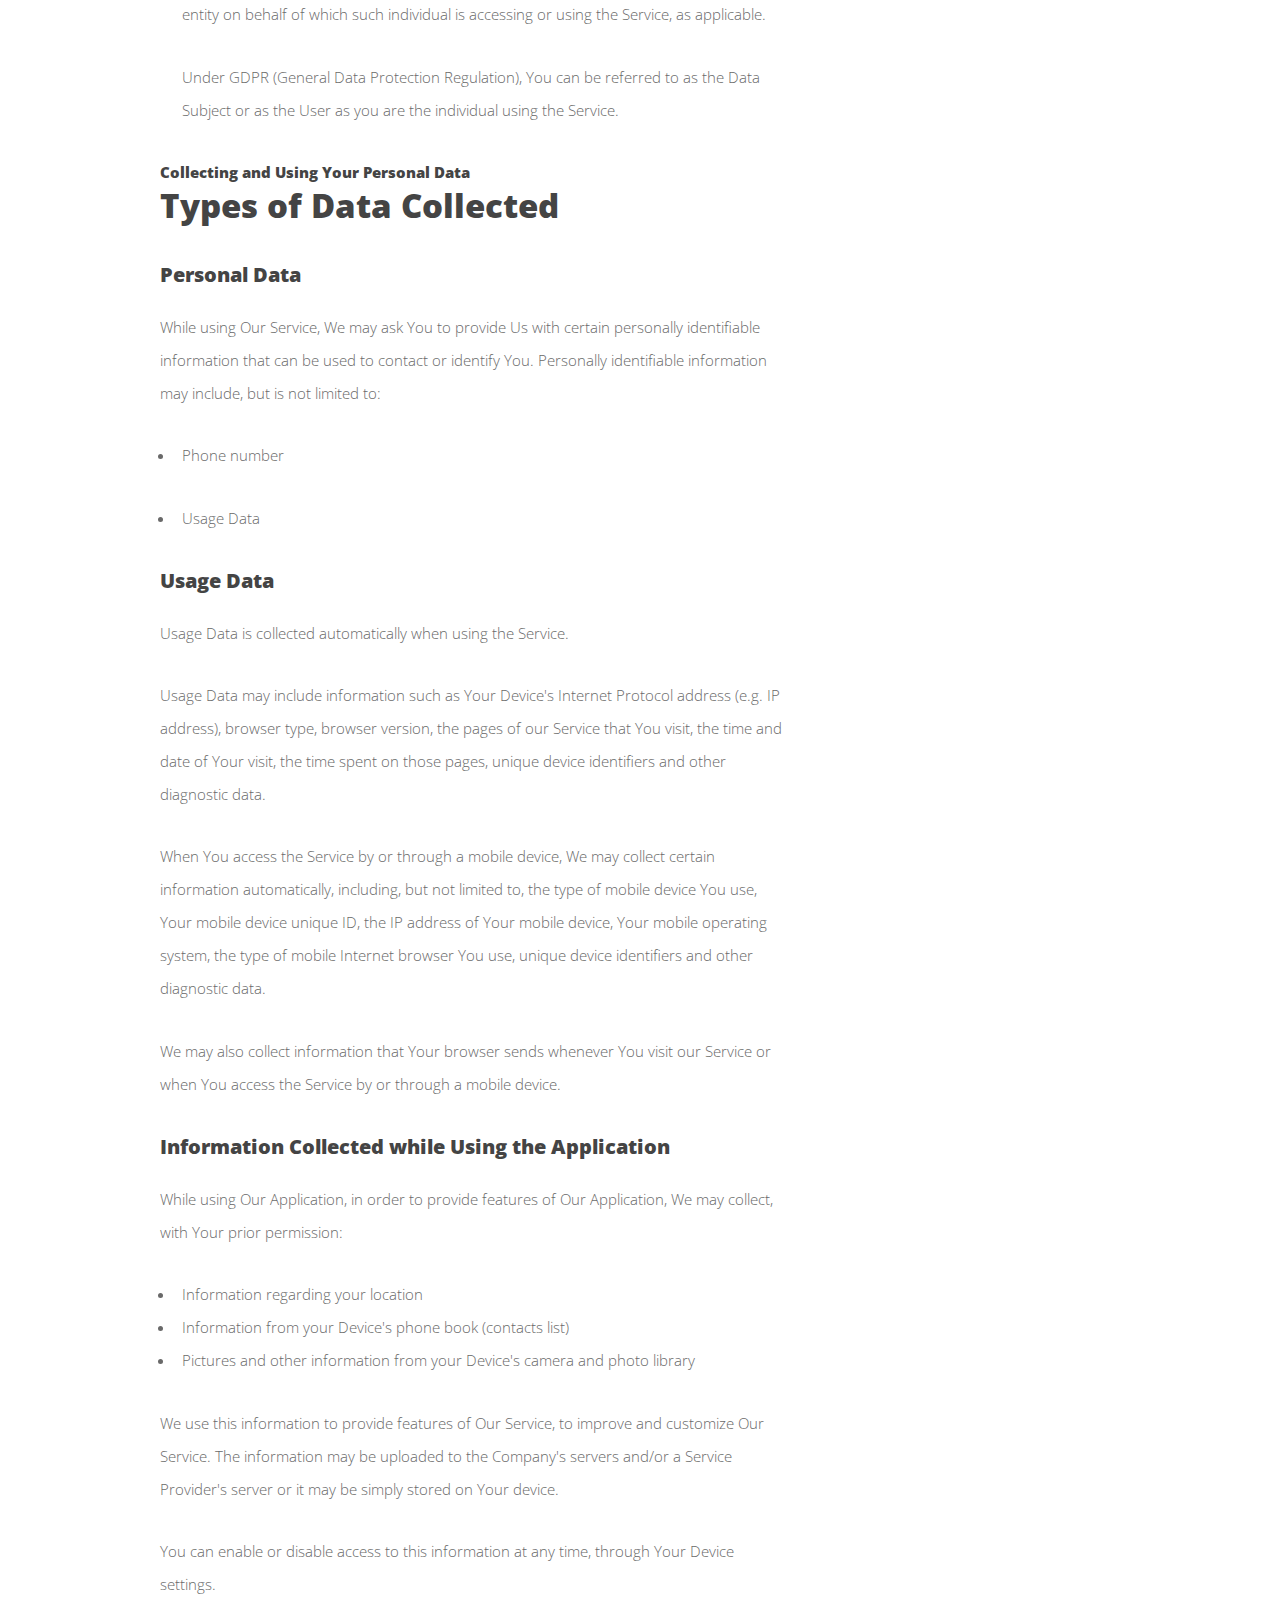
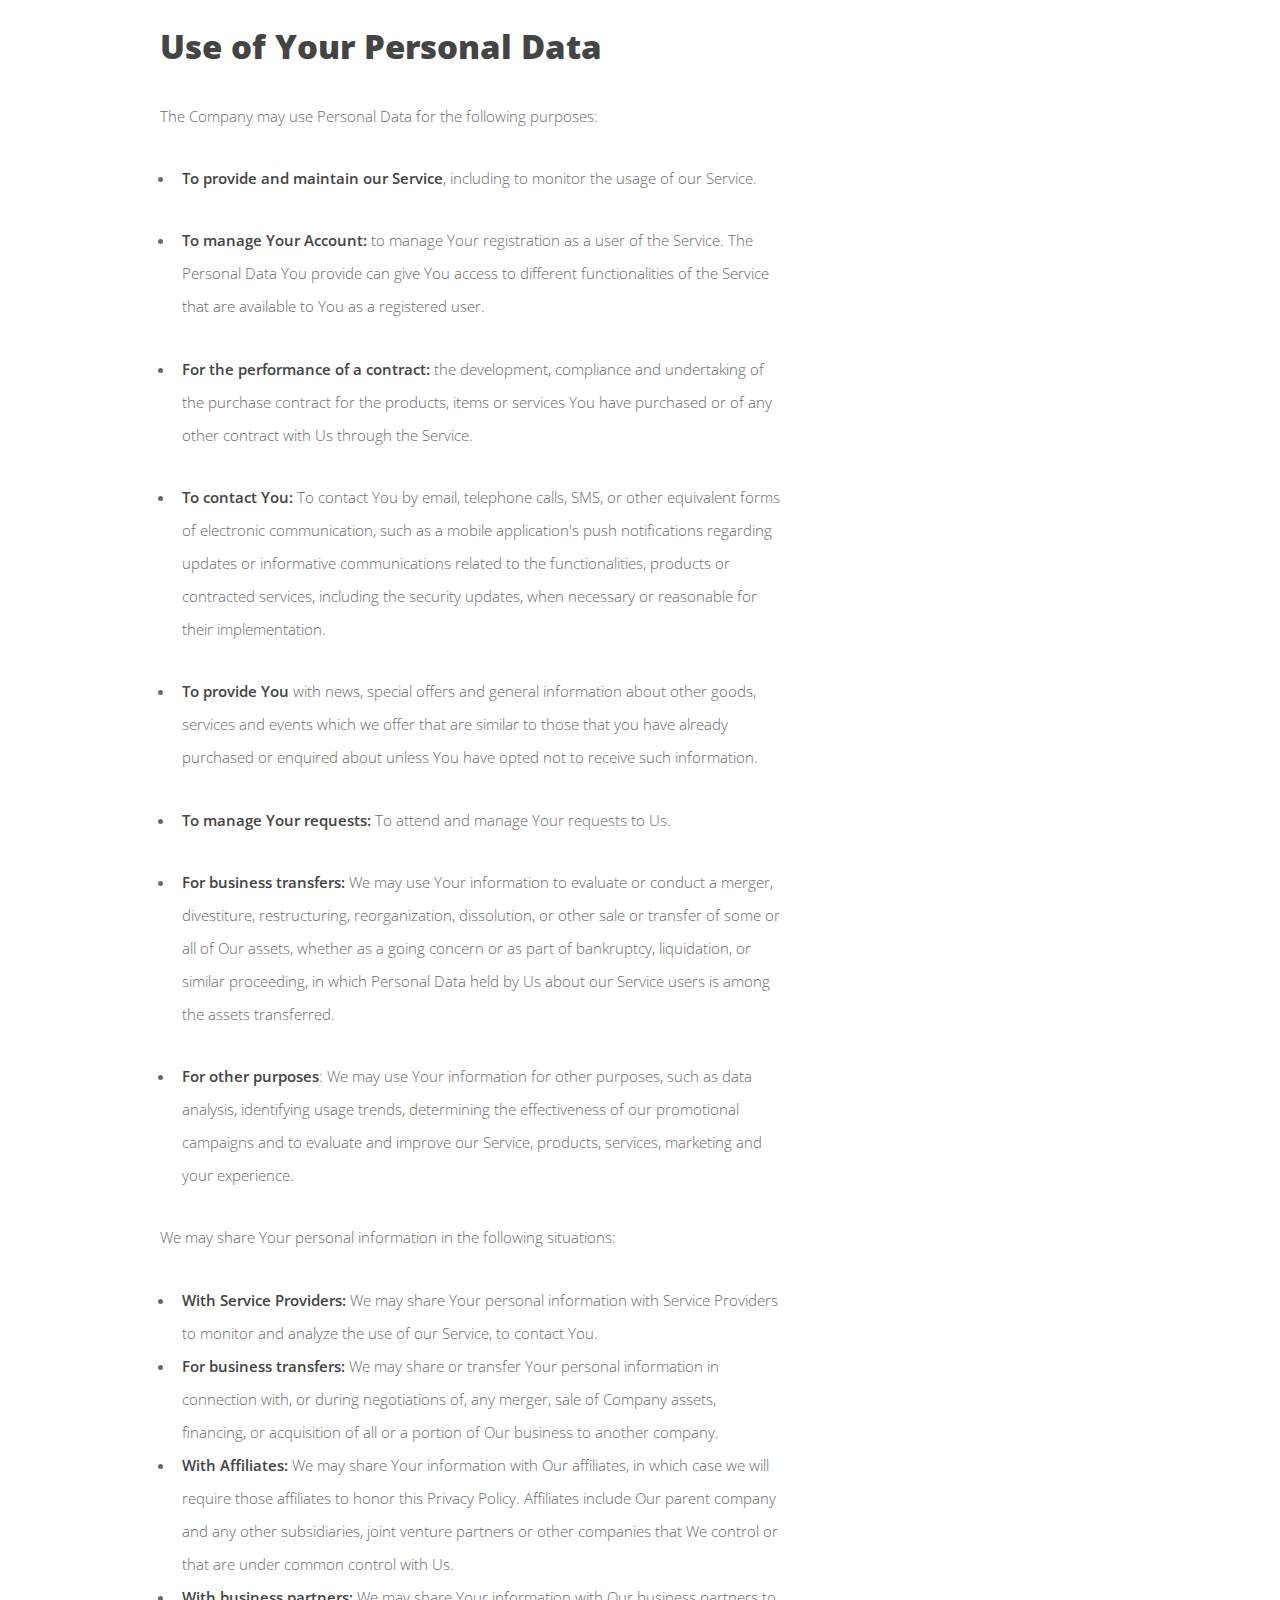
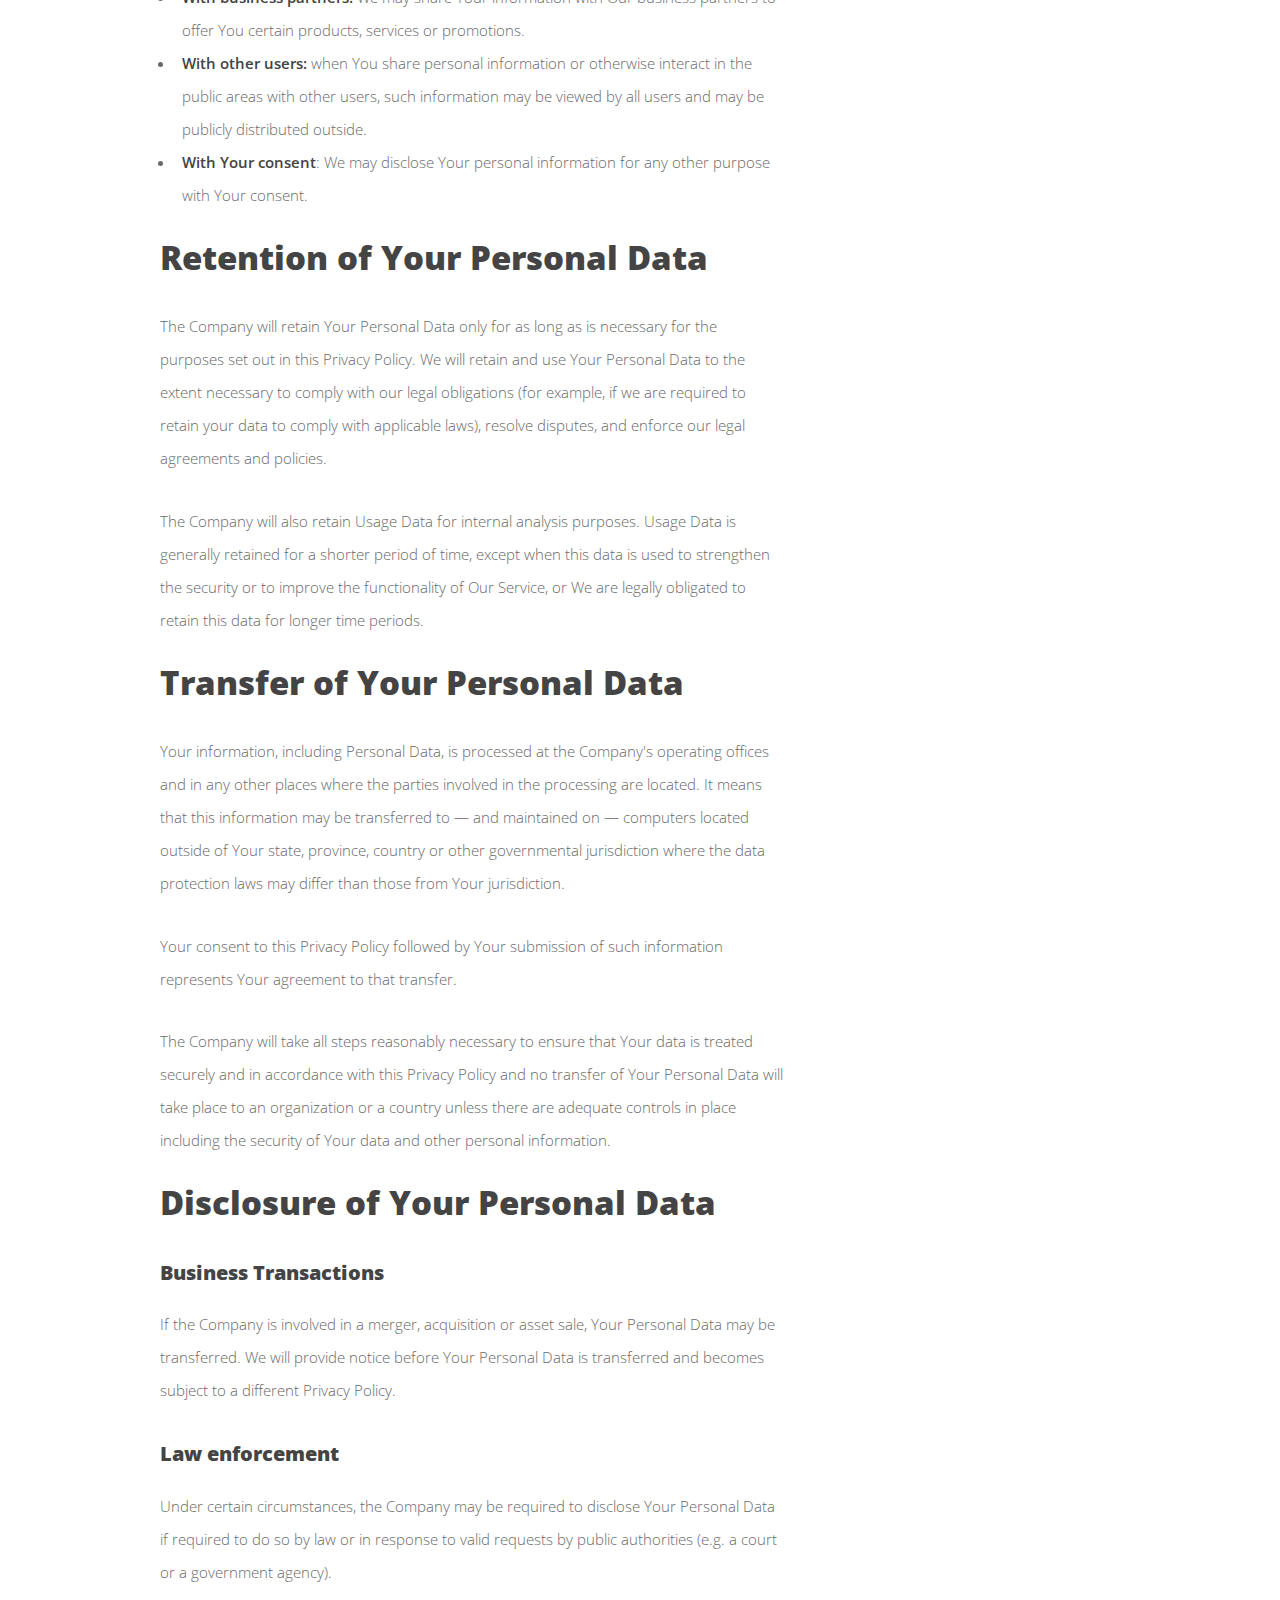
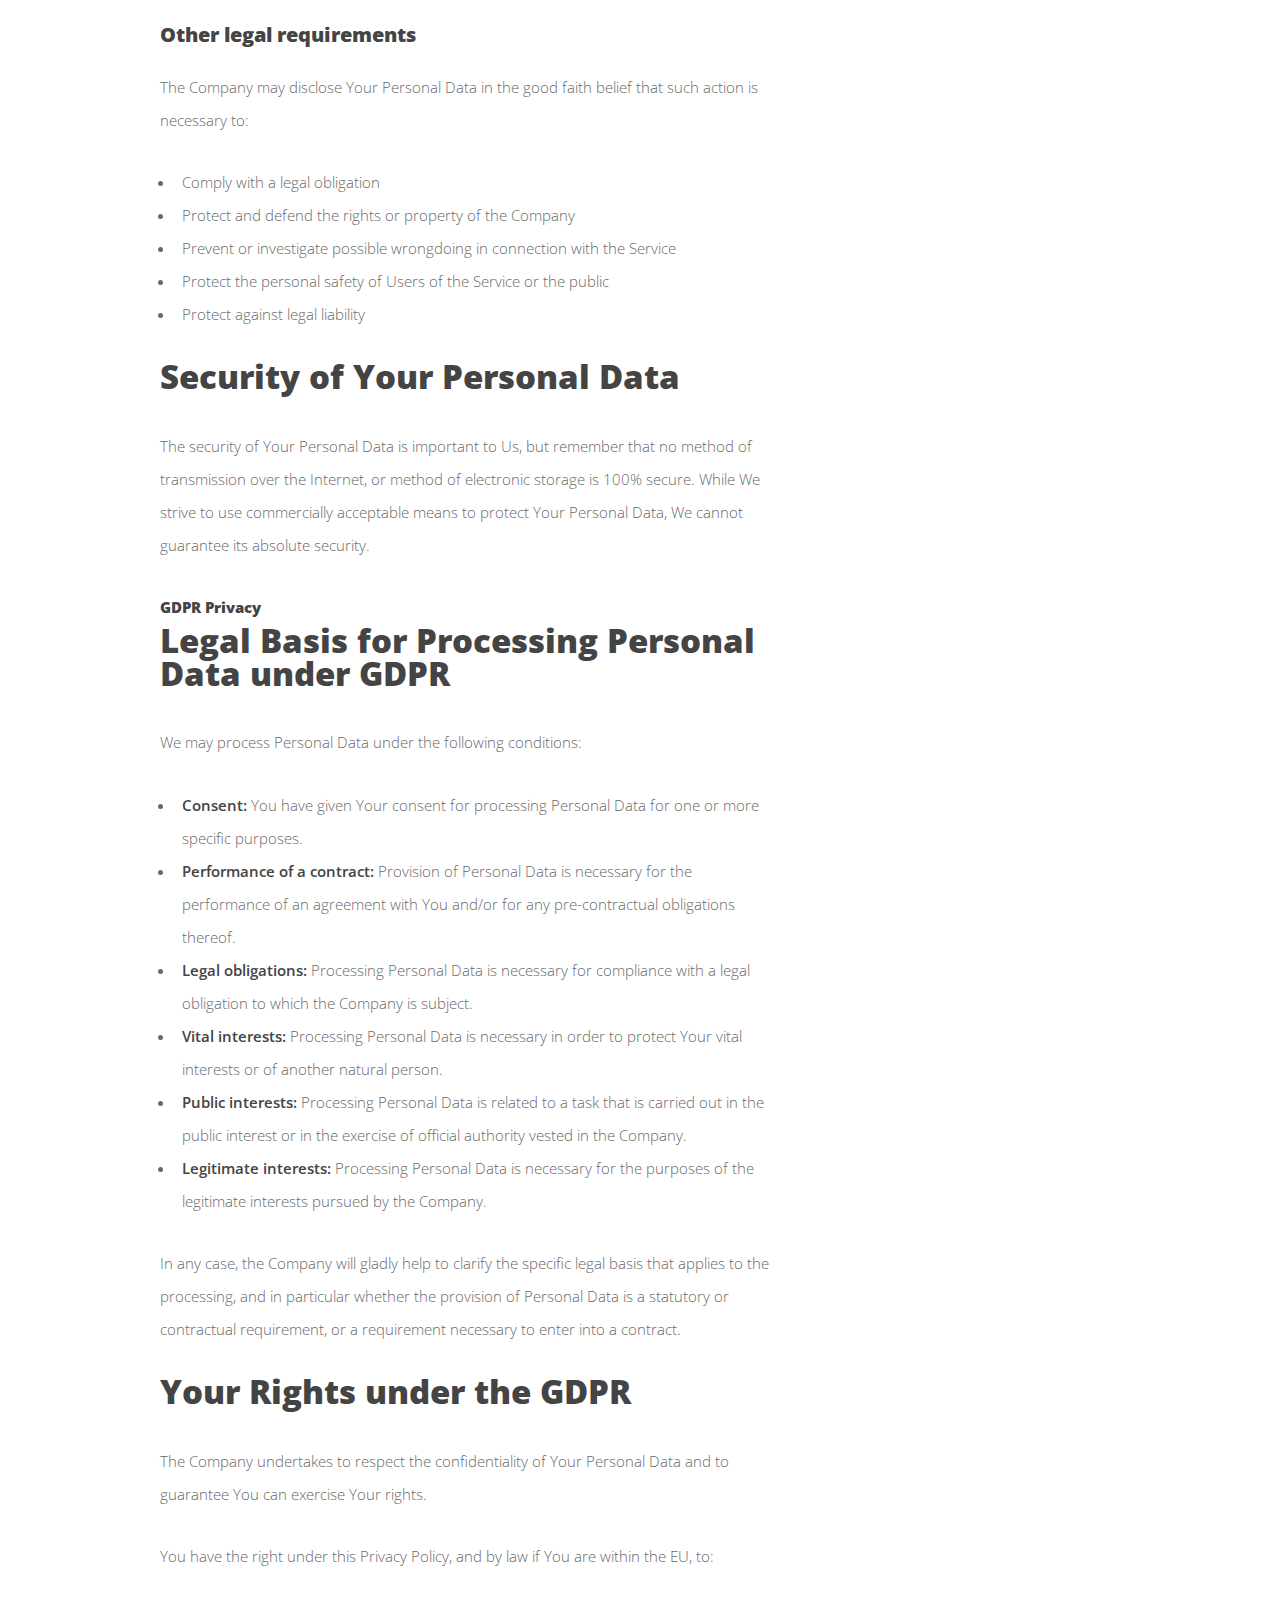
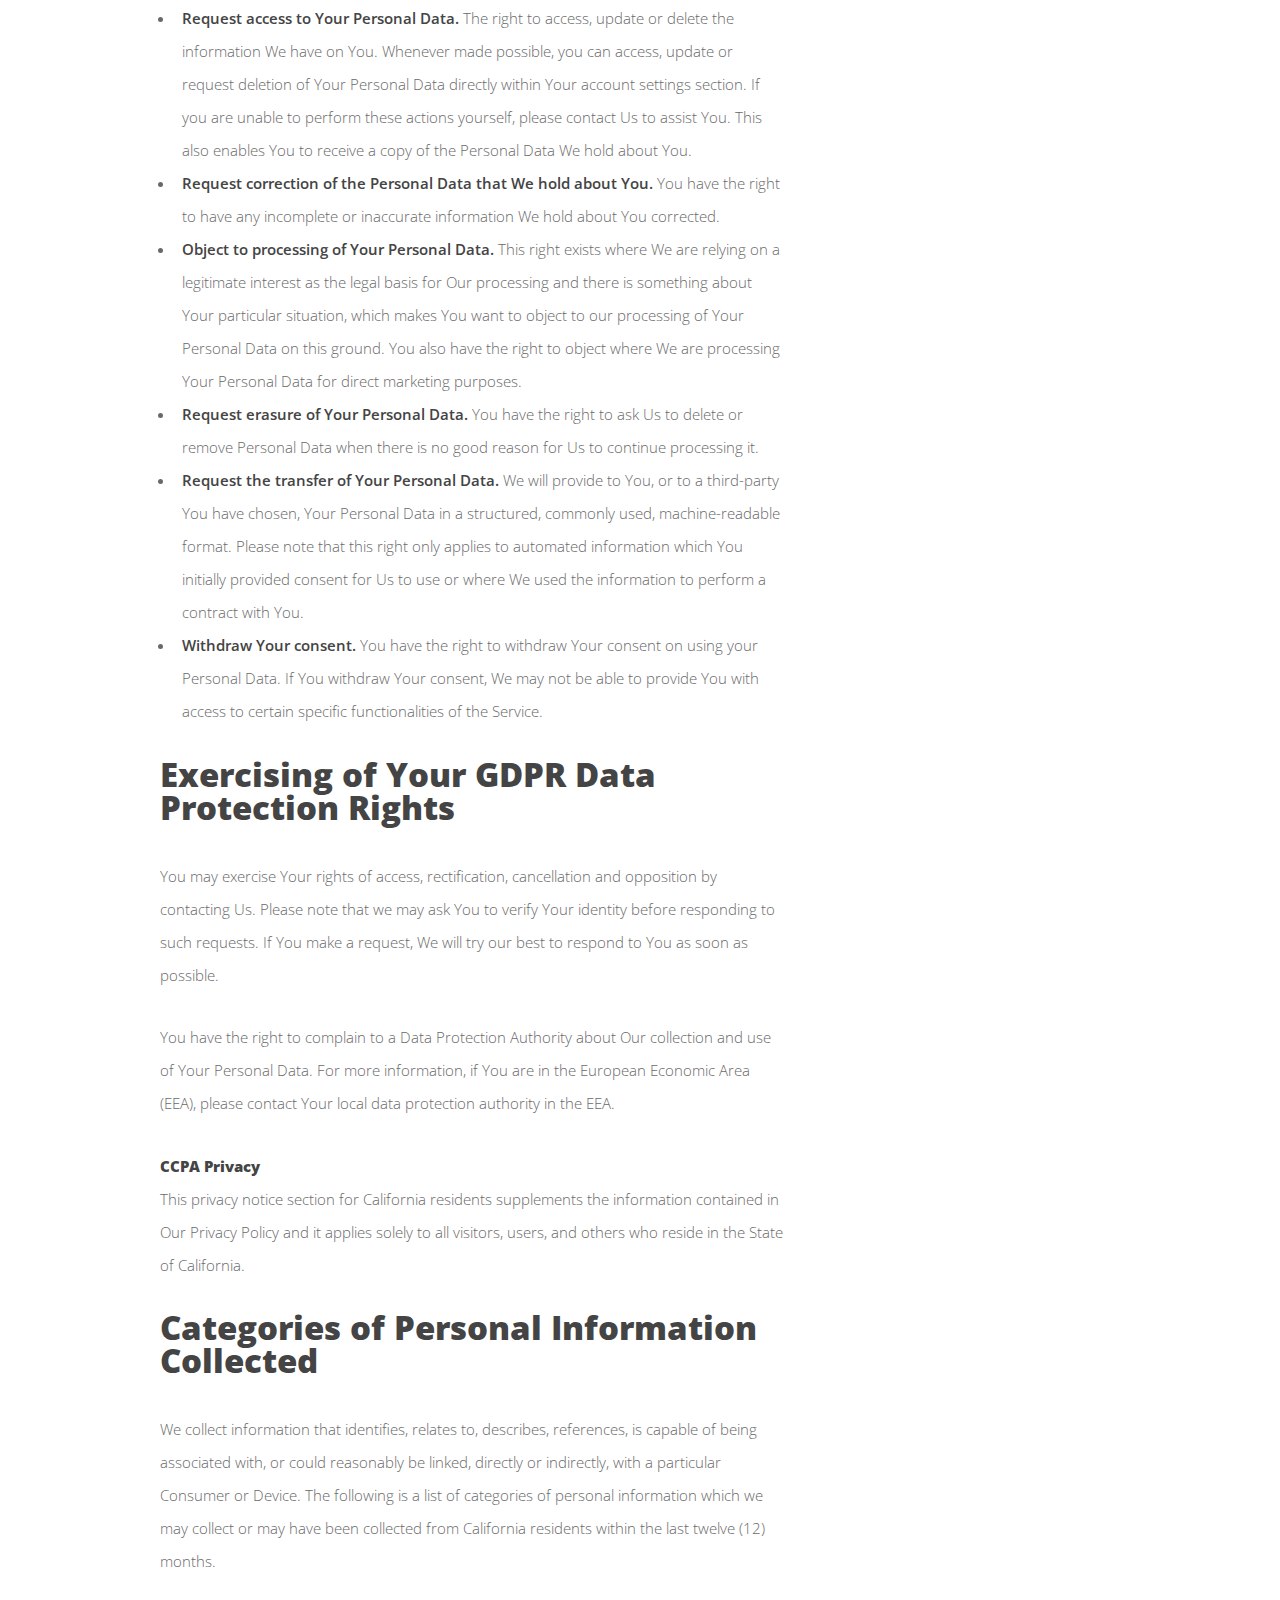
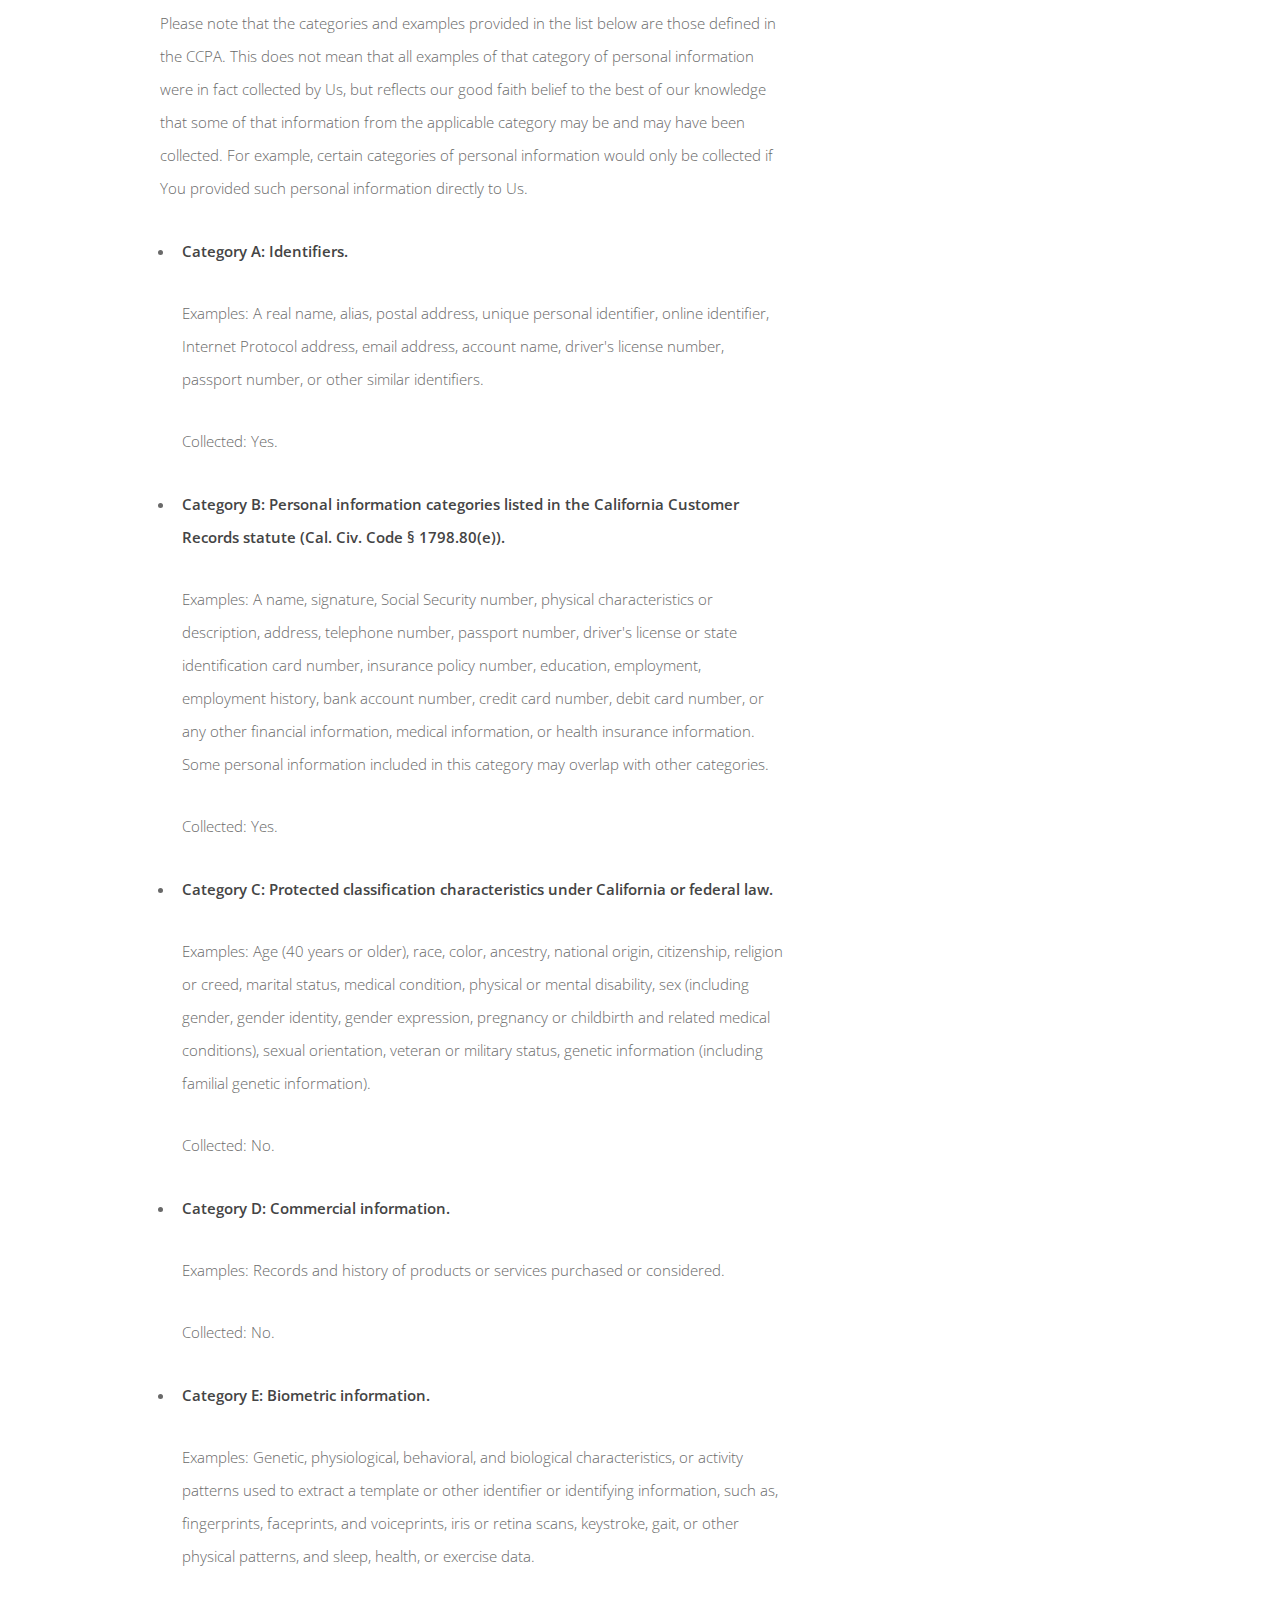
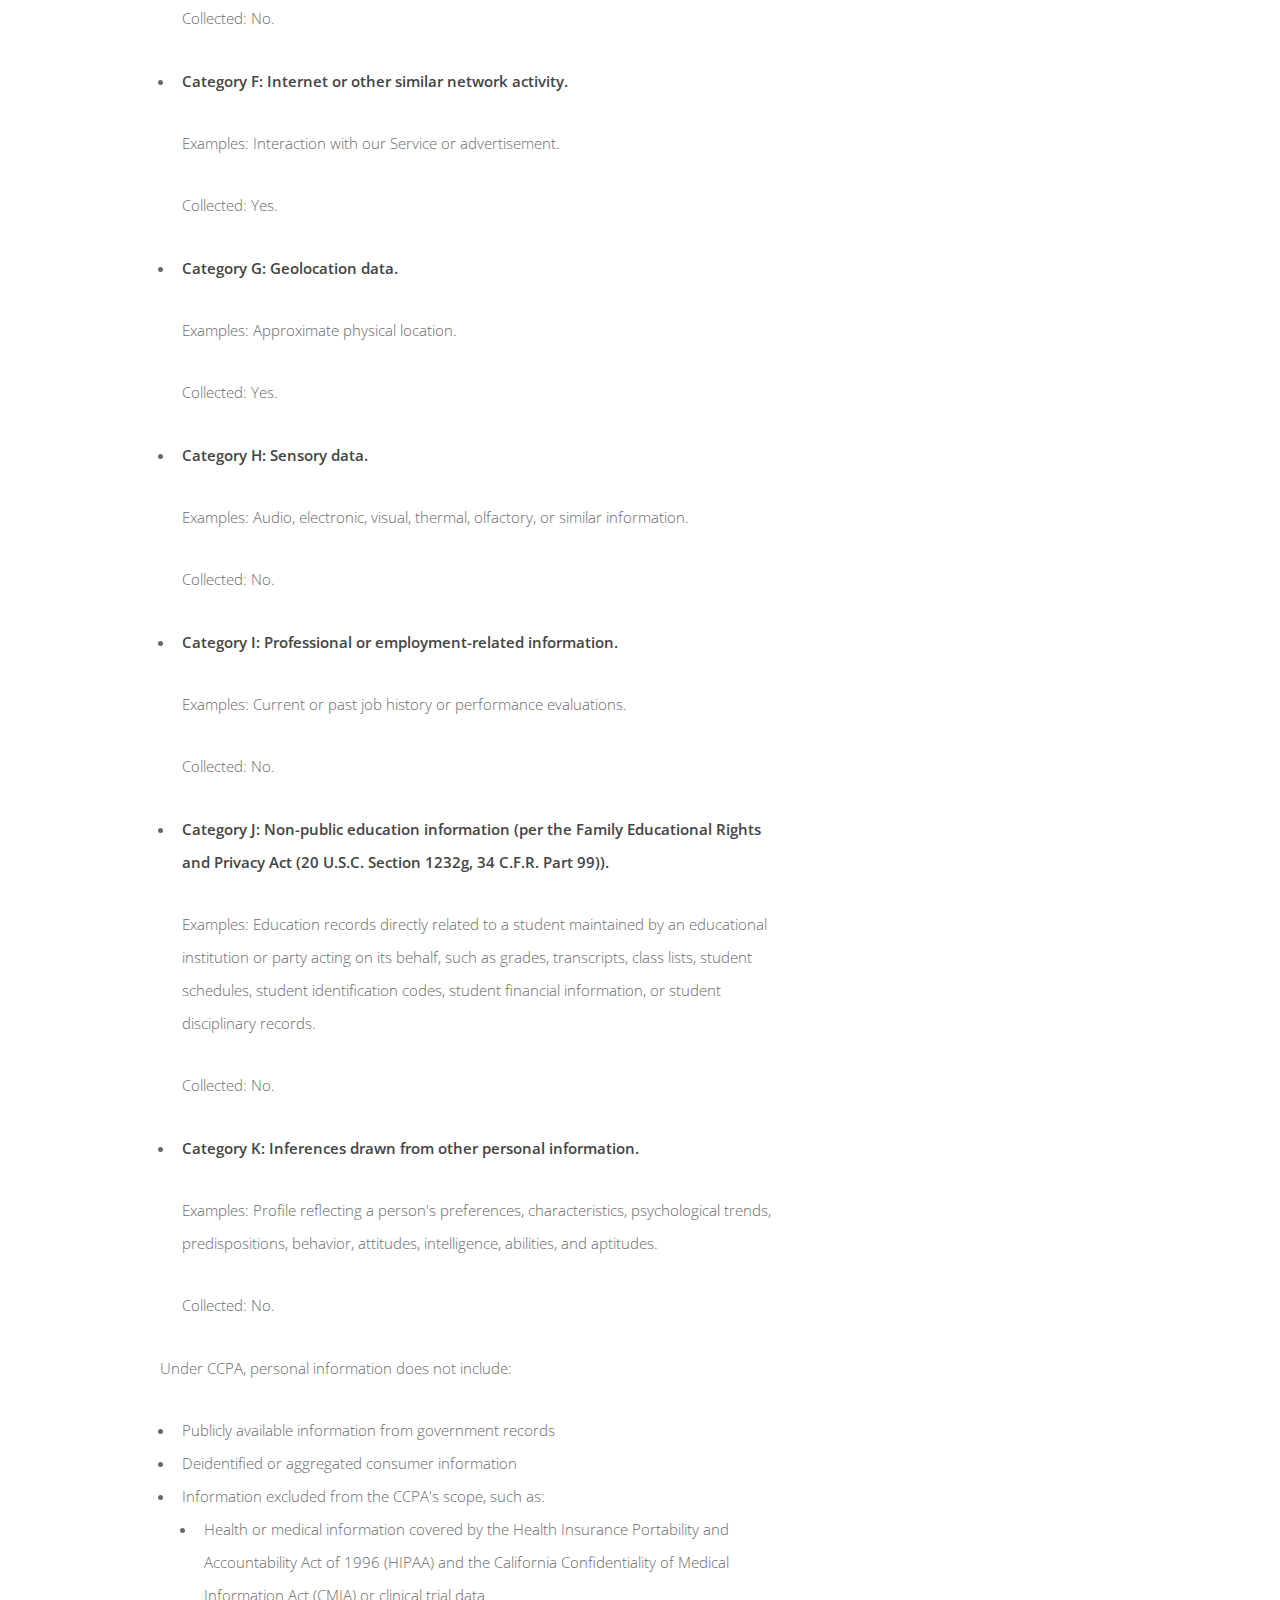
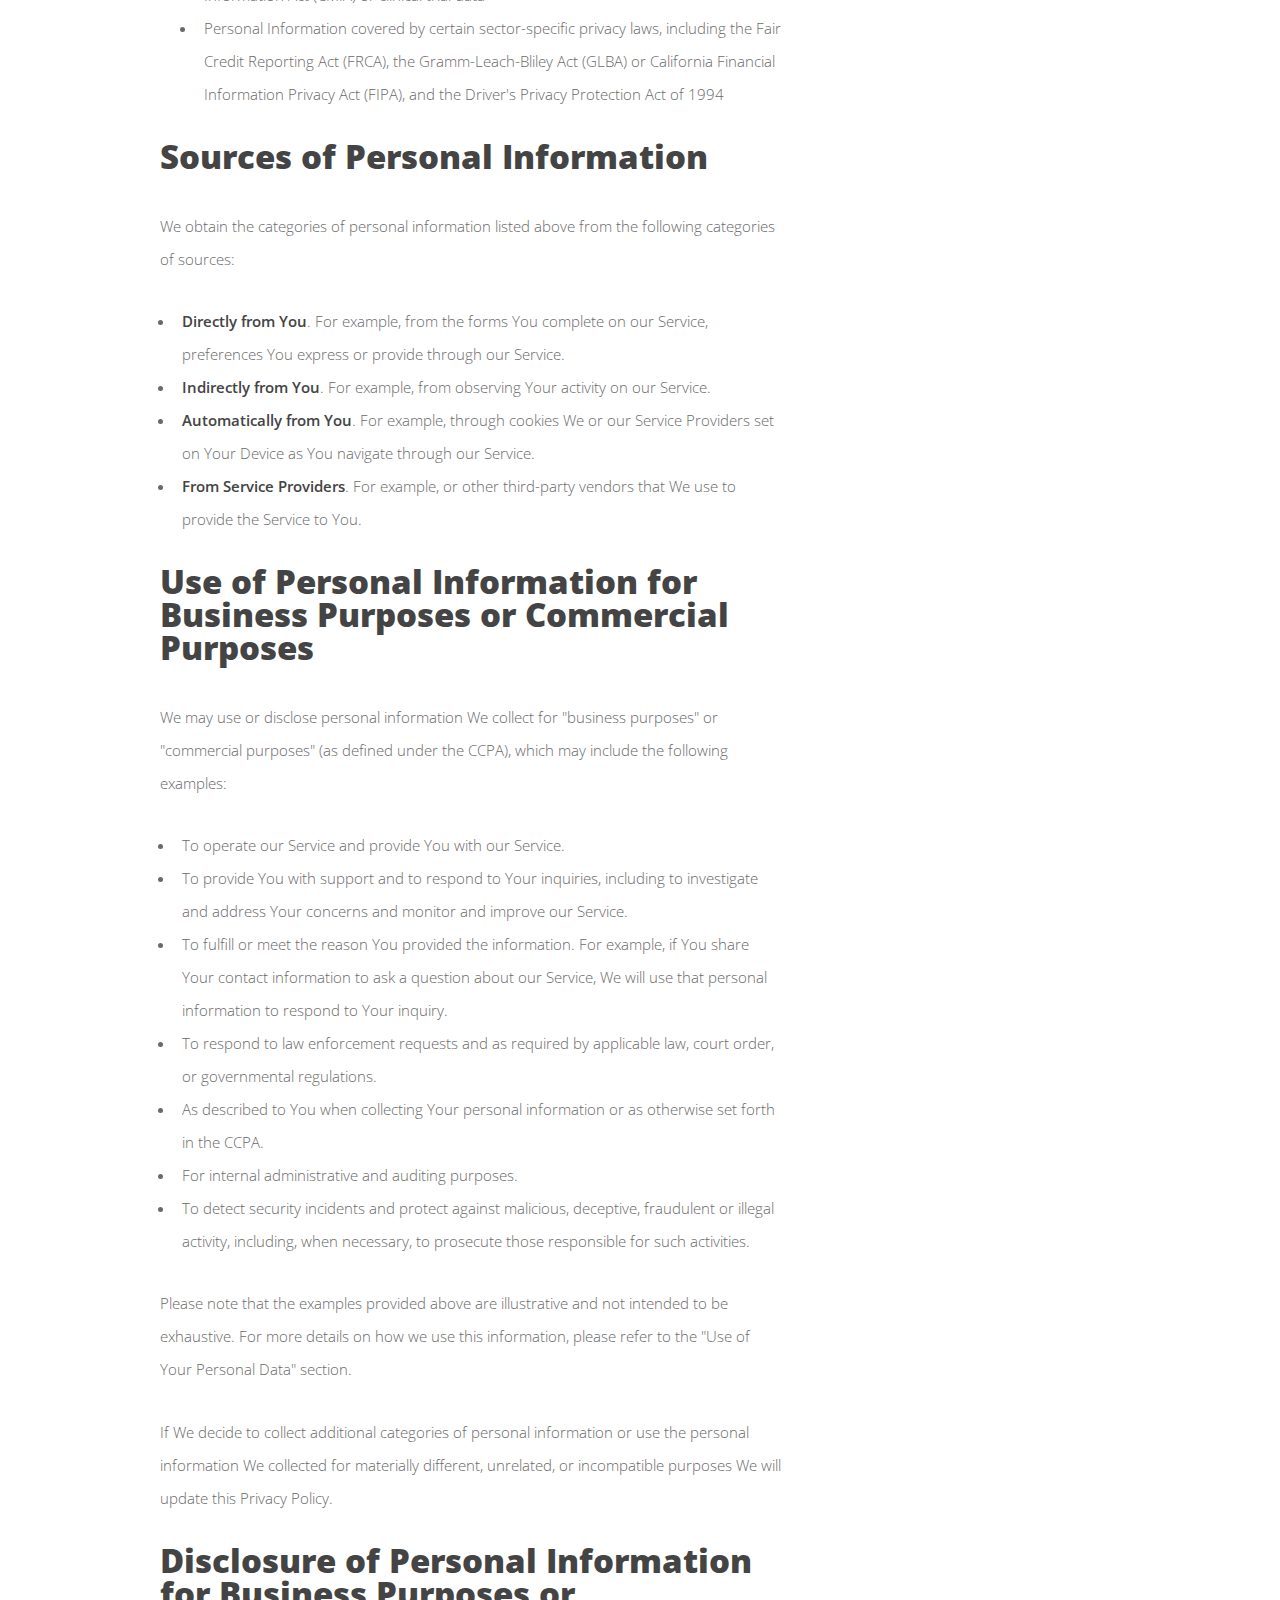
==== commit 8fa30d8e: "updated sidebar link" ====
--- a/left-sidebar.html
+++ b/left-sidebar.html
@@ -5,88 +5,39 @@
 	Free for personal and commercial use under the CCA 3.0 license (html5up.net/license)
 -->
 <html>
-	<head>
-		<title>Verti by HTML5 UP</title>
-		<meta charset="utf-8" />
-		<meta name="viewport" content="width=device-width, initial-scale=1, user-scalable=no" />
-		<link rel="stylesheet" href="assets/css/main.css" />
-	</head>
-	<body class="is-preload left-sidebar">
-		<div id="page-wrapper">
-
-			<!-- Header -->
-				<div id="header-wrapper">
-					<header id="header" class="container">
-
-						<!-- Logo -->
-							<div id="logo">
-								<h1><a href="index.html">Verti</a></h1>
-								<span>by HTML5 UP</span>
-							</div>
-
-						<!-- Nav -->
-							<nav id="nav">
-								<ul>
-									<li><a href="index.html">Welcome</a></li>
-									<li>
-										<a href="#">Dropdown</a>
-										<ul>
-											<li><a href="#">Lorem ipsum dolor</a></li>
-											<li><a href="#">Magna phasellus</a></li>
-											<li>
-												<a href="#">Phasellus consequat</a>
-												<ul>
-													<li><a href="#">Lorem ipsum dolor</a></li>
-													<li><a href="#">Phasellus consequat</a></li>
-													<li><a href="#">Magna phasellus</a></li>
-													<li><a href="#">Etiam dolore nisl</a></li>
-												</ul>
-											</li>
-											<li><a href="#">Veroeros feugiat</a></li>
-										</ul>
-									</li>
-									<li class="current"><a href="left-sidebar.html">Left Sidebar</a></li>
-									<li><a href="right-sidebar.html">Right Sidebar</a></li>
-									<li><a href="no-sidebar.html">No Sidebar</a></li>
-								</ul>
-							</nav>
-
-					</header>
-				</div>
+    <head>
+        <title>Halcyonix</title>
+        <meta charset="utf-8" />
+        <meta name="viewport" content="width=device-width, initial-scale=1, user-scalable=no" />
+        <link rel="stylesheet" href="assets/css/main.css" />
+    </head>
+    <body class="is-preload homepage">
+        <div id="page-wrapper">
+
+            <!-- Header -->
+                <div id="header-wrapper">
+                    <header id="header" class="container">
+
+                        <!-- Logo -->
+                            <div id="logo">
+                                <h1><a href="index.html">Halcyonix</a></h1>
+                            </div>
+
+                        <!-- Nav -->
+                            <nav id="nav">
+                                <ul>
+                                    <li class="current"><a href="index.html">Welcome</a></li>
+                                    <li><a href="left-sidebar.html">Cohost Privacy Policy</a></li>
+                                </ul>
+                            </nav>
+
+                    </header>
+                </div>
 
 			<!-- Main -->
 				<div id="main-wrapper">
 					<div class="container">
 						<div class="row gtr-200">
-							<div class="col-4 col-12-medium">
-								<div id="sidebar">
-
-									<!-- Sidebar -->
-										<section>
-											<h3>Subheading</h3>
-											<p>Phasellus quam turpis, feugiat sit amet ornare in, hendrerit in lectus.
-											Praesent semper mod quis eget mi. Etiam eu ante risus. Aliquam erat volutpat.
-											Aliquam luctus et mattis lectus sit amet pulvinar. Nam turpis nisi
-											consequat etiam.</p>
-											<footer>
-												<a href="#" class="button icon solid fa-info-circle">Find out more</a>
-											</footer>
-										</section>
-
-										<section>
-											<h3>Subheading</h3>
-											<ul class="style2">
-												<li><a href="#">Amet turpis, feugiat et sit amet</a></li>
-												<li><a href="#">Ornare in hendrerit in lectus</a></li>
-												<li><a href="#">Semper mod quis eget mi dolore</a></li>
-												<li><a href="#">Quam turpis feugiat sit dolor</a></li>
-												<li><a href="#">Amet ornare in hendrerit in lectus</a></li>
-												<li><a href="#">Semper mod quisturpis nisi</a></li>
-											</ul>
-										</section>
-
-								</div>
-							</div>
 							<div class="col-8 col-12-medium imp-medium">
 								<div id="content">
 
@@ -539,82 +490,37 @@
 
 			<!-- Footer -->
 				<div id="footer-wrapper">
-					<footer id="footer" class="container">
-						<div class="row">
-							<div class="col-3 col-6-medium col-12-small">
-
-								<!-- Links -->
-									<section class="widget links">
-										<h3>Random Stuff</h3>
-										<ul class="style2">
-											<li><a href="#">Etiam feugiat condimentum</a></li>
-											<li><a href="#">Aliquam imperdiet suscipit odio</a></li>
-											<li><a href="#">Sed porttitor cras in erat nec</a></li>
-											<li><a href="#">Felis varius pellentesque potenti</a></li>
-											<li><a href="#">Nullam scelerisque blandit leo</a></li>
-										</ul>
-									</section>
-
-							</div>
-							<div class="col-3 col-6-medium col-12-small">
-
-								<!-- Links -->
-									<section class="widget links">
-										<h3>Random Stuff</h3>
-										<ul class="style2">
-											<li><a href="#">Etiam feugiat condimentum</a></li>
-											<li><a href="#">Aliquam imperdiet suscipit odio</a></li>
-											<li><a href="#">Sed porttitor cras in erat nec</a></li>
-											<li><a href="#">Felis varius pellentesque potenti</a></li>
-											<li><a href="#">Nullam scelerisque blandit leo</a></li>
-										</ul>
-									</section>
-
-							</div>
-							<div class="col-3 col-6-medium col-12-small">
-
-								<!-- Links -->
-									<section class="widget links">
-										<h3>Random Stuff</h3>
-										<ul class="style2">
-											<li><a href="#">Etiam feugiat condimentum</a></li>
-											<li><a href="#">Aliquam imperdiet suscipit odio</a></li>
-											<li><a href="#">Sed porttitor cras in erat nec</a></li>
-											<li><a href="#">Felis varius pellentesque potenti</a></li>
-											<li><a href="#">Nullam scelerisque blandit leo</a></li>
-										</ul>
-									</section>
-
-							</div>
-							<div class="col-3 col-6-medium col-12-small">
-
-								<!-- Contact -->
-									<section class="widget contact">
-										<h3>Contact Us</h3>
-										<ul>
-											<li><a href="#" class="icon brands fa-twitter"><span class="label">Twitter</span></a></li>
-											<li><a href="#" class="icon brands fa-facebook-f"><span class="label">Facebook</span></a></li>
-											<li><a href="#" class="icon brands fa-instagram"><span class="label">Instagram</span></a></li>
-											<li><a href="#" class="icon brands fa-dribbble"><span class="label">Dribbble</span></a></li>
-											<li><a href="#" class="icon brands fa-pinterest"><span class="label">Pinterest</span></a></li>
-										</ul>
-										<p>1234 Fictional Road<br />
-										Nashville, TN 00000<br />
-										(800) 555-0000</p>
-									</section>
-
-							</div>
-						</div>
-						<div class="row">
-							<div class="col-12">
-								<div id="copyright">
-									<ul class="menu">
-										<li>&copy; Untitled. All rights reserved</li><li>Design: <a href="http://html5up.net">HTML5 UP</a></li>
-									</ul>
-								</div>
-							</div>
-						</div>
-					</footer>
+                    <footer id="footer" class="container">
+                        <div class="row">
+                            <div class="col-3 col-6-medium col-12-small">
+
+                                <!-- Contact -->
+                                    <section class="widget contact last">
+                                        <h3>Contact Us</h3>
+                                        <ul>
+                                            <li><a href="#" class="icon brands fa-twitter"><span class="label">Twitter</span></a></li>
+                                            <li><a href="#" class="icon brands fa-facebook-f"><span class="label">Facebook</span></a></li>
+                                            <li><a href="#" class="icon brands fa-instagram"><span class="label">Instagram</span></a></li>
+                                            <li><a href="#" class="icon brands fa-dribbble"><span class="label">Dribbble</span></a></li>
+                                            <li><a href="#" class="icon brands fa-pinterest"><span class="label">Pinterest</span></a></li>
+                                        </ul>
+                                        <p>Halcyonix LLC<br />
+                                        Bellevue, WA 98004<br />
+                                        patrickhalcyonix@outlook.com</p>
+                                    </section>
+
+                            </div>
+                        </div>
+                        <div class="row">
+                            <div class="col-12">
+                                <div id="copyright">
+                                    <ul class="menu">
+                                        <li>&copy; Halcyonix LLC. All rights reserved</li><li>Design: <a href="http://html5up.net">HTML5 UP</a></li>
+                                    </ul>
+                                </div>
+                            </div>
+                        </div>
+                    </footer>
 				</div>
 
 			</div>
--- a/assets/css/main.css
+++ b/assets/css/main.css
@@ -1938,7 +1938,7 @@
 	}
 
 		#logo h1 {
-			background: #ff4486;
+			background: #9773fc;
 			color: #fff;
 			border-radius: 6px;
 			font-family: 'Oleo Script', serif;
@@ -2685,4 +2685,4 @@
 				text-align: left;
 			}
 
-	}+	}
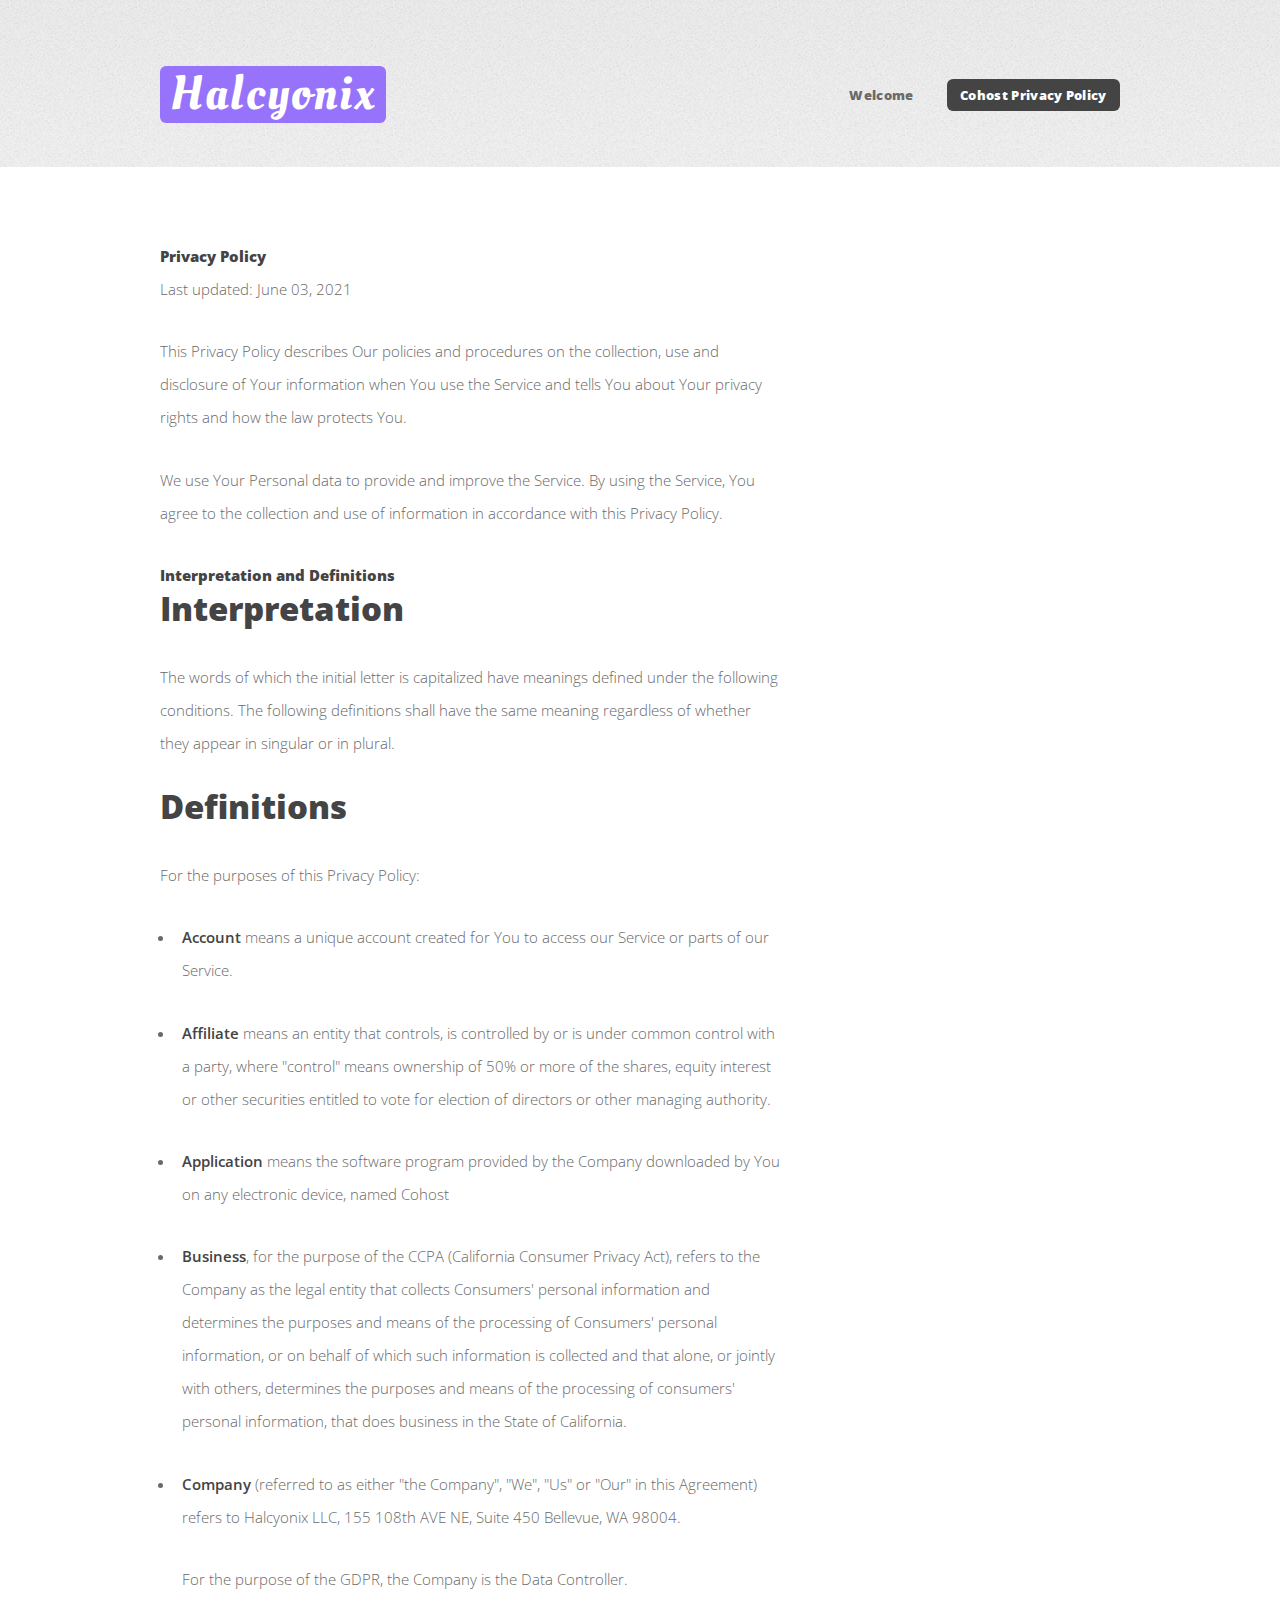
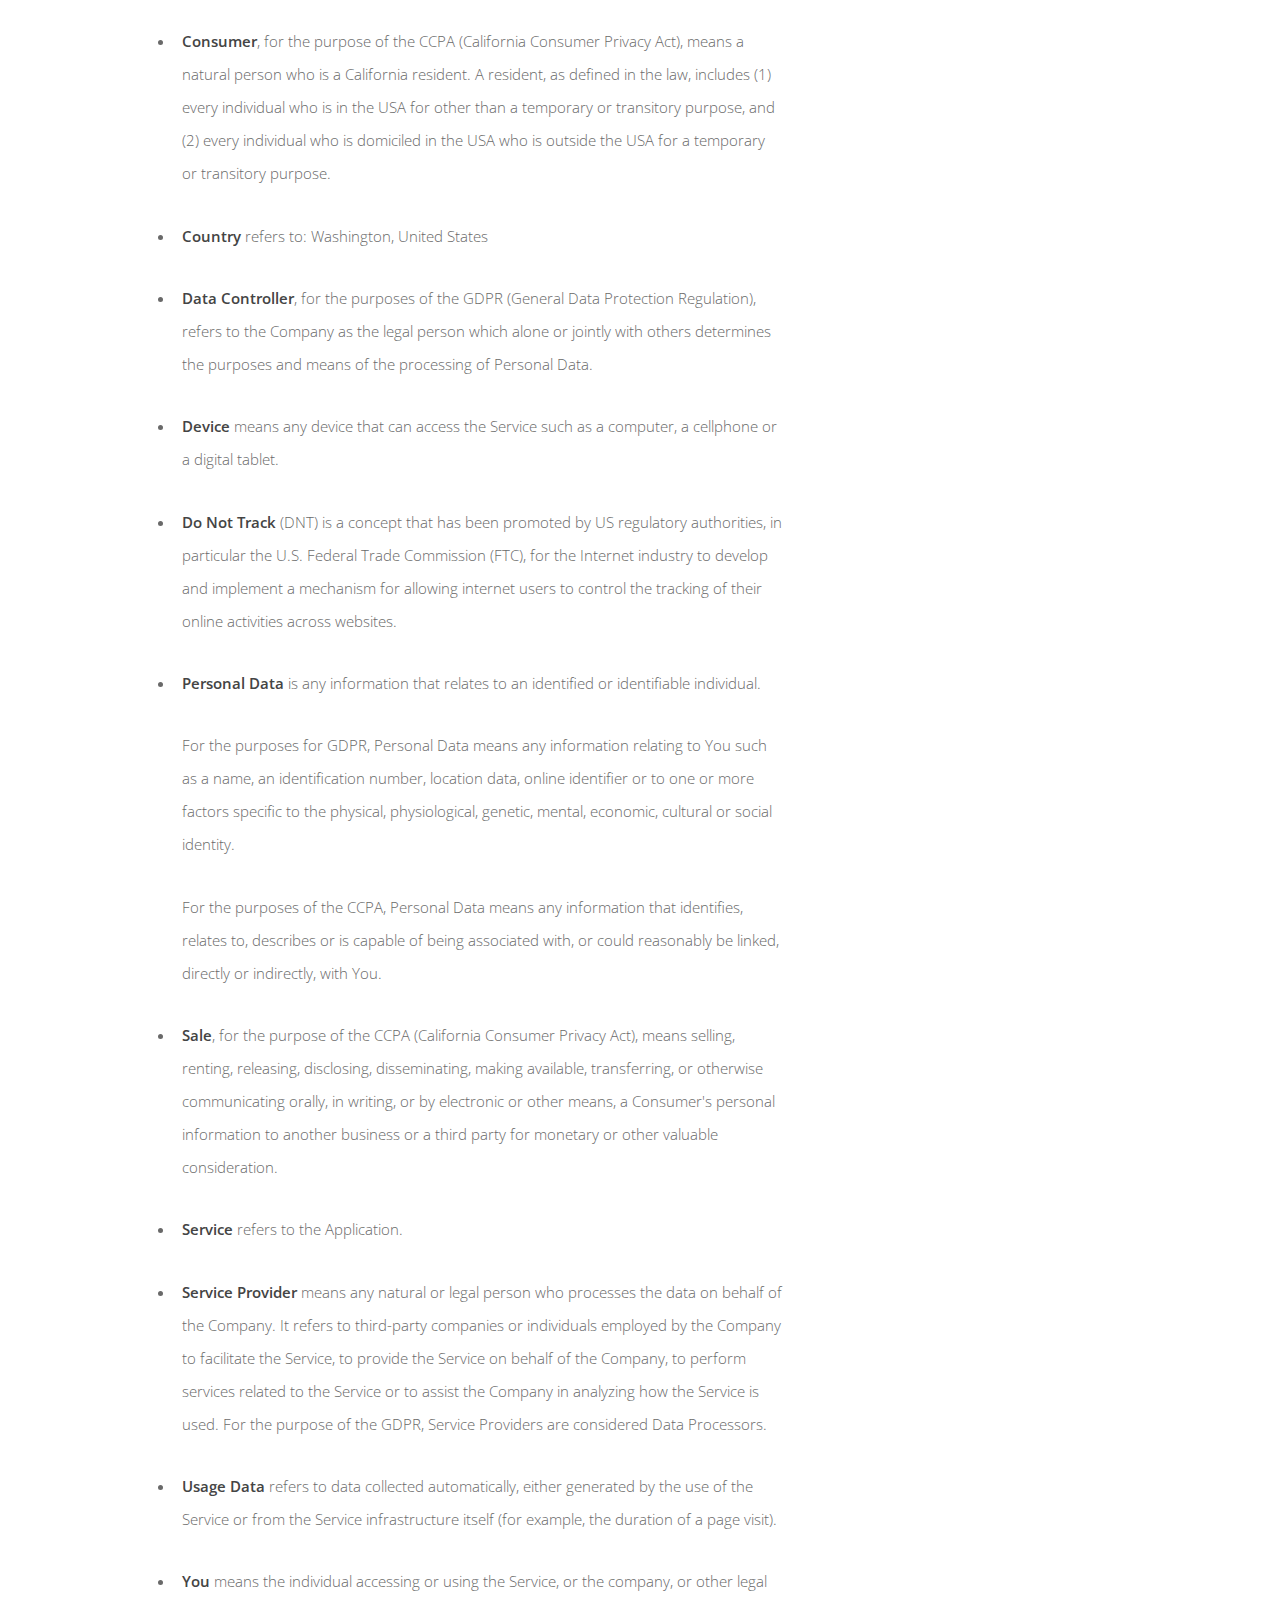
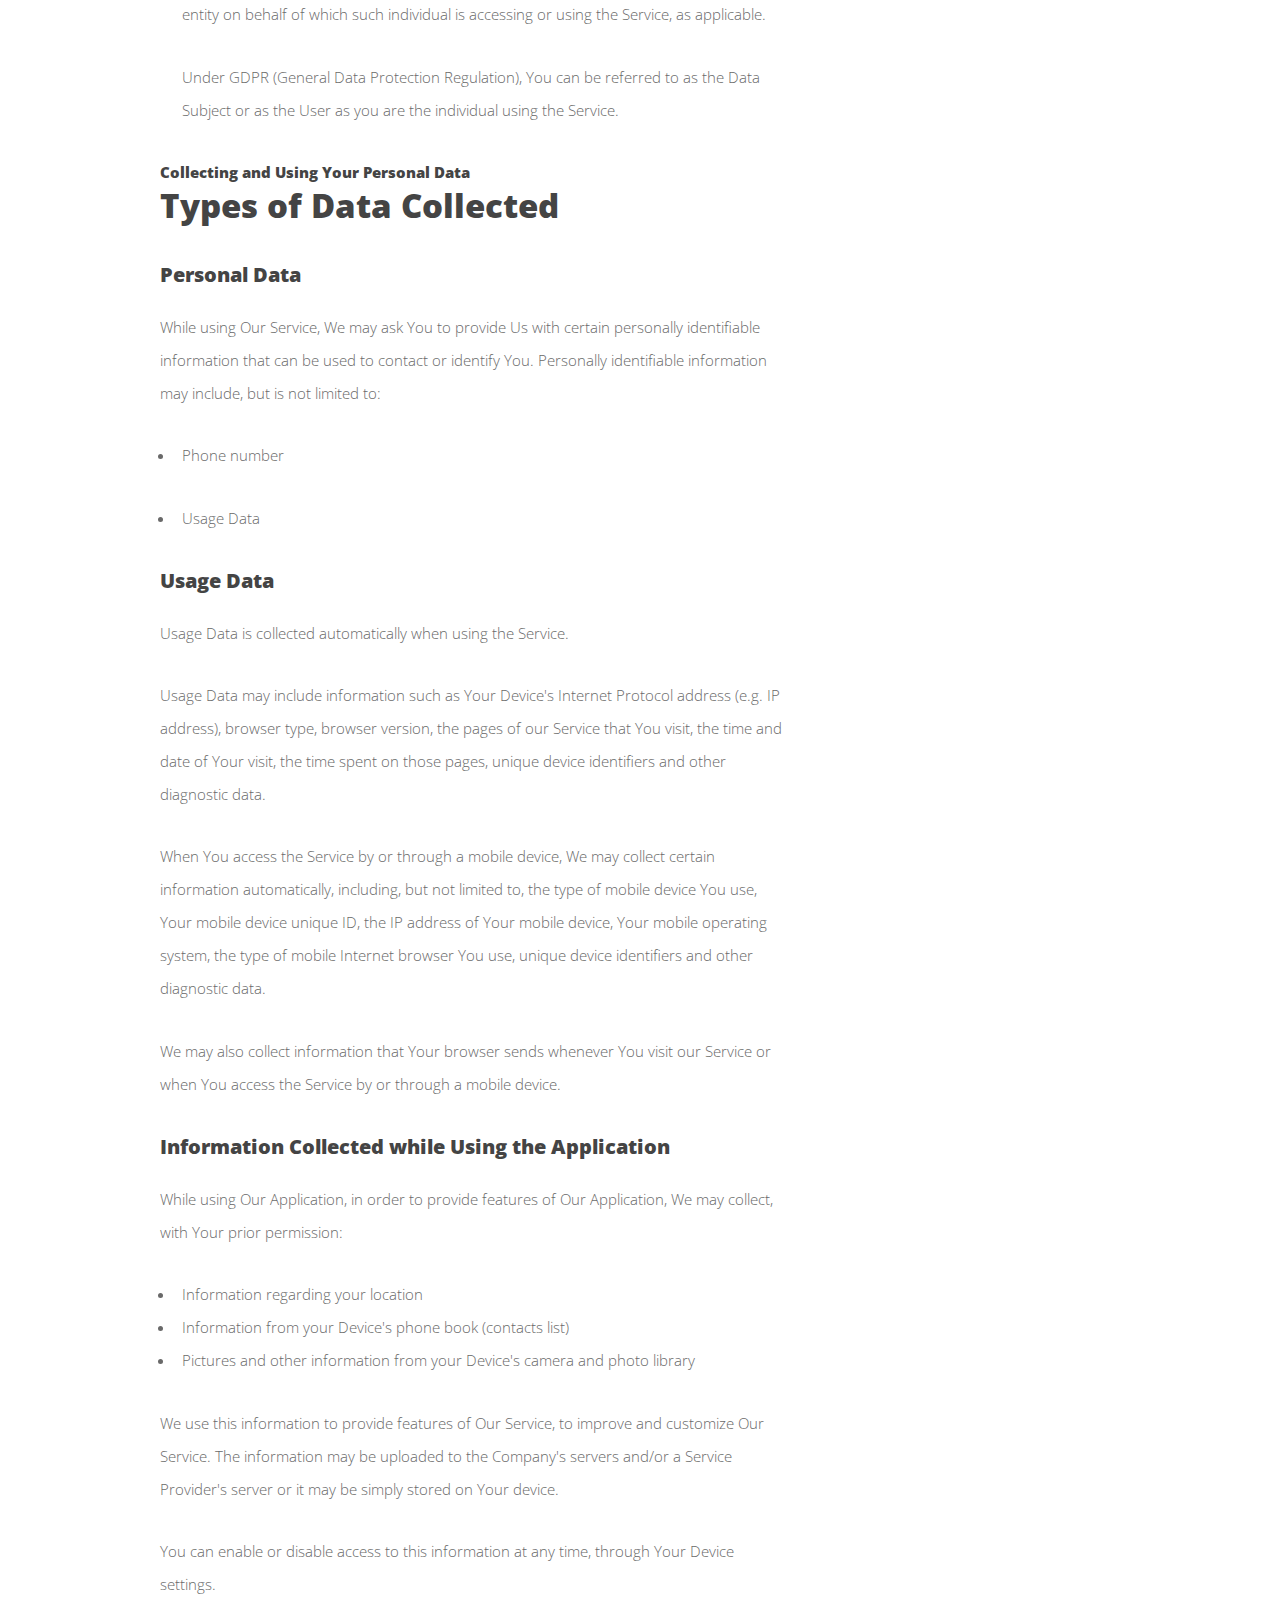
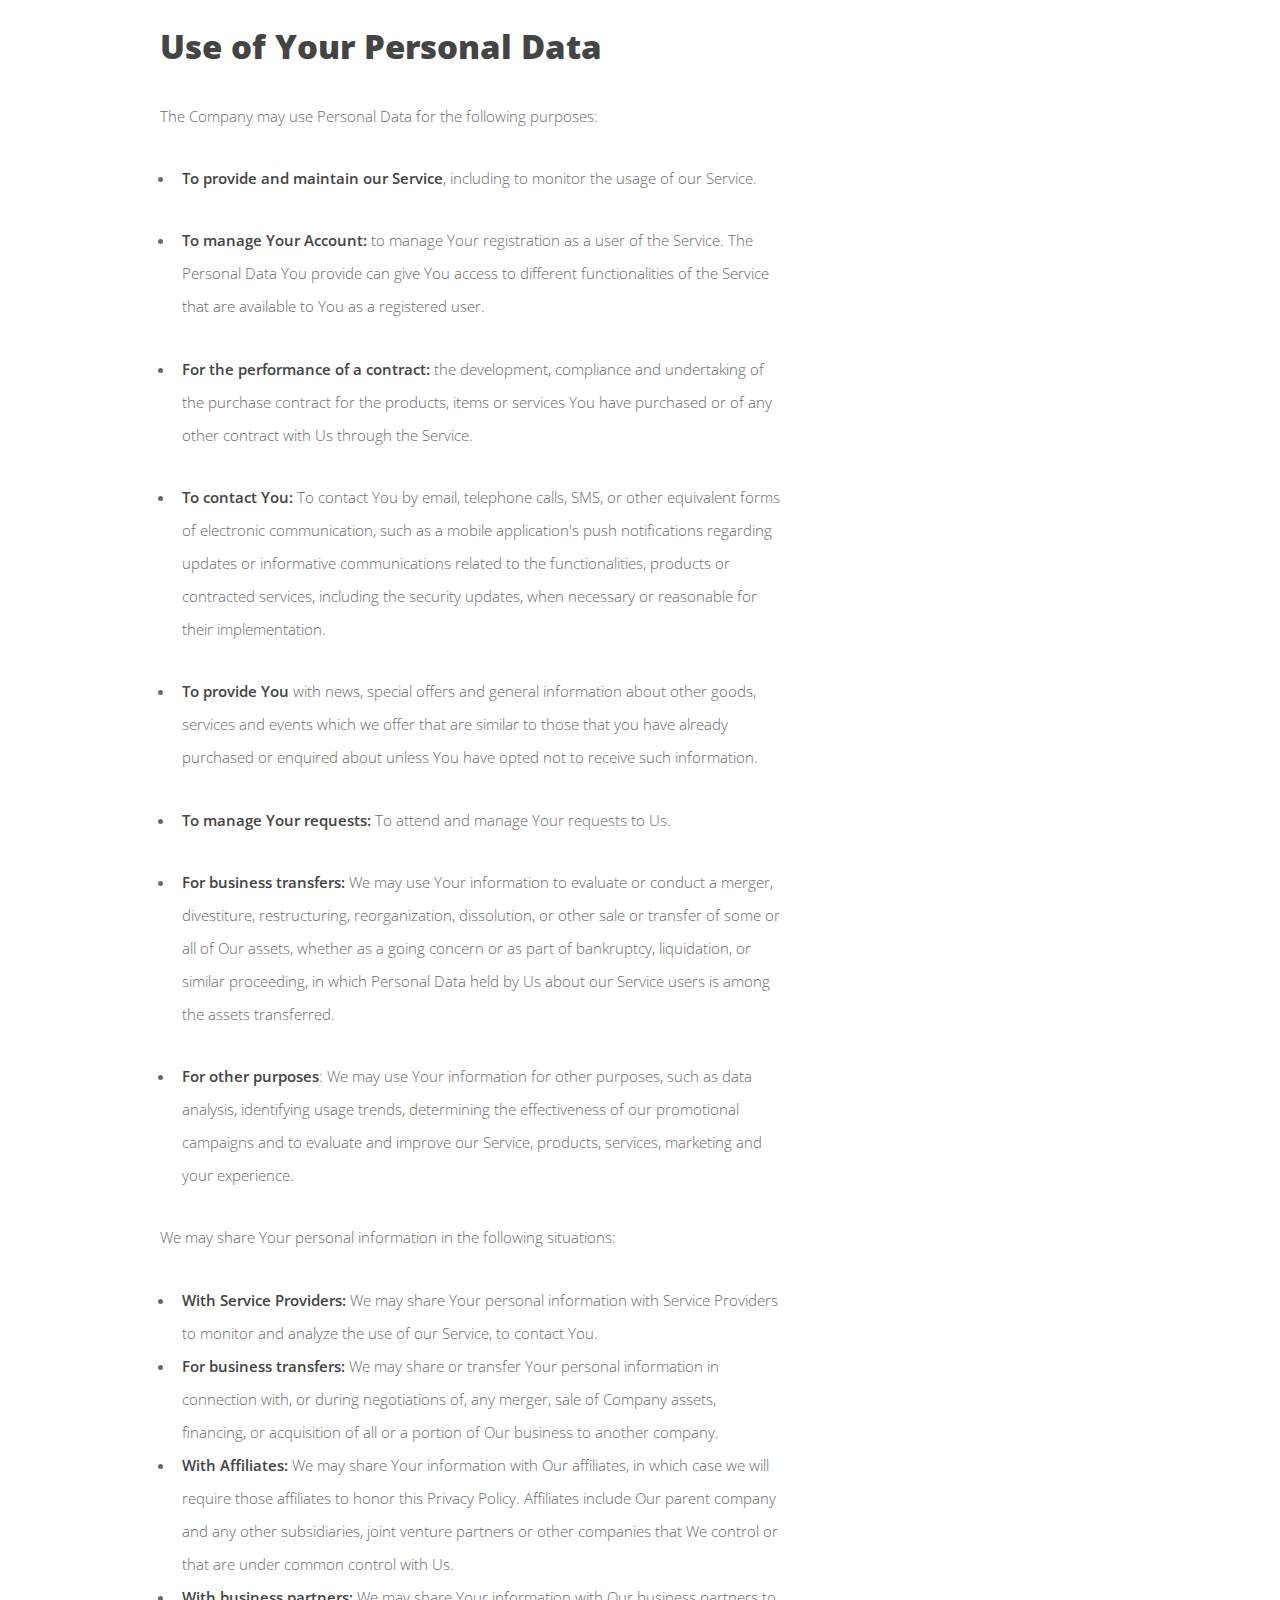
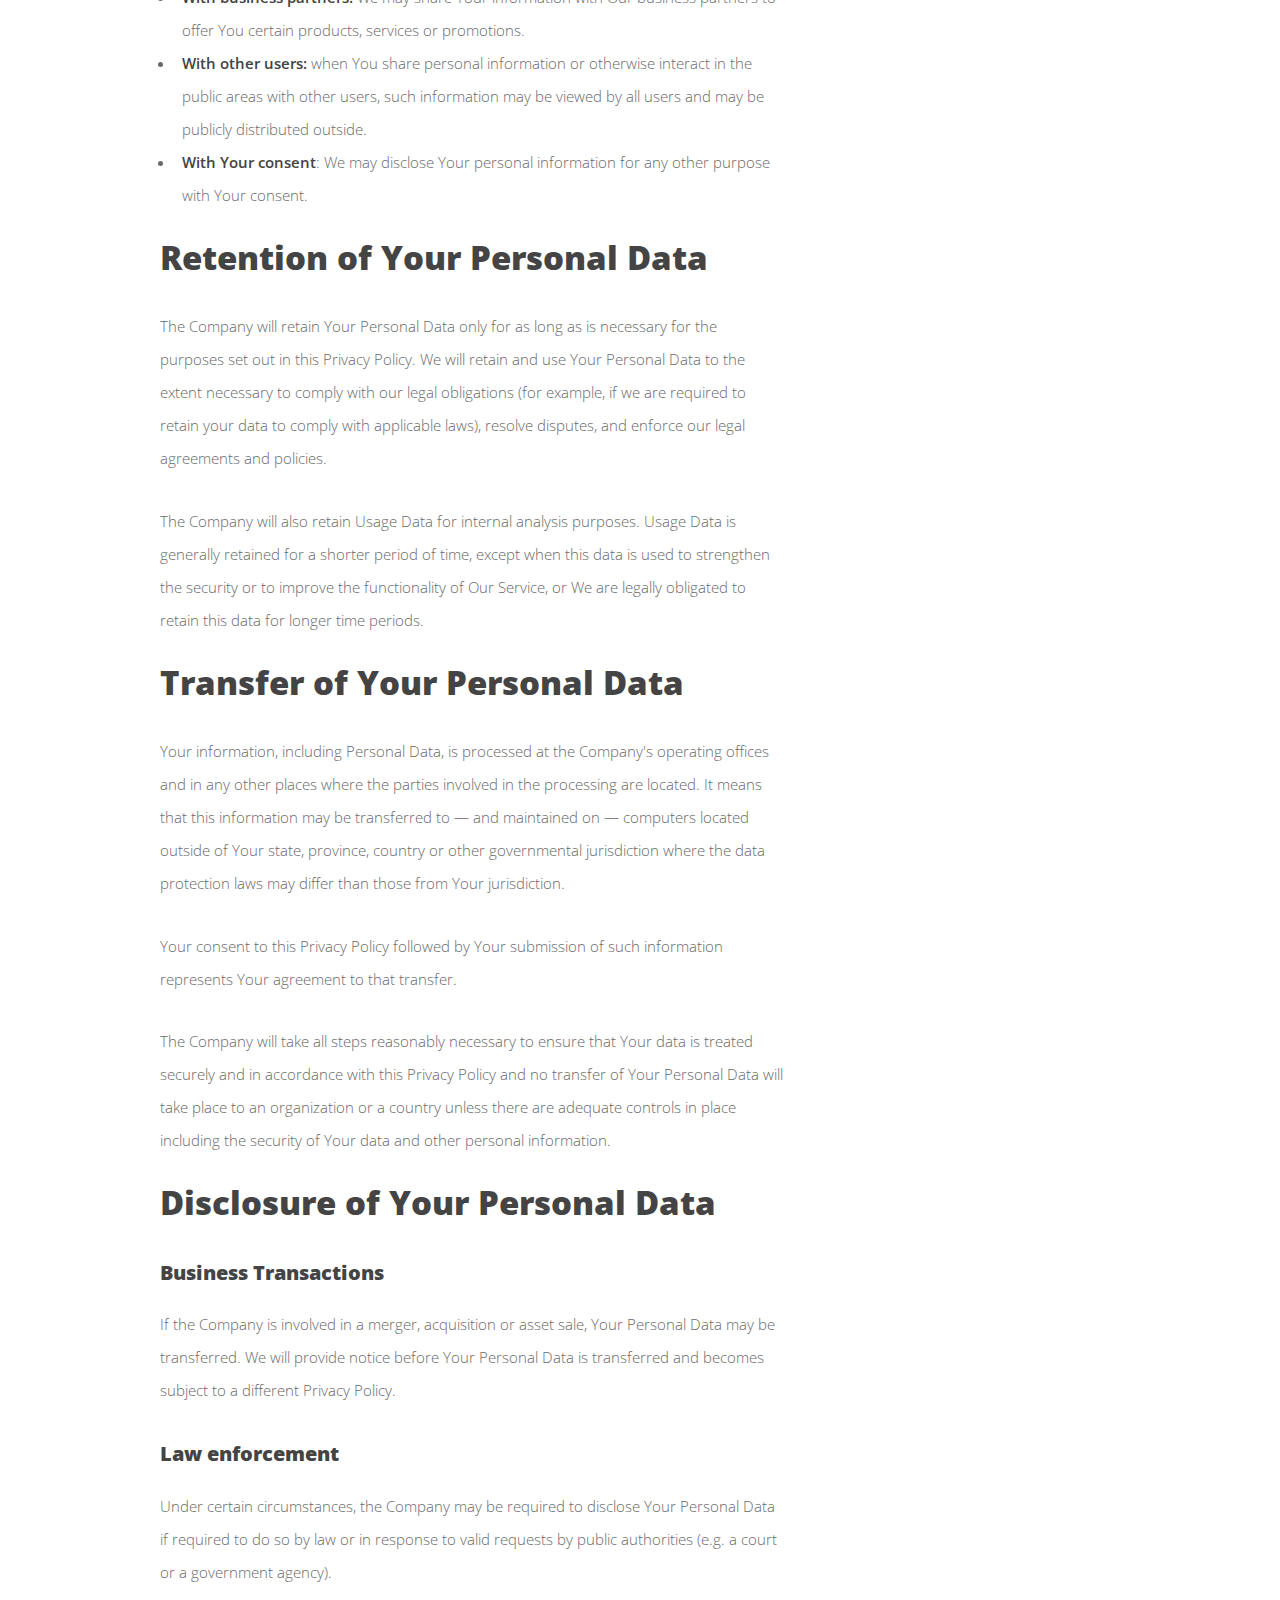
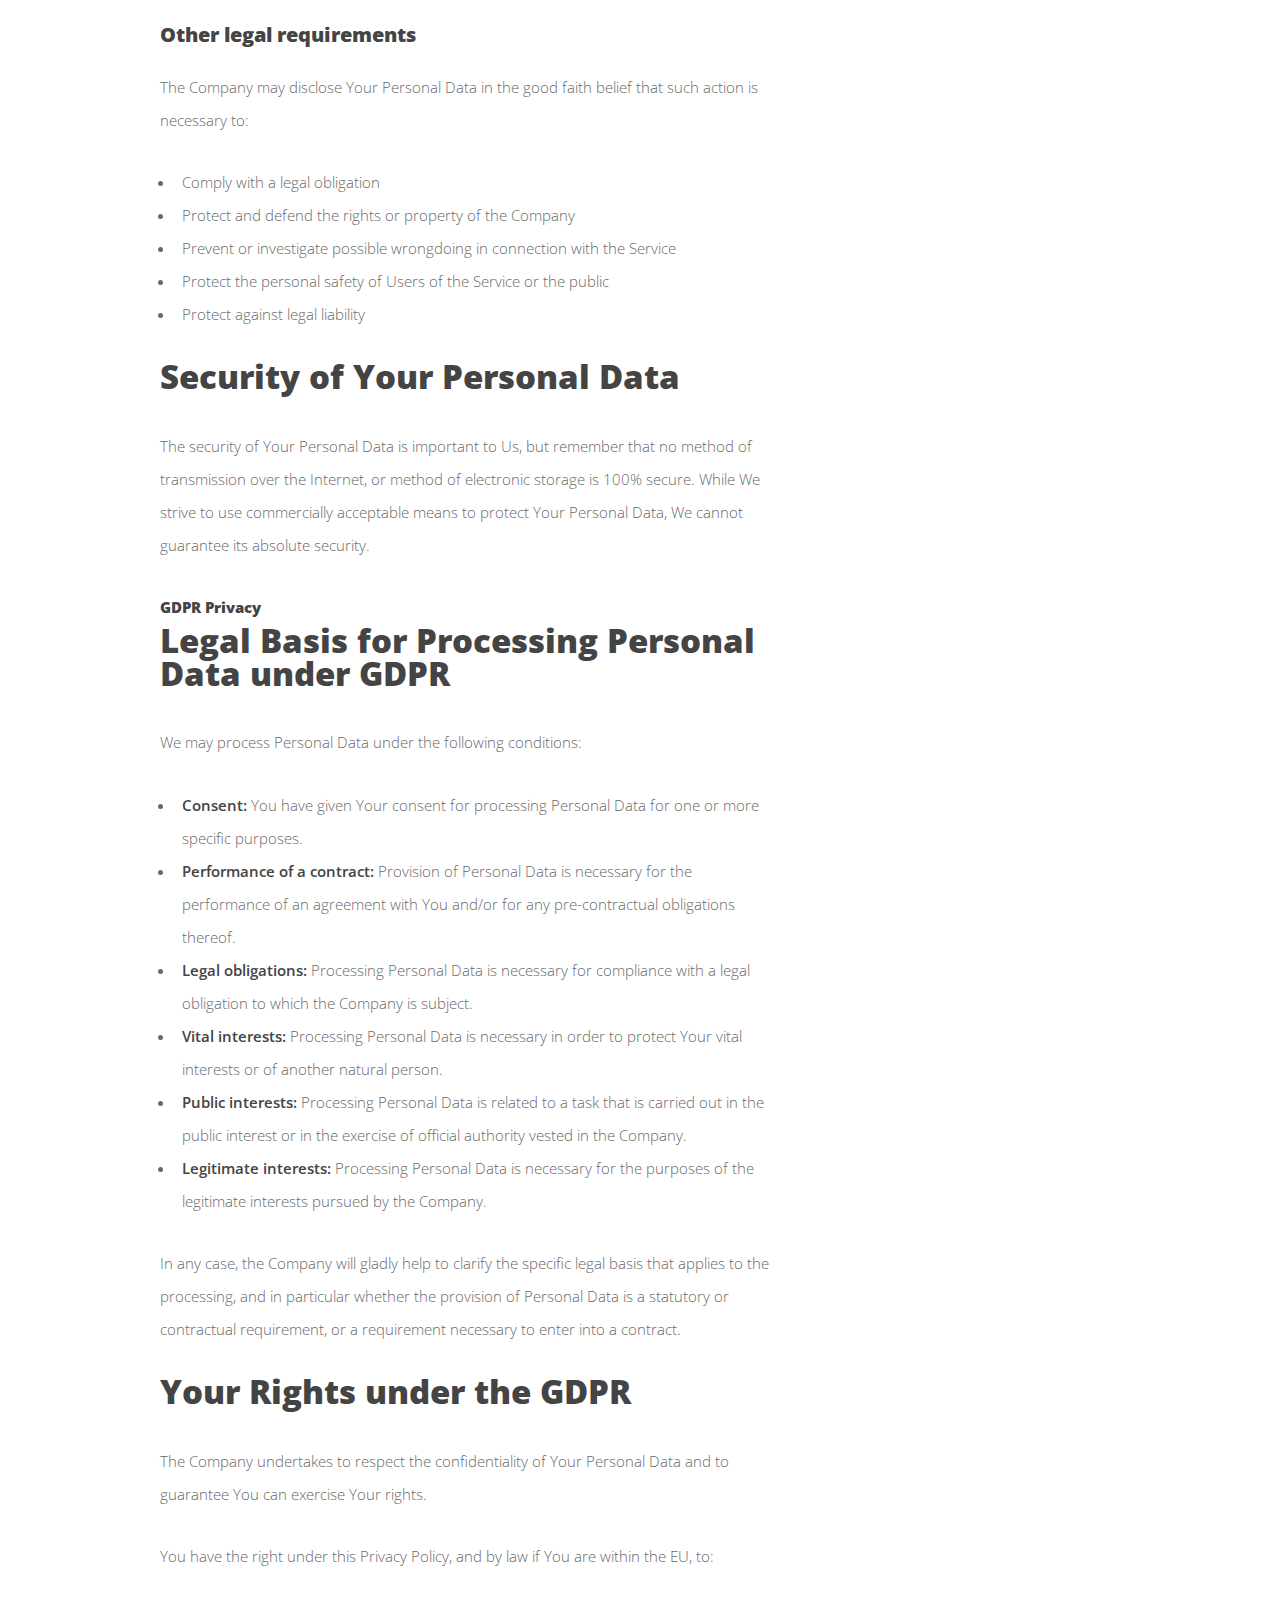
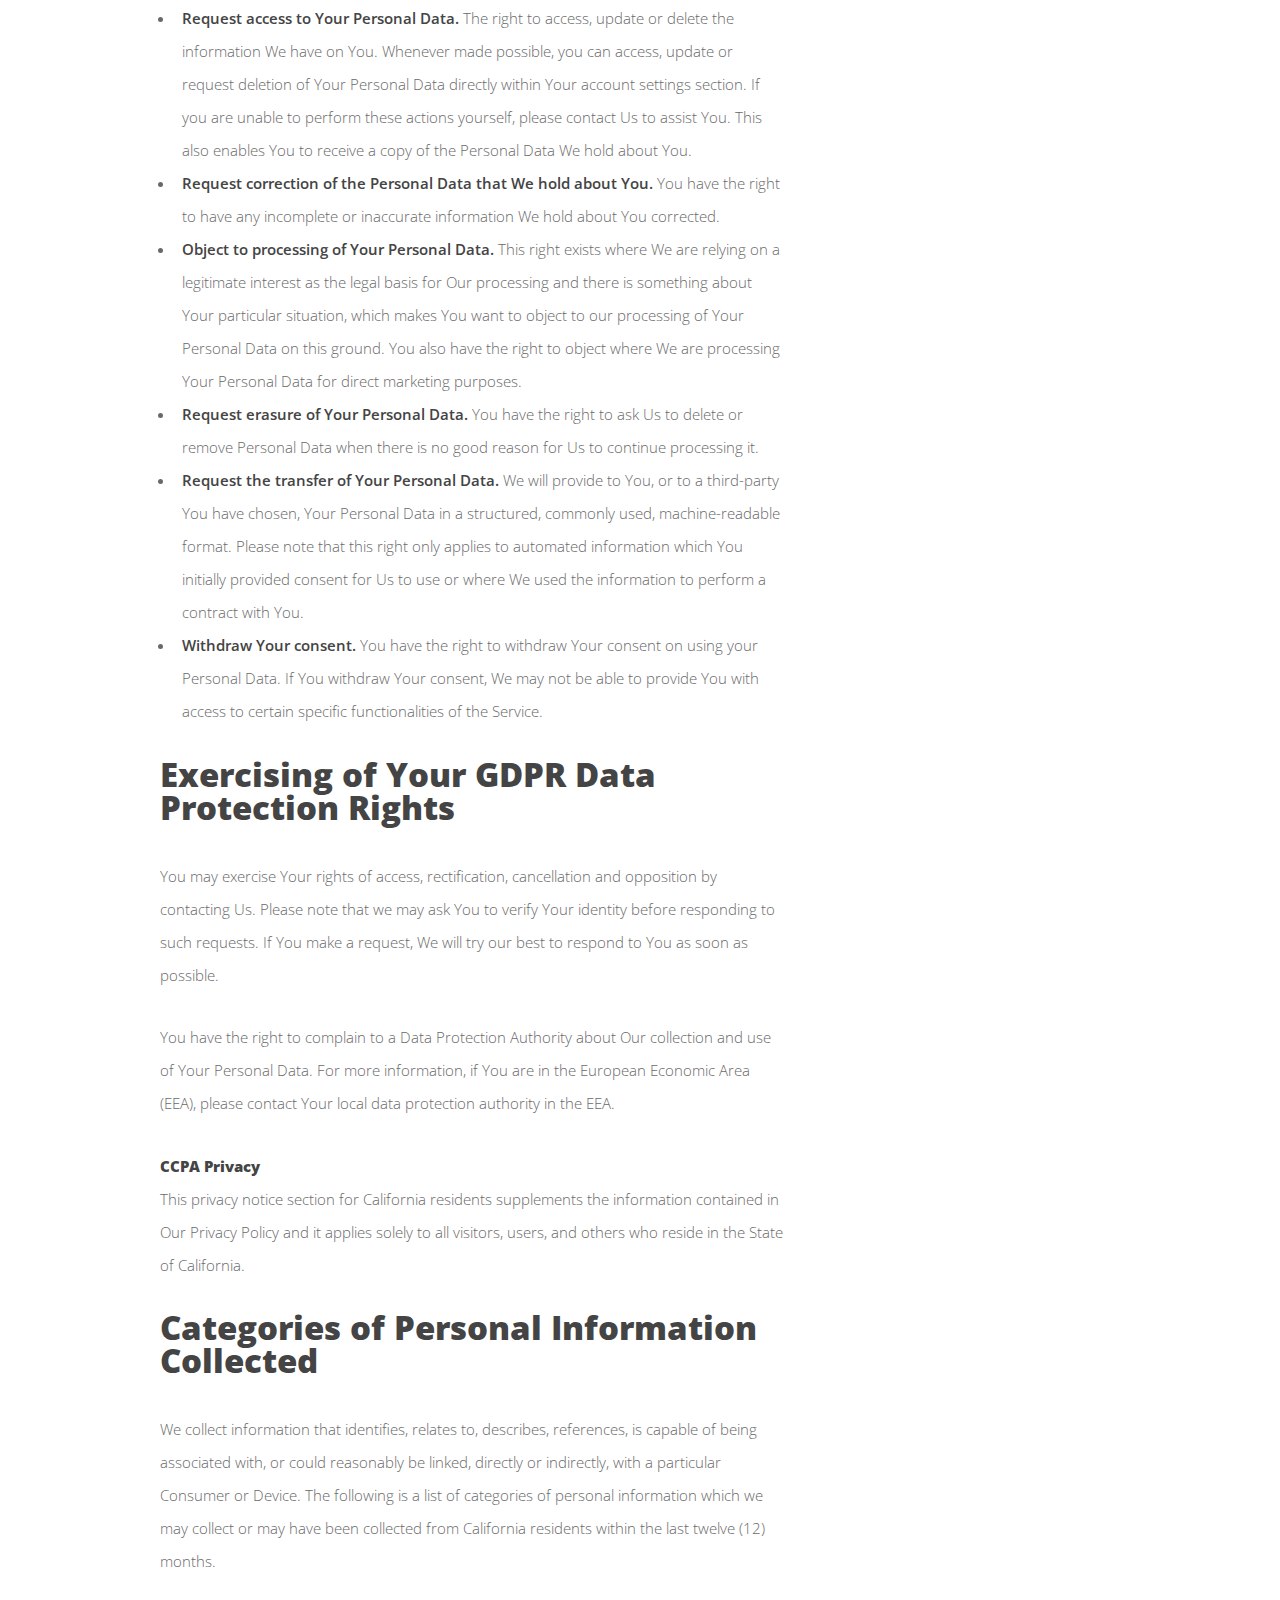
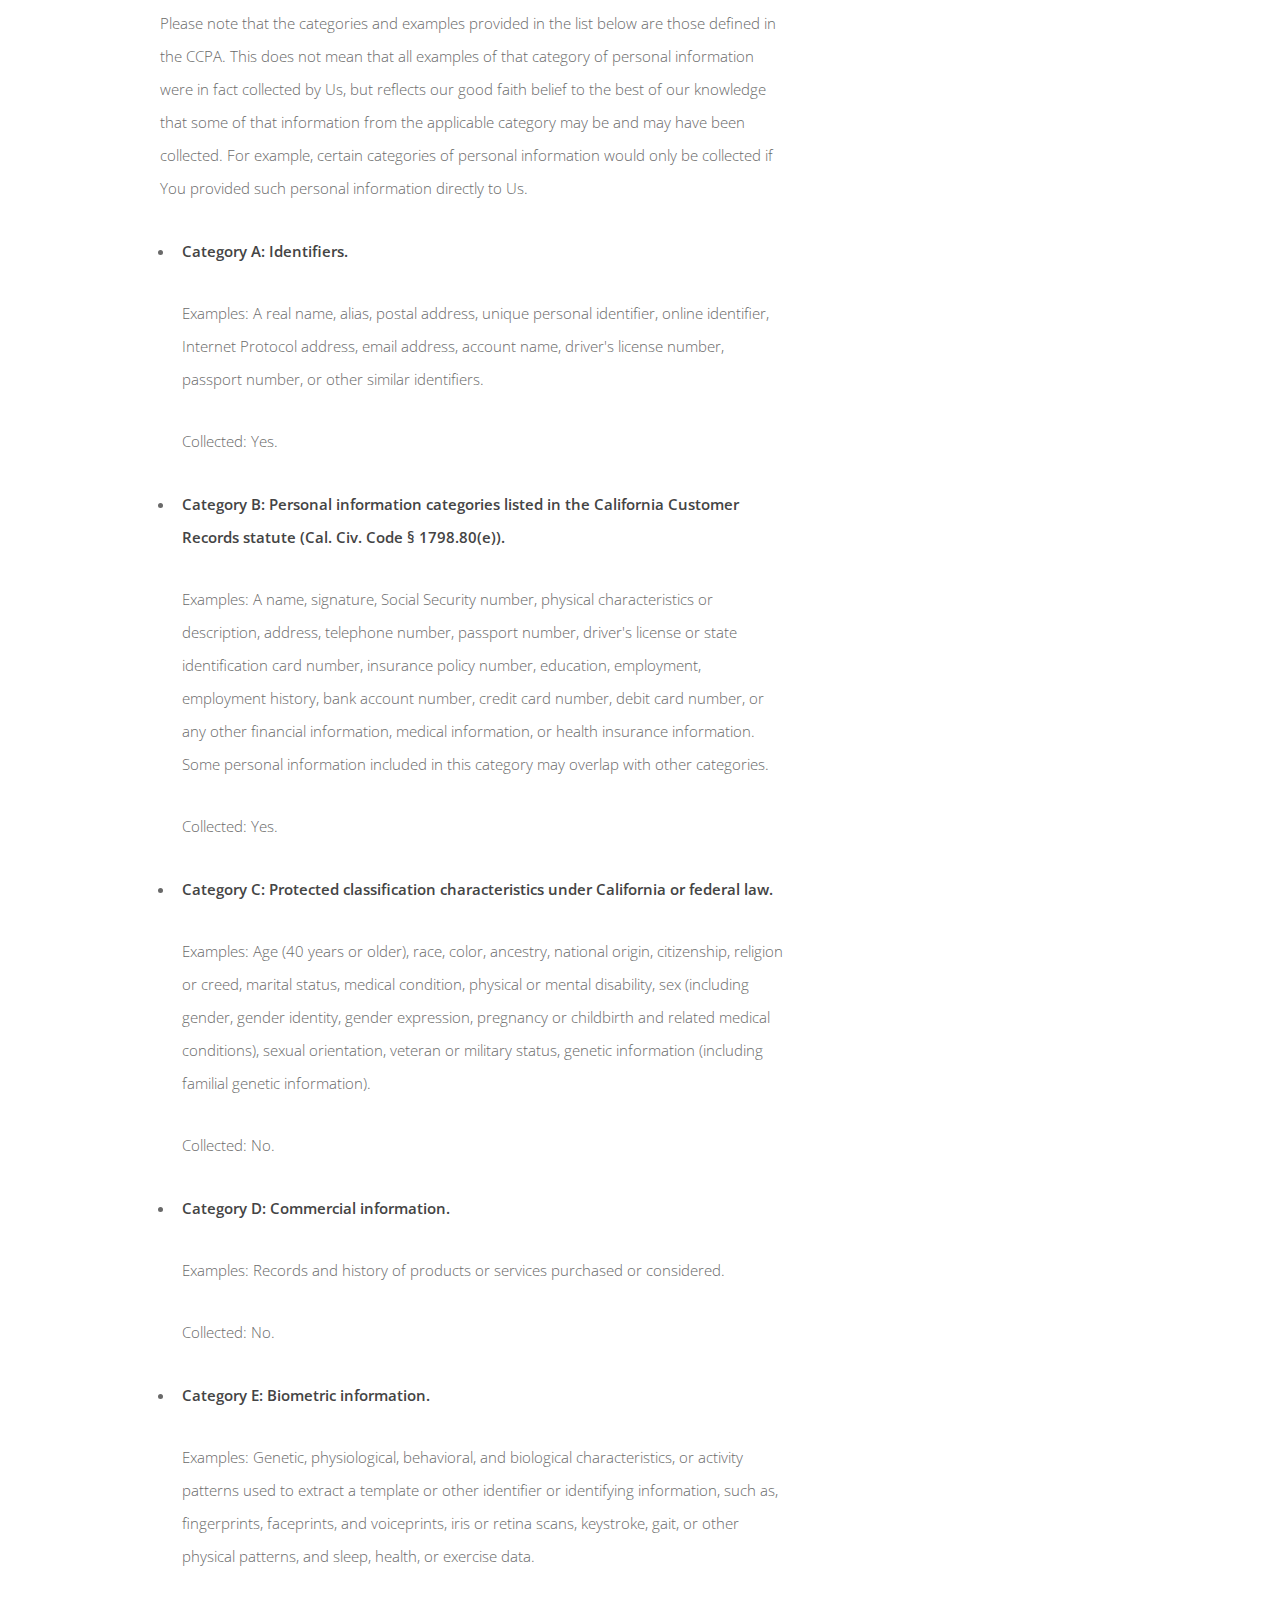
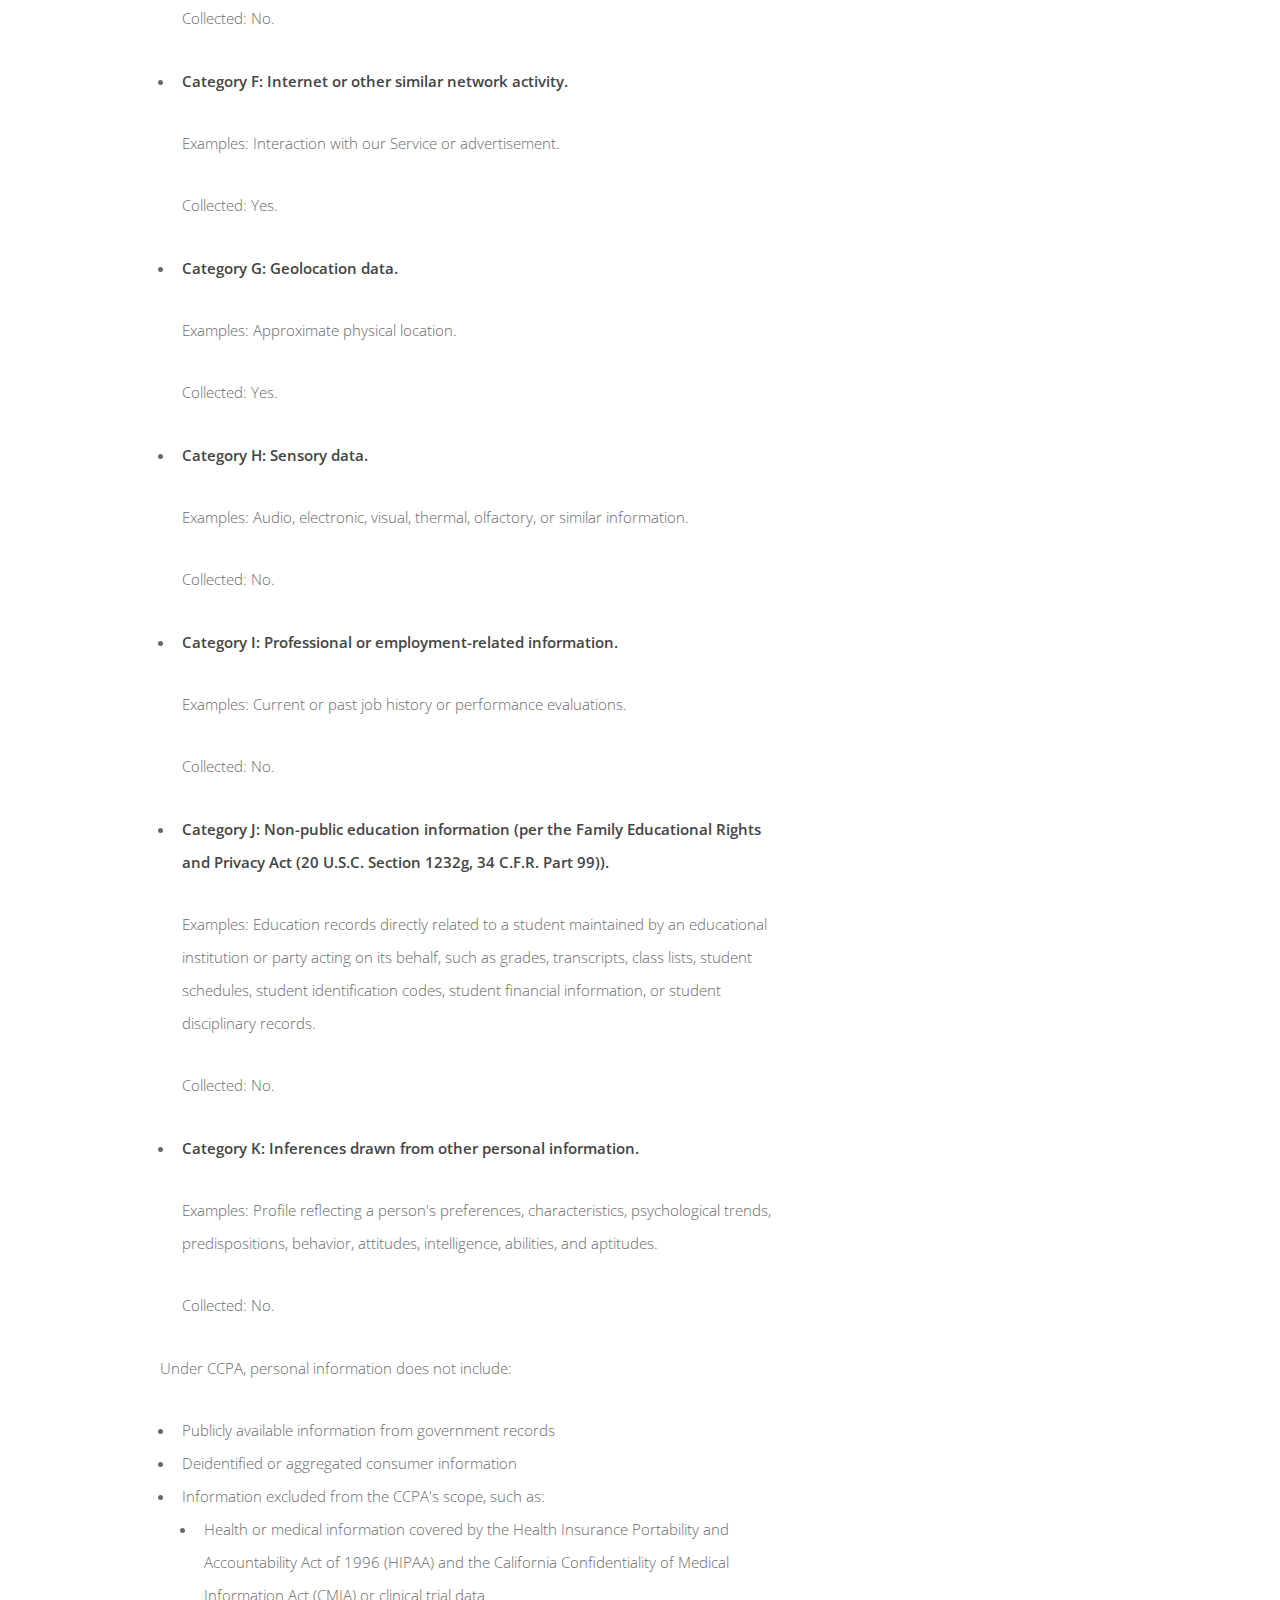
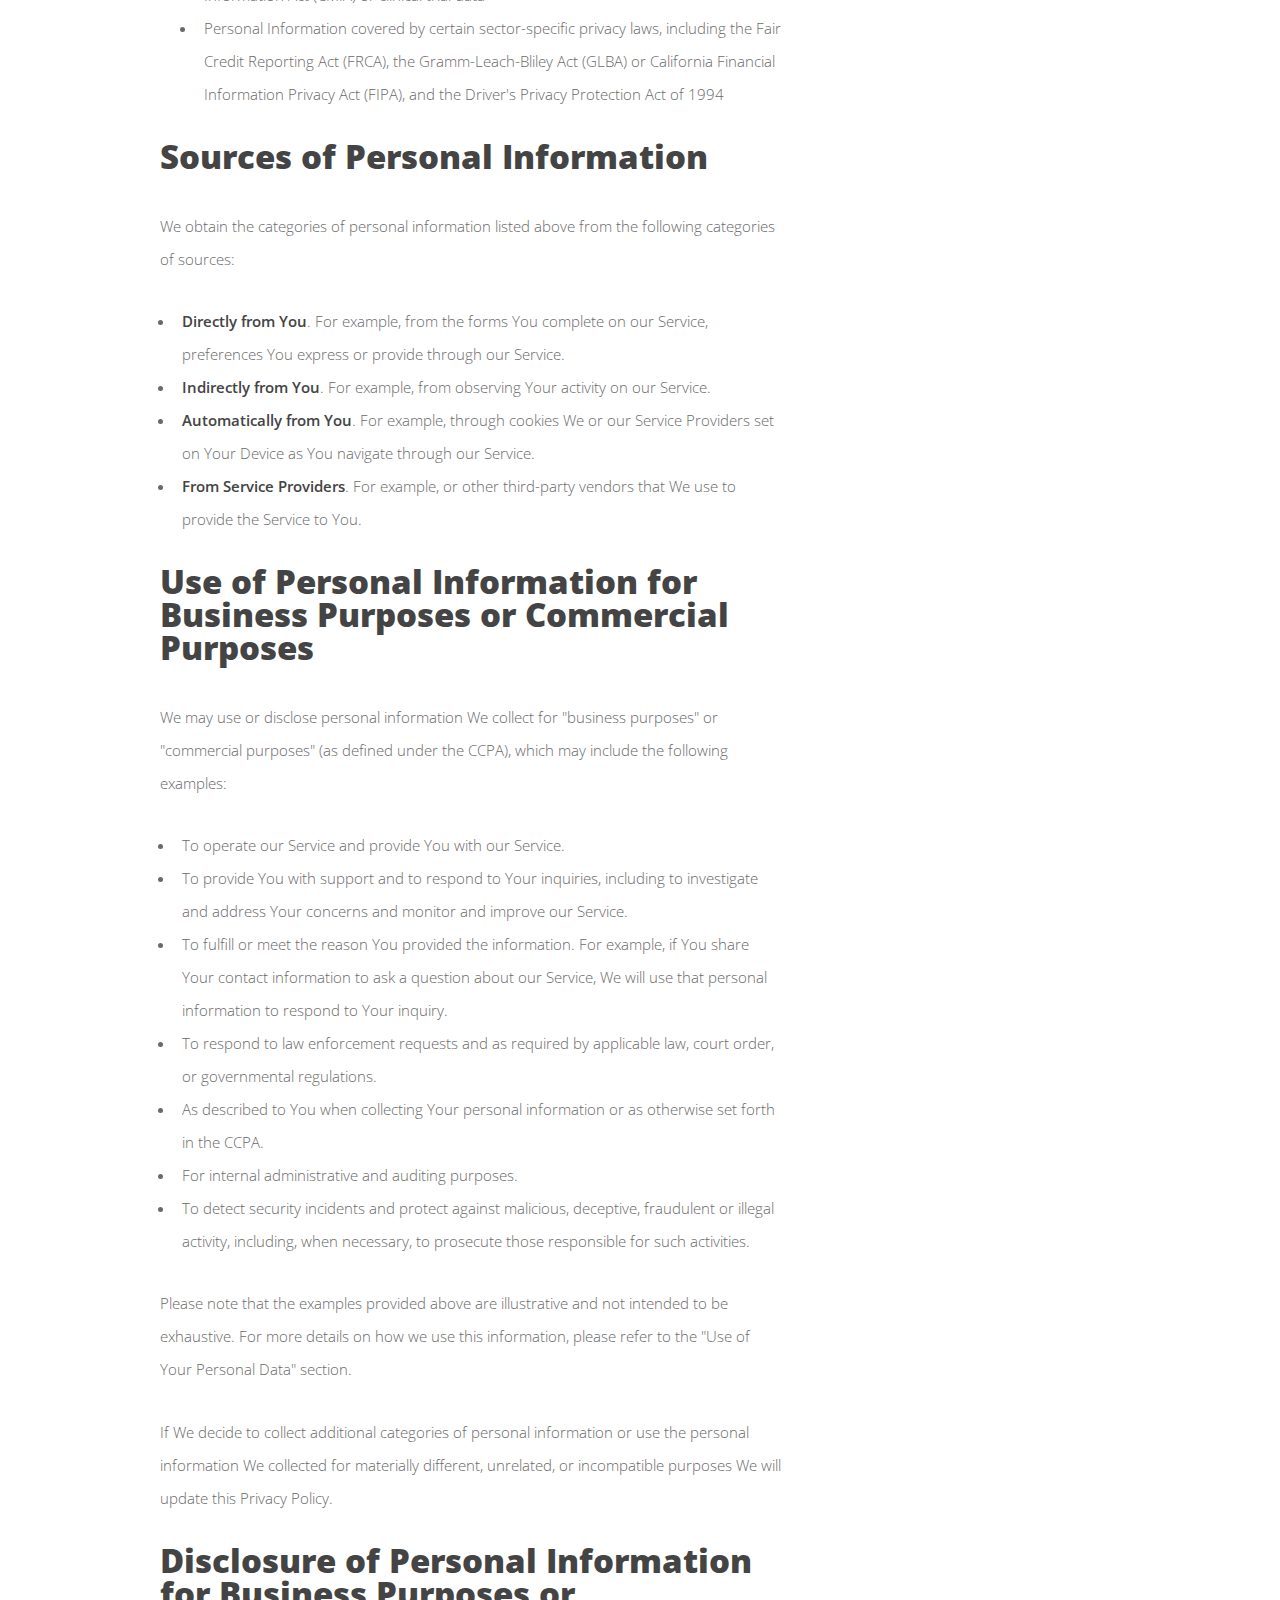
==== commit faa4d7e1: "updated header selection" ====
--- a/left-sidebar.html
+++ b/left-sidebar.html
@@ -26,8 +26,8 @@
                         <!-- Nav -->
                             <nav id="nav">
                                 <ul>
-                                    <li class="current"><a href="index.html">Welcome</a></li>
-                                    <li><a href="left-sidebar.html">Cohost Privacy Policy</a></li>
+                                    <li><a href="index.html">Welcome</a></li>
+                                    <li class="current"><a href="left-sidebar.html">Cohost Privacy Policy</a></li>
                                 </ul>
                             </nav>
 
